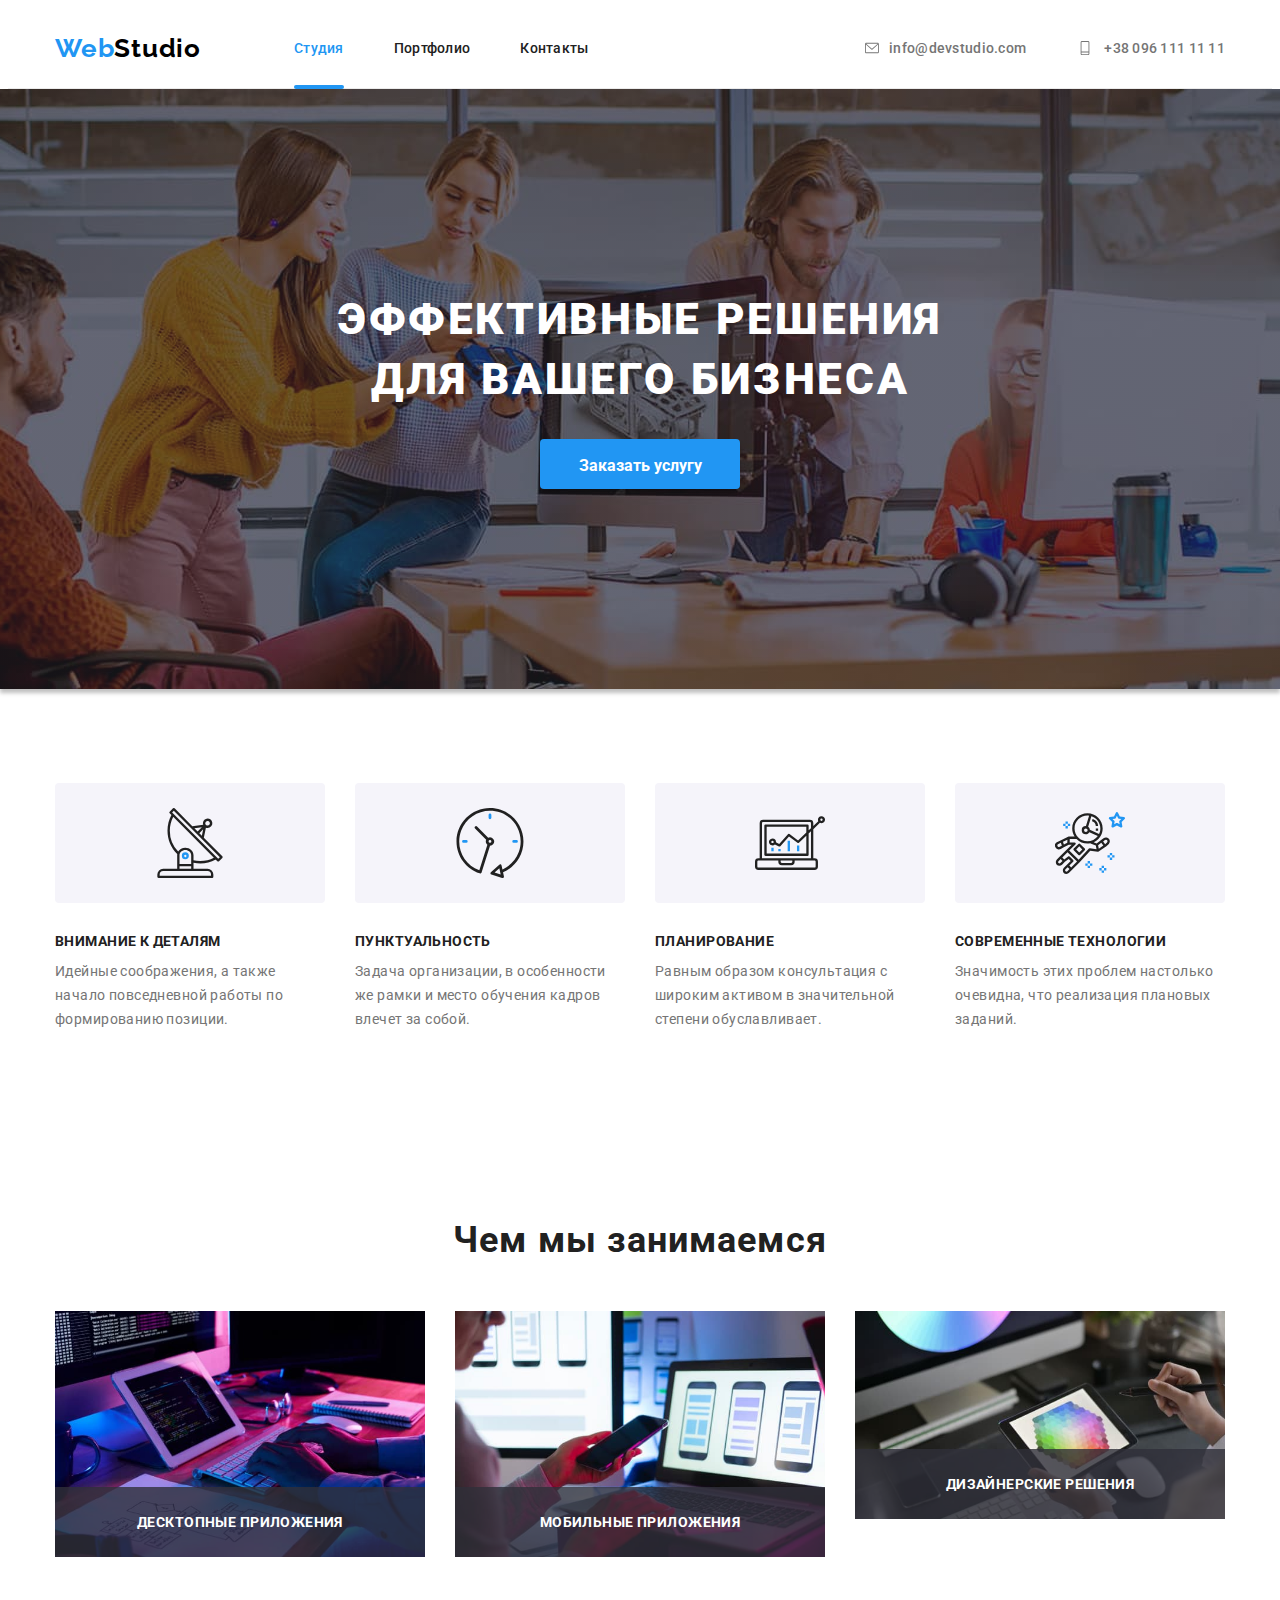
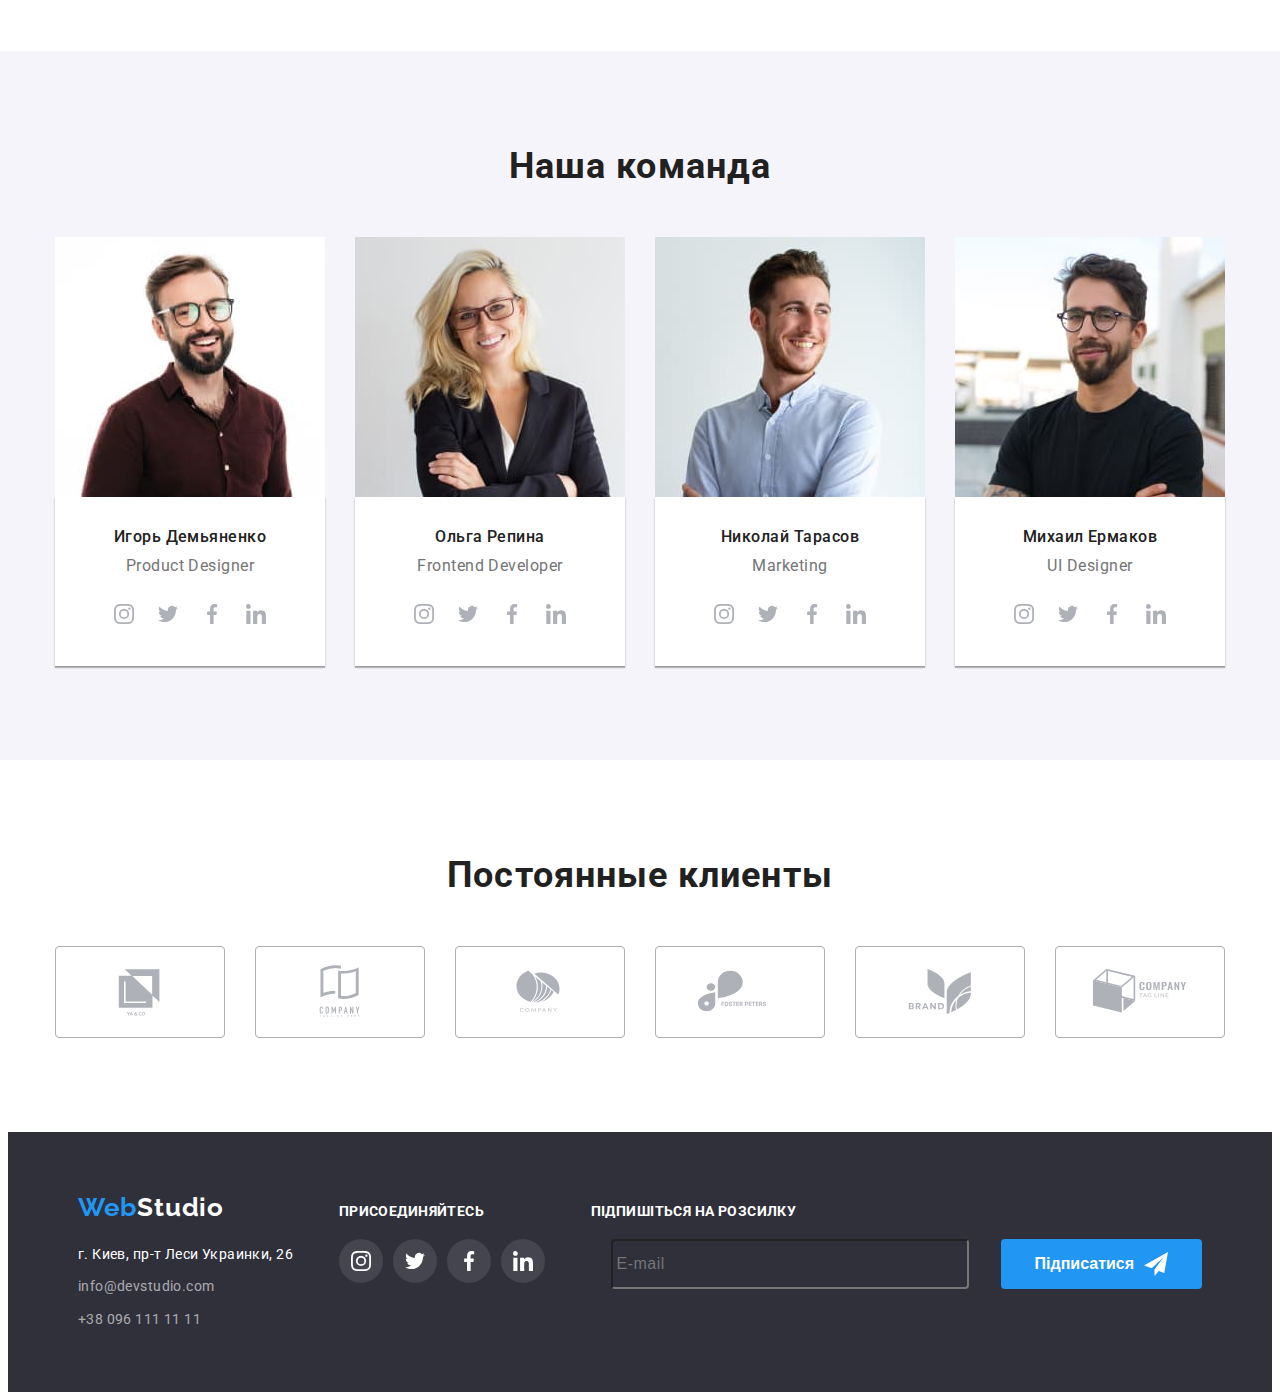
==== index.html @ 46a58715 "team" ====
<!DOCTYPE html>
<html lang="en">
  <head>
    <meta charset="UTF-8" />
    <meta http-equiv="X-UA-Compatible" content="IE=edge" />
    <meta name="viewport" content="width=device-width, initial-scale=1.0" />
    <title>WebStudio</title>
    <link rel="preconnect" href="https://fonts.googleapis.com" />
    <link rel="preconnect" href="https://fonts.gstatic.com" crossorigin />
    <link
      href="https://fonts.googleapis.com/css2?family=Raleway:wght@700&family=Roboto:wght@400;500;700;900&display=swap"
      rel="stylesheet"
    />
    <link rel="stylesheet" href="./css/modern-normalize.css" />
    <link rel="stylesheet" href="./css/main.min.css" />
  </head>
  <body>
    <header class="header">
      <div class="container navigation__container">
        <nav class="navigation header-logo">
          <a href="./index.html" class="logo link"
            ><span class="blue-logo">Web</span>Studio</a
          >
          <ul class="header-link list">
            <li class="header-item">
              <a
                href="./index.html"
                class="site-nav site-nav-link link current-axent-color current"
                >Студия</a
              >
            </li>
            <li class="header-item">
              <a href="./portfolio.html" class="site-nav site-nav-link link"
                >Портфолио</a
              >
            </li>
            <li class="header-item">
              <a href="" class="site-nav site-nav-link link">Контакты</a>
            </li>
          </ul>
        </nav>
        <ul class="header-link list connect connect__mailtel">
          <li class="connect__mail link">
            <a href="mailto:info@devstudio.com" class="site-mailtel-link link">
              <svg class="contact-icon contact-icon-mail">
                <use href="./images/icons.svg#icon-envelope"></use>
              </svg>
              info@devstudio.com</a
            >
          </li>
          <li class="connect__tel link">
            <a href="tel:+380961111111" class="site-mailtel-link link">
              <svg class="contact-icon contact-icon-tel">
                <use href="./images/icons.svg#icon-smartphone"></use>
              </svg>
              +38 096 111 11 11</a
            >
          </li>
        </ul>
        <button class="menu-open" type="button">
          <svg class="" width="40" height="40">
            <use href="./images/icons.svg#icon-menu_40px"></use>
          </svg>
        </button>
      </div>
      <div class="mob-menu is-hidden">
        <div class="container">
          <button class="menu-close" type="button">
            <svg class="" width="40" height="40">
              <use href="./images/icons.svg#icon-close_40px"></use>
            </svg>
          </button>
          <div class="mob-menu__wrap">
            <nav class="mob-menu__navigation">
              <ul class="mob-menu__link list">
                <li class="mob-menu__item">
                  <a
                    href="./index.html"
                    class="mob-menu-link link current-axent-color"
                    >Студия</a
                  >
                </li>
                <li class="mob-menu__item">
                  <a href="./portfolio.html" class="mob-menu-link link"
                    >Портфолио</a
                  >
                </li>
                <li class="mob-menu__item">
                  <a href="" class="mob-menu-link link">Контакты</a>
                </li>
              </ul>
            </nav>
          </div>
          <div class="mob-menu__con">
            <div class="mobail-connect">
              <ul class="mob-connect list">
                <li class="mob-connect__tel link">
                  <a href="tel:+380961111111" class="mob-connect-link link">
                    +38 096 111 11 11</a
                  >
                </li>
                <li class="mob-connect__mail link">
                  <a
                    href="mailto:info@devstudio.com"
                    class="mob-connect-link link"
                  >
                    info@devstudio.com</a
                  >
                </li>
              </ul>
            </div>
            <div class="soc">
              <ul class="mob-soc list">
                <li class="mob-soc__link link">Instagram</li>
                <li class="mob-soc__link link">Twitter</li>
                <li class="mob-soc__link link">Facebook</li>
                <li class="mob-soc__link link">LinkedIn</li>
              </ul>
            </div>
          </div>
        </div>
      </div>
    </header>
    <main>
      <section class="hero section">
        <div class="container hero__content">
          <h1 class="hero__title">ЭФФЕКТИВНЫЕ РЕШЕНИЯ ДЛЯ ВАШЕГО БИЗНЕСА</h1>
          <button type="button" class="hero__btn" data-modal-open>
            Заказать услугу
          </button>
        </div>
      </section>
      <section class="section afterhero__section">
        <div class="container hero-after">
          <h3 class="visually-hidden">про нас</h3>
          <ul class="list afterhero__wrap">
            <li class="link afterhero__link">
              <div class="afterhero__card">
                <svg class="afterhero__icon" width="70" height="70">
                  <use href="./images/icons.svg#icon-antenna"></use>
                </svg>
              </div>
              <h3 class="afterhero__title">ВНИМАНИЕ К ДЕТАЛЯМ</h3>
              <p class="afterhero__text">
                Идейные соображения, а также начало повседневной работы по
                формированию позиции.
              </p>
            </li>
            <li class="link afterhero__link">
              <div class="afterhero__card">
                <svg class="afterhero__icon" width="70" height="70">
                  <use href="./images/icons.svg#icon-clock"></use>
                </svg>
              </div>
              <h3 class="afterhero__title">ПУНКТУАЛЬНОСТЬ</h3>
              <p class="afterhero__text">
                Задача организации, в особенности же рамки и место обучения
                кадров влечет за собой.
              </p>
            </li>
            <li class="link afterhero__link">
              <div class="afterhero__card">
                <svg class="afterhero__icon" width="70" height="70">
                  <use href="./images/icons.svg#icon-diagram"></use>
                </svg>
              </div>
              <h3 class="afterhero__title">ПЛАНИРОВАНИЕ</h3>
              <p class="afterhero__text">
                Равным образом консультация с широким активом в значительной
                степени обуславливает.
              </p>
            </li>
            <li class="link afterhero__link">
              <div class="afterhero__card">
                <svg class="afterhero__icon" width="70" height="70">
                  <use href="./images/icons.svg#icon-astronaut"></use>
                </svg>
              </div>
              <h3 class="afterhero__title">СОВРЕМЕННЫЕ ТЕХНОЛОГИИ</h3>
              <p class="afterhero__text">
                Значимость этих проблем настолько очевидна, что реализация
                плановых заданий.
              </p>
            </li>
          </ul>
        </div>
      </section>
      <section class="about-us section">
        <div class="container">
          <h2 class="about-us__title">Чем мы занимаемся</h2>
          <ul class="list about-us__img">
            <li class="link">
              <div class="about-us__wrap">
                <picture>
                  <source
                    srcset="
                      ./images/imgcomputer.jpg    1x,
                      ./images/imgcomputer-2x.jpg 2x
                    "
                    media="(min-width: 1200px)"
                  />
                  <img
                    src="./images/imgcomputer.jpg"
                    alt="computer"
                    width="370"
                    height="294"
                  />
                </picture>
                <p class="about-us__txt">ДЕСКТОПНЫЕ ПРИЛОЖЕНИЯ</p>
              </div>
            </li>
            <li class="link">
              <div class="about-us__wrap">
                <picture>
                  <source
                    srcset="
                      ./images/imgnotebook.jpg    1x,
                      ./images/imgnotebook-2x.jpg 2x
                    "
                    media="(min-width: 1200px)"
                  />
                  <img
                    src="./images/imgnotebook.jpg"
                    alt="notebook"
                    width="370"
                    height="294"
                  />
                </picture>
                <p class="about-us__txt">МОБИЛЬНЫЕ ПРИЛОЖЕНИЯ</p>
              </div>
            </li>
            <li class="link">
              <div class="about-us__wrap">
                <picture>
                  <source
                    srcset="
                      ./images/imgtablet.jpg    1x,
                      ./images/imgtablet-2x.jpg 2x
                    "
                    media="(min-width: 1200px)"
                  />
                  <img
                    src="./images/imgtablet.jpg"
                    alt="tablet"
                    width="370"
                    height="294"
                  />
                </picture>
                <p class="about-us__txt">ДИЗАЙНЕРСКИЕ РЕШЕНИЯ</p>
              </div>
            </li>
          </ul>
        </div>
      </section>
      <section class="team section">
        <div class="container">
          <h2 class="team__header">Наша команда</h2>
          <ul class="list team__wrap">
            <li class="link team__item">
              <picture>
                <source
                  srcset="
                    ./images/productdesigner1.jpg  1x,
                    ./images/productdesigner2x.jpg 2x
                  "
                  media="(min-width: 1200px)"
                />
                <source
                  srcset="
                    ./images/productdesigner-tab.jpg   1x,
                    ./images/productdesigner-tab2x.jpg 2x
                  "
                  media="(min-width: 768px)"
                />
                <source
                  srcset="
                    ./images/productdesigner-mob.jpg   1x,
                    ./images/productdesigner-mob2x.jpg 2x
                  "
                  media="(max-width: 767px)"
                />
                <img src="./images/productdesigner-mob.jpg"
                alt="product-designer" width: ="450" height: ="460" />
              </picture>

              <div class="team__container">
                <h3 class="team__name">Игорь Демьяненко</h3>
                <p class="team__text">Product Designer</p>
                <ul class="team__soc list">
                  <li class="team__soc-item">
                    <a href="" class="team__link link">
                      <svg class="team__icon" width="20" height="20">
                        <use href="./images/icons.svg#icon-instagram"></use>
                      </svg>
                    </a>
                  </li>
                  <li class="team__soc-item">
                    <a href="" class="team__link link">
                      <svg class="team__icon" width="20" height="20">
                        <use href="./images/icons.svg#icon-twitter"></use>
                      </svg>
                    </a>
                  </li>
                  <li class="team__soc-item">
                    <a href="" class="team__link link">
                      <svg class="team__icon" width="20" height="20">
                        <use href="./images/icons.svg#icon-facebook"></use>
                      </svg>
                    </a>
                  </li>
                  <li class="team__soc-item">
                    <a href="" class="team__link link">
                      <svg class="team__icon" width="20" height="20">
                        <use href="./images/icons.svg#icon-linkedin"></use>
                      </svg>
                    </a>
                  </li>
                </ul>
              </div>
            </li>
            <li class="link team__item">
              <picture>
                <source
                  srcset="
                    ./images/frontenddeveloper1.jpg   1x,
                    ./images/frontenddeveloper-2x.jpg 2x
                  "
                  media="(min-width: 1200px)"
                />
                <source
                  srcset="
                    ./images/frontenddeveloper-tab.jpg    1x,
                    ./images/frontenddeveloper-tab-2x.jpg 2x
                  "
                  media="(min-width: 768px)"
                />
                <source
                  srcset="
                    ./images/frontenddeveloper-mob.jpg    1x,
                    ./images/frontenddeveloper-mob-2x.jpg 2x
                  "
                  media="(max-width: 767px)"
                />
                <img src="./images/frontenddeveloper1.jpg"
                alt="frontend-developer" width: ="450" height: ="460" />
              </picture>
              <div class="team__container">
                <h3 class="team__name">Ольга Репина</h3>
                <p class="team__text">Frontend Developer</p>
                <ul class="team__soc list">
                  <li class="team__soc-item">
                    <a href="" class="team__link link">
                      <svg class="team__icon" width="20" height="20">
                        <use href="./images/icons.svg#icon-instagram"></use>
                      </svg>
                    </a>
                  </li>
                  <li class="team__soc-item">
                    <a href="" class="team__link link">
                      <svg class="team__icon" width="20" height="20">
                        <use href="./images/icons.svg#icon-twitter"></use>
                      </svg>
                    </a>
                  </li>
                  <li class="team__soc-item">
                    <a href="" class="team__link link">
                      <svg class="team__icon" width="20" height="20">
                        <use href="./images/icons.svg#icon-facebook"></use>
                      </svg>
                    </a>
                  </li>
                  <li class="team__soc-item">
                    <a href="" class="team__link link">
                      <svg class="team__icon" width="20" height="20">
                        <use href="./images/icons.svg#icon-linkedin"></use>
                      </svg>
                    </a>
                  </li>
                </ul>
              </div>
            </li>
            <li class="link team__item">
              <picture>
                <source
                  srcset="
                    ./images/marketing1.jpg   1x,
                    ./images/marketing-2x.jpg 2x
                  "
                  media="(min-width: 1200px)"
                />
                <source
                  srcset="
                    ./images/marketing-tab.jpg    1x,
                    ./images/marketing-tab-2x.jpg 2x
                  "
                  media="(min-width: 768px)"
                />
                <source
                  srcset="
                    ./images/marketing-mob.jpg    1x,
                    ./images/marketing-mob-2x.jpg 2x
                  "
                  media="(max-width: 767px)"
                />
                <img src="./images/marketing1.jpg" alt="marketing" width: ="450"
                height: ="460" />
              </picture>
              <div class="team__container">
                <h3 class="team__name">Николай Тарасов</h3>
                <p class="team__text">Marketing</p>
                <ul class="team__soc list">
                  <li class="team__soc-item">
                    <a href="" class="team__link link">
                      <svg class="team__icon" width="20" height="20">
                        <use href="./images/icons.svg#icon-instagram"></use>
                      </svg>
                    </a>
                  </li>
                  <li class="team__soc-item">
                    <a href="" class="team__link link">
                      <svg class="team__icon" width="20" height="20">
                        <use href="./images/icons.svg#icon-twitter"></use>
                      </svg>
                    </a>
                  </li>
                  <li class="team__soc-item">
                    <a href="" class="team__link link">
                      <svg class="team__icon" width="20" height="20">
                        <use href="./images/icons.svg#icon-facebook"></use>
                      </svg>
                    </a>
                  </li>
                  <li class="team__soc-item">
                    <a href="" class="team__link link">
                      <svg class="team__icon" width="20" height="20">
                        <use href="./images/icons.svg#icon-linkedin"></use>
                      </svg>
                    </a>
                  </li>
                </ul>
              </div>
            </li>
            <li class="link team__item">
              <picture>
                <source
                  srcset="
                    ./images/uidesigner1.jpg   1x,
                    ./images/uidesigner-2x.jpg 2x
                  "
                  media="(min-width: 1200px)"
                />
                <source
                  srcset="
                    ./images/uidesigner-tab.jpg    1x,
                    ./images/uidesigner-tab-2x.jpg 2x
                  "
                  media="(min-width: 768px)"
                />
                <source
                  srcset="
                    ./images/uidesigner-mob.jpg    1x,
                    ./images/uidesigner-mob-2x.jpg 2x
                  "
                  media="(max-width: 767px)"
                />
                <img src="./images/uidesigner1.jpg" alt="uidesigner" width:
                ="450" height: ="460" />
              </picture>
              <div class="team__container">
                <h3 class="team__name">Михаил Ермаков</h3>
                <p class="team__text">UI Designer</p>
                <ul class="team__soc list">
                  <li class="team__soc-item">
                    <a href="" class="team__link link">
                      <svg class="team__icon" width="20" height="20">
                        <use href="./images/icons.svg#icon-instagram"></use>
                      </svg>
                    </a>
                  </li>
                  <li class="team__soc-item">
                    <a href="" class="team__link link">
                      <svg class="team__icon" width="20" height="20">
                        <use href="./images/icons.svg#icon-twitter"></use>
                      </svg>
                    </a>
                  </li>
                  <li class="team__soc-item">
                    <a href="" class="team__link link">
                      <svg class="team__icon" width="20" height="20">
                        <use href="./images/icons.svg#icon-facebook"></use>
                      </svg>
                    </a>
                  </li>
                  <li class="team__soc-item">
                    <a href="" class="team__link link">
                      <svg class="team__icon" width="20" height="20">
                        <use href="./images/icons.svg#icon-linkedin"></use>
                      </svg>
                    </a>
                  </li>
                </ul>
              </div>
            </li>
          </ul>
        </div>
      </section>
      <section class="section client">
        <div class="container">
          <p class="client__header">Постоянные клиенты</p>
          <ul class="list client__logo">
            <li class="client__link link">
              <a href="" class="client__icon">
                <svg class="icon__logo" width="106" height="60">
                  <use href="./images/icons.svg#icon-Logo"></use>
                </svg>
              </a>
            </li>
            <li class="client__link link">
              <a href="" class="client__icon">
                <svg class="icon__logo" width="106" height="60">
                  <use href="./images/icons.svg#icon-Logo1"></use>
                </svg>
              </a>
            </li>
            <li class="client__link link">
              <a href="" class="client__icon">
                <svg class="icon__logo" width="106" height="60">
                  <use href="./images/icons.svg#icon-Logo2"></use>
                </svg>
              </a>
            </li>
            <li class="client__link link">
              <a href="" class="client__icon">
                <svg class="icon__logo" width="106" height="60">
                  <use href="./images/icons.svg#icon-Logo3"></use>
                </svg>
              </a>
            </li>
            <li class="client__link link">
              <a href="" class="client__icon">
                <svg class="icon__logo" width="106" height="60">
                  <use href="./images/icons.svg#icon-Logo4"></use>
                </svg>
              </a>
            </li>
            <li class="client__link link">
              <a href="" class="client__icon">
                <svg class="icon__logo" width="106" height="60">
                  <use href="./images/icons.svg#icon-Logo5"></use>
                </svg>
              </a>
            </li>
          </ul>
        </div>
      </section>
    </main>
    <footer class="footer">
      <div class="footer-conteiner container">
        <div class="footer-cont">
          <a href="./index.html" class="footer-logo link"
            ><span class="blue-logo">Web</span>Studio</a
          >
          <address class="addres">
            <ul class="addres-list-footer list">
              <li class="addres-footer link">
                <a
                  href="bhttps://goo.gl/maps/JYxQXRZU56P24PyBA"
                  target="_blank"
                  class="addres-link-adres link"
                  >г. Киев, пр-т Леси Украинки, 26</a
                >
              </li>
              <li class="addres-footer link">
                <a
                  href="mailto:info@devstudio.com"
                  class="addres-link-footer link"
                  >info@devstudio.com</a
                >
              </li>
              <li class="addres-footer link">
                <a href="tel:+380961111111" class="addres-link-footer link"
                  >+38 096 111 11 11</a
                >
              </li>
            </ul>
          </address>
        </div>
        <div class="footer-cont">
          <p class="footer-hed">присоединяйтесь</p>
          <ul class="footer-soc list">
            <li class="footer-soc-item">
              <a href="" class="footer-soc-link link">
                <svg class="footer-soc-icon" width="20" height="20">
                  <use href="./images/icons.svg#icon-instagram"></use>
                </svg>
              </a>
            </li>
            <li class="footer-soc-item">
              <a href="" class="footer-soc-link link">
                <svg class="footer-soc-icon" width="20" height="20">
                  <use href="./images/icons.svg#icon-twitter"></use>
                </svg>
              </a>
            </li>
            <li class="footer-soc-item">
              <a href="" class="footer-soc-link link">
                <svg class="footer-soc-icon" width="20" height="20">
                  <use href="./images/icons.svg#icon-facebook"></use>
                </svg>
              </a>
            </li>
            <li class="footer-soc-item">
              <a href="" class="footer-soc-link link">
                <svg class="footer-soc-icon" width="20" height="20">
                  <use href="./images/icons.svg#icon-linkedin"></use>
                </svg>
              </a>
            </li>
          </ul>
        </div>
        <div class="footer-cont">
          <p class="footer-label">Підпишіться на розсилку</p>
          <form action="#" class="footer-form">
            <div class="footer-field">
              <label for="user-email" class="email-label"></label>
              <input
                type="email"
                class="email-input"
                name="user-name"
                placeholder="E-mail"
                required
                title=""
                id="email-label"
              />
              <button type="submit" class="footer-btn">
                Підписатися
                <svg class="btn-svg" width="24" height="24">
                  <use href="./images/icons.svg#icon-icon-send"></use>
                </svg>
              </button>
            </div>
          </form>
        </div>
      </div>
    </footer>
    <div class="backdrop is-hidden" data-modal>
      <div class="modal">
        <button type="button" class="modal-close" data-modal-close>
          <svg class="" width="11" height="11">
            <use href="./images/icons.svg#icon-Vector"></use>
          </svg>
        </button>
        <p class="modal-title">Залиште свої дані, ми вам передзвонимо</p>
        <form action="#" class="modal-form">
          <div class="modal-field">
            <label for="user-name" class="modal-label">Ім'я</label>
            <div class="input-wrap">
              <input
                type="text"
                class="modal-input"
                name="user-name"
                placeholder="Джон Сноу"
                required
                title="Джон Сноу"
                id="user-name"
              />
              <svg class="modal-icon" width="18" height="18">
                <use href="./images/icons.svg#icon-person-black"></use>
              </svg>
            </div>
          </div>
          <div class="modal-field">
            <label for="user-tel" class="modal-label">Телефон</label>
            <div class="input-wrap">
              <input
                type="tel"
                class="modal-input"
                name="user-tel"
                placeholder="+380000000000"
                required
                title="+380 00 000 00 00"
                value="+380"
                id="user-tel"
              />
              <svg class="modal-icon" width="18" height="18">
                <use href="./images/icons.svg#icon-phone-black"></use>
              </svg>
            </div>
          </div>
          <div class="modal-field">
            <label for="user-email" class="modal-label">Пошта</label>
            <div class="input-wrap">
              <input
                type="email"
                class="modal-input"
                name="user-email"
                placeholder="email@mail.com"
                required
                title="asd@gmail.com"
                id="user-email"
              />
              <svg class="modal-icon" width="18" height="18">
                <use href="./images/icons.svg#icon-email-black"></use>
              </svg>
            </div>
          </div>
          <div class="modal-field">
            <label for="user-txt" class="modal-label">Коментар</label>
            <textarea
              name="user-txt"
              id="user-txt"
              class="modal-txt"
              placeholder="Введіть текст"
            ></textarea>
          </div>
          <div class="check-treaty">
            <input
              type="checkbox"
              class="modal-check visually-hidden"
              name="policy"
              id="policy"
              value="true"
            />
            <label for="policy" class="check-txt">
              <span>
                <svg class="check-icon" width="13" height="10">
                  <use href="./images/icons.svg#icon-check"></use>
                </svg>
              </span>
              Погоджуюся з розсилкою та приймаю
              <a href="#" class="treaty">Умови договору</a></label
            >
          </div>
          <div class="btn-form">
            <button type="submit" class="modal-btn">Відправити</button>
          </div>
        </form>
      </div>
    </div>
    <script src="./js/modal.js"></script>
    <script src="./js/menu.js"></script>
  </body>
</html>
---- css/main.min.css ----
*{box-sizing:border-box}p,h1,h2,h3,h4,h5,h6{margin:0}ul{margin:0;padding-left:0}a{color:currentColor}address{font-style:normal}button{cursor:pointer}img{display:block;max-width:100%;height:auto;width:100%}main{display:flex;flex-direction:column;align-items:center}body{font-family:"Roboto",sans-serif;color:var(--first-btn-color)}section{width:100vw}.link{text-decoration:none}.list{list-style:none}.section{padding-top:60px;padding-bottom:60px}@media screen and (min-width: 1200px){.section{padding-top:94px;padding-bottom:94px}}.no-scroll{overflow:hidden}:root{--first-title-color: #212121;--second-title-color: #757575;--axent-color: #2196f3;--first-btn-color: #212121;--second-btn-color: #ffffff;--background-color: #f5f4fa;--background: #2f303a;--title-color: #ffffff}.visually-hidden{position:absolute;white-space:nowrap;width:1px;height:1px;overflow:hidden;border:0;padding:0;clip:rect(0 0 0 0);clip-path:inset(50%);margin:-1px}.blue-logo{color:var(--axent-color)}.logo{font-family:"Raleway",sans-serif;font-weight:700;font-size:26px;line-height:1.19;letter-spacing:.03em;color:#000;margin-right:93px;padding-top:24px;padding-bottom:24px}.container{width:100%;margin-left:auto;margin-right:auto;padding-left:15px;padding-right:15px}@media screen and (min-width: 480px){.container{max-width:480px}}@media screen and (min-width: 768px){.container{max-width:768px}}@media screen and (min-width: 1200px){.container{max-width:1200px}}input{width:100%;max-width:358px;height:50px;font-family:"Roboto" sans-serif;font-style:normal;font-size:16px;line-height:1.25;display:flex;align-items:center;letter-spacing:.03em;border-radius:4px;padding:4px;background-color:#2f303a;color:rgba(255,255,255,.6)}@media screen and (min-width: 1200px){input{width:358px}}.hero__btn{font-family:inherit;font-weight:700;font-size:16px;line-height:1.875;text-align:center;min-width:200px;height:50px;border-radius:4px;border-color:rgba(0,0,0,0);padding:10px 32px;box-sizing:border-box;color:var(--title-color);background:var(--axent-color);box-shadow:0px 4px 4px 0px rgba(0,0,0,.25);transition:background-color 250ms cubic-bezier(0.4, 0, 0.2, 1)}.hero__btn:hover,.hero__btn:focus{background-color:#188ce8}.header{color:var(--title-color);border-bottom:1px solid #ececec}.header>.container{display:flex;align-items:center}.header-logo{display:flex;align-items:center}@media screen and (min-width: 768px){.navigation__container{justify-content:space-between}}.header-link{display:none}@media screen and (min-width: 768px){.header-link{display:flex}}@media screen and (min-width: 1200px){.header-link{display:flex}}.header-item:not(:last-child){margin-right:50px}.connect{display:none}@media screen and (min-width: 768px){.connect{display:block}}@media screen and (min-width: 1200px){.connect{margin-left:auto;display:flex;align-items:center;gap:50px}}.site-nav{font-weight:500;font-size:14px;line-height:1.1428571429;letter-spacing:.02em;display:block;padding-top:32px;padding-bottom:32px;color:var(--first-title-color);transition:color 250ms cubic-bezier(0.4, 0, 0.2, 1)}.site-nav:hover,.site-nav:focus{color:var(--axent-color)}.current-axent-color{color:var(--axent-color)}@media screen and (min-width: 768px){.connect__mail{padding-bottom:10px}}@media screen and (min-width: 1200px){.connect__mail{padding-bottom:0}}@media screen and (min-width: 768px){.connect__mailtel{display:flex;flex-wrap:wrap;justify-content:end;text-align:right}.connect__mailtel:not(:last-child){padding-top:21px}.connect__mailtel:not(:first-child){padding-bottom:21px}}@media screen and (min-width: 1200px){.connect__mailtel:not(:last-child){padding-top:0px}.connect__mailtel:not(:first-child){padding-bottom:0px}}.site-mailtel-link{font-weight:500;letter-spacing:.02em;display:flex;align-items:center;color:var(--second-title-color);transition:color 250ms cubic-bezier(0.4, 0, 0.2, 1)}@media screen and (min-width: 768px){.site-mailtel-link{justify-content:start;font-size:12px;line-height:1.1666666667}}@media screen and (min-width: 1200px){.site-mailtel-link{padding-top:32px;padding-bottom:32px;font-size:14px;line-height:1.1428571429}}.site-mailtel-link:hover,.site-mailtel-link:focus{color:var(--axent-color)}.current{position:relative}.current::after{position:absolute;content:"";border-radius:2px;width:100%;height:4px;left:0;bottom:-1px;background-color:#2196f3}.contact-icon{fill:currentColor}@media screen and (min-width: 768px){.contact-icon{margin-right:8px}}@media screen and (min-width: 1200px){.contact-icon{margin-right:10px}}@media screen and (min-width: 768px){.contact-icon-mail{width:10px;height:14px}}@media screen and (min-width: 1200px){.contact-icon-mail{width:14px;height:16px}}@media screen and (min-width: 768px){.contact-icon-tel{width:14px;height:12px}}@media screen and (min-width: 1200px){.contact-icon-tel{width:18px;height:14px}}.menu-open{margin-left:auto;border:rgba(0,0,0,0);background-color:rgba(0,0,0,0);padding:0}@media screen and (min-width: 768px){.menu-open{display:none}}.mob-menu{position:fixed;width:100vw;max-width:767px;height:100vh;background-color:#fff;top:0;z-index:22;padding-top:48px;padding-bottom:48px;padding-left:40px;transform:translate(-1%, -1%) scale(1);transition:transform 250ms cubic-bezier(0.4, 0, 0.2, 1)}.mob-menu>.container{display:flex;flex-direction:column;height:100%;justify-content:space-between;overflow:auto}.backdrop .is-hidden .mob-menu{transform:translate(-1%, -1%) scale(0)}.menu-close{position:absolute;right:25px;top:21px;width:40px;height:40px;border:rgba(0,0,0,0);background-color:rgba(0,0,0,0);padding:0;cursor:pointer}.menu-close:hover,.menu-close:focus{color:#2196f3}.mob-menu__link{font-weight:500;font-size:40px;line-height:calc 1.175;letter-spacing:.02em;color:#212121}.mob-menu__item:not(:last-child){margin-bottom:32px}.mob-connect__tel{font-weight:500;font-size:34px;line-height:1.1764705882;letter-spacing:.02em;color:var(--axent-color)}.mob-connect__mail{font-weight:500;font-size:24px;line-height:1.1666666667;letter-spacing:.02em;color:var(--second-title-color)}.mob-soc{display:flex;flex-wrap:wrap;margin-top:67px}.mob-soc__link{font-weight:500;font-size:18px;line-height:1.2222222222;letter-spacing:.02em;color:#2196f3;text-align:left}.mob-soc__link:not(:last-child){margin-bottom:20px;padding-right:5px;border-right:1px solid rgba(33,33,33,.2)}.mob-soc__link:not(:first-child){padding-left:5px}.hero{text-align:center;padding-top:118px;padding-bottom:118px;max-width:1600px;background:var(--background);background-image:linear-gradient(rgba(47, 48, 58, 0.4), rgba(47, 48, 58, 0.4)),url(../images/header.jpg);background-repeat:no-repeat;background-position:center;background-size:cover;box-shadow:0px 4px 4px 0px rgba(0,0,0,.25)}@media screen and (min-width: 1200px){.hero{padding-top:200px;padding-bottom:200px}}@media screen and (min-width: 480px){.hero{background-image:linear-gradient(rgba(47, 48, 58, 0.4), rgba(47, 48, 58, 0.4)),url(../images/header-mob.jpg)}}@media screen and (min-width: 480px)and (min-device-pixel-ratio: 2),screen and (min-width: 480px)and (-webkit-min-device-pixel-ratio: 2),screen and (min-width: 480px)and (min-resolution: 192dpi),screen and (min-width: 480px)and (min-resolution: 2dppx){.hero{background-image:linear-gradient(rgba(47, 48, 58, 0.4), rgba(47, 48, 58, 0.4)),url(../images/header-mob2x.jpg)}}@media screen and (min-width: 768px){.hero{background-image:linear-gradient(rgba(47, 48, 58, 0.4), rgba(47, 48, 58, 0.4)),url(../images/header-tab.jpg)}}@media screen and (min-width: 768px)and (min-device-pixel-ratio: 2),screen and (min-width: 768px)and (-webkit-min-device-pixel-ratio: 2),screen and (min-width: 768px)and (min-resolution: 192dpi),screen and (min-width: 768px)and (min-resolution: 2dppx){.hero{background-image:linear-gradient(rgba(47, 48, 58, 0.4), rgba(47, 48, 58, 0.4)),url(../images/header-tab2x.jpg)}}@media screen and (min-width: 1200px){.hero{background-image:linear-gradient(rgba(47, 48, 58, 0.4), rgba(47, 48, 58, 0.4)),url(../images/header.jpg)}}@media screen and (min-width: 1200px)and (min-device-pixel-ratio: 2),screen and (min-width: 1200px)and (-webkit-min-device-pixel-ratio: 2),screen and (min-width: 1200px)and (min-resolution: 192dpi),screen and (min-width: 1200px)and (min-resolution: 2dppx){.hero{background-image:linear-gradient(rgba(47, 48, 58, 0.4), rgba(47, 48, 58, 0.4)),url(../images/header2x.jpg)}}.hero__content{color:var(--title-color)}.hero__title{text-align:center;letter-spacing:.06em;margin:auto;margin-bottom:30px;font-weight:900;font-size:20px;line-height:1.9}@media screen and (min-width: 480px){.hero__title{font-weight:900;font-size:26px;line-height:1.6153846154}}@media screen and (min-width: 768px){.hero__title{font-weight:900;font-size:26px;line-height:1.6153846154;max-width:360px}}@media screen and (min-width: 1200px){.hero__title{font-weight:900;font-size:44px;line-height:1.3636363636;max-width:696px}}.afterhero__section{display:block}.afterhero__wrap{display:flex;flex-wrap:wrap;gap:30px}.afterhero__title{font-weight:700;font-size:14px;line-height:1.1428571429;letter-spacing:.03em;margin-bottom:10px;color:var(--first-title-color)}.afterhero__text{font-weight:400;font-size:14px;line-height:1.7142857143;letter-spacing:.03em;color:var(--second-title-color)}.afterhero__link{width:100%}@media screen and (min-width: 768px){.afterhero__link{width:calc((100% - 30px)/2)}}@media screen and (min-width: 1200px){.afterhero__link{width:calc((100% - 90px)/4)}}.afterhero__card{width:100%;height:120px;border-radius:4px;margin-bottom:30px;justify-content:center;align-items:center;background-color:#f5f4fa;display:flex}.about-us{display:none}@media screen and (min-width: 1200px){.about-us{display:block}}.about-us__title{font-weight:700;font-size:36px;text-align:center;line-height:1.1666666667;letter-spacing:.03em;margin-bottom:50px;color:var(--first-title-color)}.about-us__img{display:flex;justify-content:center;gap:30px}.about-us__wrap{position:relative}.about-us__txt{font-weight:700;font-size:14px;line-height:1.1428571429;text-align:center;letter-spacing:.03em;color:var(--title-color);background-color:rgba(47,48,58,.8);position:absolute;width:100%;height:70px;bottom:0;left:0;display:flex;align-items:center;justify-content:center}.team{display:block;color:var(--first-title-color);background-color:var(--background-color)}.team__header{font-weight:700;font-size:36px;text-align:center;line-height:1.1666666667;letter-spacing:.03em;margin-bottom:50px}.team__wrap{display:flex;flex-wrap:wrap;gap:30px}.team__item{background-color:#fff;width:100%}@media screen and (min-width: 768px){.team__item{width:calc((100% - 30px)/2)}}@media screen and (min-width: 1200px){.team__item{width:calc((100% - 90px)/4)}}.team__container{padding-top:30px;padding-bottom:30px;padding-left:32px;padding-right:32px;box-shadow:0px 1px 3px rgba(0,0,0,.12),0px 1px 1px rgba(0,0,0,.14),0px 2px 1px rgba(0,0,0,.2)}.team__name{font-weight:500;font-size:16px;line-height:1.1875;letter-spacing:.03em;margin-bottom:10px;text-align:center;color:var(--first-title-color)}.team__text{font-weight:400;font-size:16px;line-height:1.19;letter-spacing:.03em;margin-bottom:16px;color:var(--second-title-color);text-align:center}.team__soc{display:flex;justify-content:center}.team__link{width:44px;height:44px;border-radius:50%;display:flex;align-items:center;justify-content:center;transition:background-color 250ms cubic-bezier(0.4, 0, 0.2, 1)}.team__link:hover,.team__link:focus{background-color:#2196f3}.team__soc-item{gap:10px}.team__icon{fill:#afb1b8;transition:fill 250ms cubic-bezier(0.4, 0, 0.2, 1)}.team__link:hover .team__icon,.team__link:focus .team__icon{fill:#fff}.client{display:block}.client__header{font-weight:700;font-size:36px;text-align:center;line-height:1.1666666667;letter-spacing:.03em;margin-bottom:50px;color:var(--first-title-color)}.client__logo{display:flex;flex-wrap:wrap;gap:30px}.client__icon{display:flex;justify-content:center}.icon__logo{fill:#afb1b8}.client__link:hover .icon__logo,.client__link:focus .icon__logo{fill:#2196f3}.client__link{border:1px solid #afb1b8;border-radius:4px;cursor:pointer;display:flex;align-items:center;justify-content:center;height:92px;width:calc((100% - 30px)/2);transition:fill 250ms cubic-bezier(0.4, 0, 0.2, 1),border-color 250ms cubic-bezier(0.4, 0, 0.2, 1)}@media screen and (min-width: 768px){.client__link{width:calc((100% - 60px)/3)}}@media screen and (min-width: 1200px){.client__link{width:calc((100% - 150px)/6)}}.client__link:hover,.client__link:focus{border-color:#2196f3}.footer{padding-top:60px;padding-bottom:60px;background:var(--background)}.footer-logo{font-family:"Raleway",sans-serif;font-weight:700;font-size:26px;line-height:1.1923076923;letter-spacing:.03em;color:var(--title-color)}.addres{margin-top:20px}.addres-link-adres{font-style:normal;font-size:14px;line-height:1.71;letter-spacing:.03em;color:var(--title-color)}.addres-link-adres:hover,.addres-link-adres:focus{color:var(--axent-color)}.addres-link-footer{font-style:normal;font-size:14px;line-height:1.71;letter-spacing:.03em;color:rgba(255,255,255,.6);transition:color 250ms cubic-bezier(0.4, 0, 0.2, 1)}.addres-link-footer:hover,.addres-link-footer:focus{color:var(--axent-color)}.addres-footer:not(:last-child){margin-bottom:9px}@media screen and (min-width: 480px){.footer-conteiner{display:block;justify-content:center}}@media screen and (min-width: 768px){.footer-conteiner{display:flex;align-items:baseline;flex-wrap:wrap}}@media screen and (min-width: 1200px){.footer-conteiner{display:flex;align-items:baseline}}@media screen and (max-width: 767px){.footer-cont:not(:first-child){margin-top:60px}}.footer-cont{margin-right:auto;margin-left:auto;text-align:center;justify-content:space-between}@media screen and (min-width: 1200px){.footer-cont{text-align:left;justify-content:space-around}}@media screen and (min-width: 768px){.footer-cont:last-child{margin-top:60px}}@media screen and (min-width: 1200px){.footer-cont:last-child{margin-top:0}}.footer-hed{font-weight:700;font-size:14px;line-height:1.1428571429;letter-spacing:.03em;text-transform:uppercase;color:var(--title-color);margin-bottom:20px}.footer-soc{display:flex;justify-content:center;gap:10px}.footer-soc-link{width:44px;height:44px;border-radius:50%;background-color:rgba(255,255,255,.1);display:flex;align-items:center;justify-content:center;transition:background-color 250ms cubic-bezier(0.4, 0, 0.2, 1)}.footer-soc-link:hover,.footer-soc-link:focus{background-color:#2196f3}.footer-soc-icon{fill:#fff}.footer-soc-link:hover .footer-soc-icon,.footer-soc-link:focus .footer-soc-icon{fill:#fff}.footer-form{display:flex}.footer-field{display:flex;flex-wrap:wrap;justify-content:center;gap:20px}.footer-btn{display:flex;align-items:center;justify-content:center;font-weight:700;font-size:16px;line-height:1.875;text-align:center;min-width:200px;height:50px;border-radius:4px;border-color:rgba(0,0,0,0);padding:10px 32px;box-sizing:border-box;color:var(--title-color);background:var(--axent-color);margin-left:12px;transition:background-color 250ms cubic-bezier(0.4, 0, 0.2, 1),box-shadow 250ms cubic-bezier(0.4, 0, 0.2, 1)}.footer-btn:hover,.footer-btn:focus{background-color:#188ce8;box-shadow:0px 4px 4px 0px rgba(0,0,0,.25)}.btn-svg{fill:currentColor;margin-left:10px}.footer-label{font-weight:700;font-size:14px;line-height:1.1428571429;letter-spacing:.03em;text-transform:uppercase;color:var(--title-color);margin-bottom:20px;text-align:center}@media screen and (min-width: 1200px){.footer-label{text-align:left}}.backdrop{position:fixed;top:0;width:100%;height:100%;border-color:rgba(0,0,0,.2);transition:opacity 250ms cubic-bezier(0.4, 0, 0.2, 1),visibility 250ms cubic-bezier(0.4, 0, 0.2, 1)}.modal{width:450px;height:609px;background-color:#fff;box-shadow:0px 1px 3px rgba(0,0,0,.12),0px 1px 1px rgba(0,0,0,.14),0px 2px 1px rgba(0,0,0,.2);border-radius:4px;position:absolute;overflow-y:auto;top:50%;left:50%;padding:40px;transform:translate(-50%, -50%) scale(1);transition:transform 250ms cubic-bezier(0.4, 0, 0.2, 1)}@media screen and (min-width: 1200px){.modal{width:528px;height:581px}}.backdrop .is-hidden .modal{transform:translate(-50%, -50%) scale(0)}.modal-close{position:absolute;right:8px;top:8px;width:30px;height:30px;background-color:#fff;border:1px rgba(0,0,0,.1);border-radius:50%}.modal-close:hover,.modal-close:focus{background-color:currentColor;border:1px rgba(0,0,0,.1)}.is-hidden{opacity:0;visibility:hidden;pointer-events:none}.modal-title{display:flex;justify-content:center;font-weight:700;font-size:20px;line-height:1.5;text-align:center;letter-spacing:.03em;color:#212121;margin-bottom:12px}@media screen and (min-width: 1200px){.modal-title{line-height:1.15;margin-bottom:15px}}.modal-input{width:100%;height:40px;background-color:#fff;border:1px solid rgba(33,33,33,.2);border-radius:4px;padding-left:30px;outline:rgba(0,0,0,0);transition:border 250ms cubic-bezier(0.4, 0, 0.2, 1),box-shadow 250ms cubic-bezier(0.4, 0, 0.2, 1)}.modal-input::placeholder{color:#757575}.modal-input:hover,.modal-input:focus{border:1px solid #188ce8;background:#fff;box-shadow:0px 1px 3px rgba(0,0,0,.12),0px 1px 1px rgba(0,0,0,.14),0px 2px 1px rgba(0,0,0,.2)}.input-wrap{position:relative;gap:30px}.modal-icon{position:absolute;left:8px;top:50%;transform:translateY(-50%);transition:fill 250ms cubic-bezier(0.4, 0, 0.2, 1)}.modal-input:focus+.modal-icon{fill:#188ce8}.modal-label{font-size:12px;line-height:1.1666666667;letter-spacing:.01em;display:block;color:#757575;margin-bottom:4px}.modal-txt{height:120px;width:100%;border:1px solid rgba(33,33,33,.2);border-radius:4px;resize:none;font-family:"Roboto",sans-serif;font-weight:400;font-size:12px;line-height:14px;letter-spacing:.01em;padding:10px;color:rgba(117,117,117,.5)}.check-txt{font-family:"Roboto",sans-serif;font-weight:400;font-size:12px;line-height:1.1666666667;letter-spacing:.03em;color:#757575;display:flex;align-items:center}@media screen and (min-width: 1200px){.check-txt{font-size:14px;line-height:1.71}}.check-txt span{width:16px;height:15px;border:2px solid #212121;border-radius:2px;margin-right:10px;display:flex;align-items:center;justify-content:center}.modal-check:focus+.check-txt span{border-color:#2196f3}.modal-check:checked+.check-txt span{background-color:#2196f3;border:none}.modal-check:focus+.check-txt span{border-color:#2196f3}.check-icon{fill:rgba(0,0,0,0)}.modal-check:checked+.check-txt .check-icon{fill:#fff}.treaty{display:flex;justify-content:center;font-weight:400;font-size:12px;line-height:1.1666666667;letter-spacing:.03em;color:var(--axent-color);padding-left:5px}@media screen and (min-width: 1200px){.treaty{font-size:14px;line-height:1.71}}.check-treaty{display:flex;justify-content:center}.modal-field:not(:last-child){margin-bottom:10px}.modal-field:last-child{margin-bottom:20px}.modal-btn{font-weight:700;font-size:16px;line-height:1.875;text-align:center;min-width:200px;height:50px;border-radius:4px;border-color:rgba(0,0,0,0);padding:10px 32px;box-sizing:border-box;display:flex;justify-content:center;color:var(--title-color);background:var(--axent-color);transition:background-color 250ms cubic-bezier(0.4, 0, 0.2, 1),box-shadow 250ms cubic-bezier(0.4, 0, 0.2, 1)}.modal-btn:hover,.modal-btn:focus{background-color:#188ce8;box-shadow:0px 4px 4px 0px rgba(0,0,0,.25)}.btn-form{margin-top:30px;display:flex;justify-content:center;text-align:center}.hero-portfolio{padding-top:60px;padding-bottom:60px}@media screen and (min-width: 1200px){.hero-portfolio{padding-top:94px;padding-bottom:94px}}.btn{font-family:"Roboto";font-style:normal;font-weight:500;cursor:pointer;font-size:16px;line-height:1.62;text-align:center;letter-spacing:.03em;border-radius:4px;padding-top:6px;padding-bottom:6px;padding-left:20px;padding-right:20px;color:var(--first-btn-color);background-color:var(--background-color);border-color:rgba(0,0,0,0);transition:color 250ms cubic-bezier(0.4, 0, 0.2, 1),background-color 250ms cubic-bezier(0.4, 0, 0.2, 1),box-shadow 250ms cubic-bezier(0.4, 0, 0.2, 1)}.btn-link:hover,.btn-link:focus{color:var(--second-btn-color);background-color:var(--axent-color);box-shadow:0px 4px 4px 0px rgba(0,0,0,.25)}.btn-wrap{display:flex;flex-wrap:wrap;margin-bottom:50px;gap:8px}@media screen and (min-width: 768px){.btn-wrap{justify-content:center}}@media screen and (min-width: 1200px){.btn-wrap{justify-content:center}}.portfolio-div{padding:20px 24px;border:1px solid #eee;border-top:0;flex-grow:inherit}.portfolio-wrap{display:flex;flex-wrap:wrap;gap:30px}@media screen and (min-width: 480px){.portfolio-wrap{justify-content:center}}@media screen and (min-width: 768px){.portfolio-wrap{justify-content:start}}.portfolio__link{display:flex}@media screen and (min-width: 768px){.portfolio__link{width:calc((100% - 30px)/2)}}@media screen and (min-width: 1200px){.portfolio__link{width:calc((100% - 60px)/3)}}.portfolio{font-weight:700;font-size:18px;line-height:2;letter-spacing:.06em;text-align:left;margin-bottom:4px;color:var(--first-title-color)}.img-portfolio{display:block;transition:box-shadow 250ms cubic-bezier(0.4, 0, 0.2, 1)}.img-portfolio:hover,.img-portfolio:focus{box-shadow:0px 4px 4px 0px rgba(0,0,0,.25)}.img-portfolio-wrap{position:relative;overflow:hidden}.portfolio-hover-text{position:absolute;top:0;left:0;letter-spacing:.03em;font-size:18px;line-height:1.56;height:100%;color:#fff;background-color:rgba(33,150,243,.9);padding-left:24px;padding-right:24px;padding-top:63px;padding-bottom:63px;transform:translateY(101%);transition:transform 250ms cubic-bezier(0.4, 0, 0.2, 1);overflow:auto}.img-portfolio:hover .portfolio-hover-text,.img-portfolio:focus .portfolio-hover-text{transform:translateY(0%)}.portfolio-text{font-size:16px;line-height:1.88;letter-spacing:.03em;color:var(--second-title-color)}/*# sourceMappingURL=main.min.css.map */
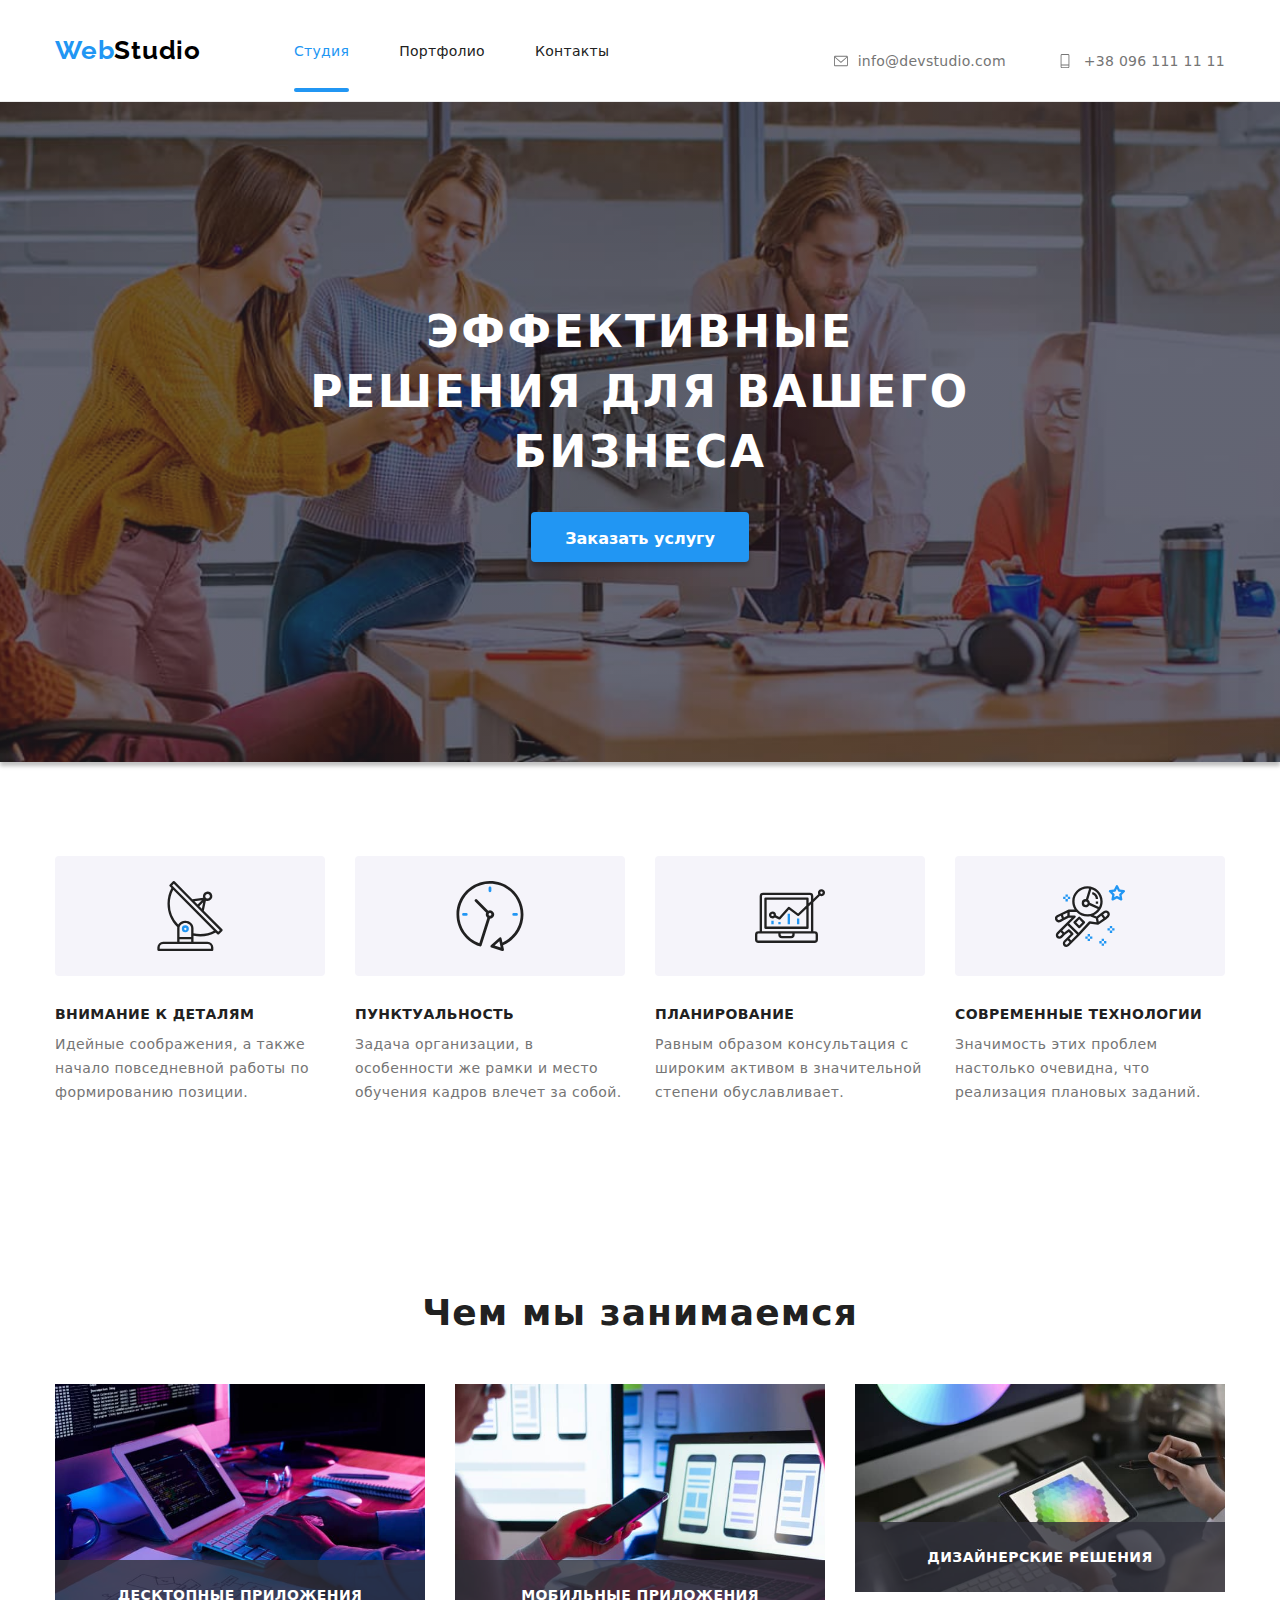
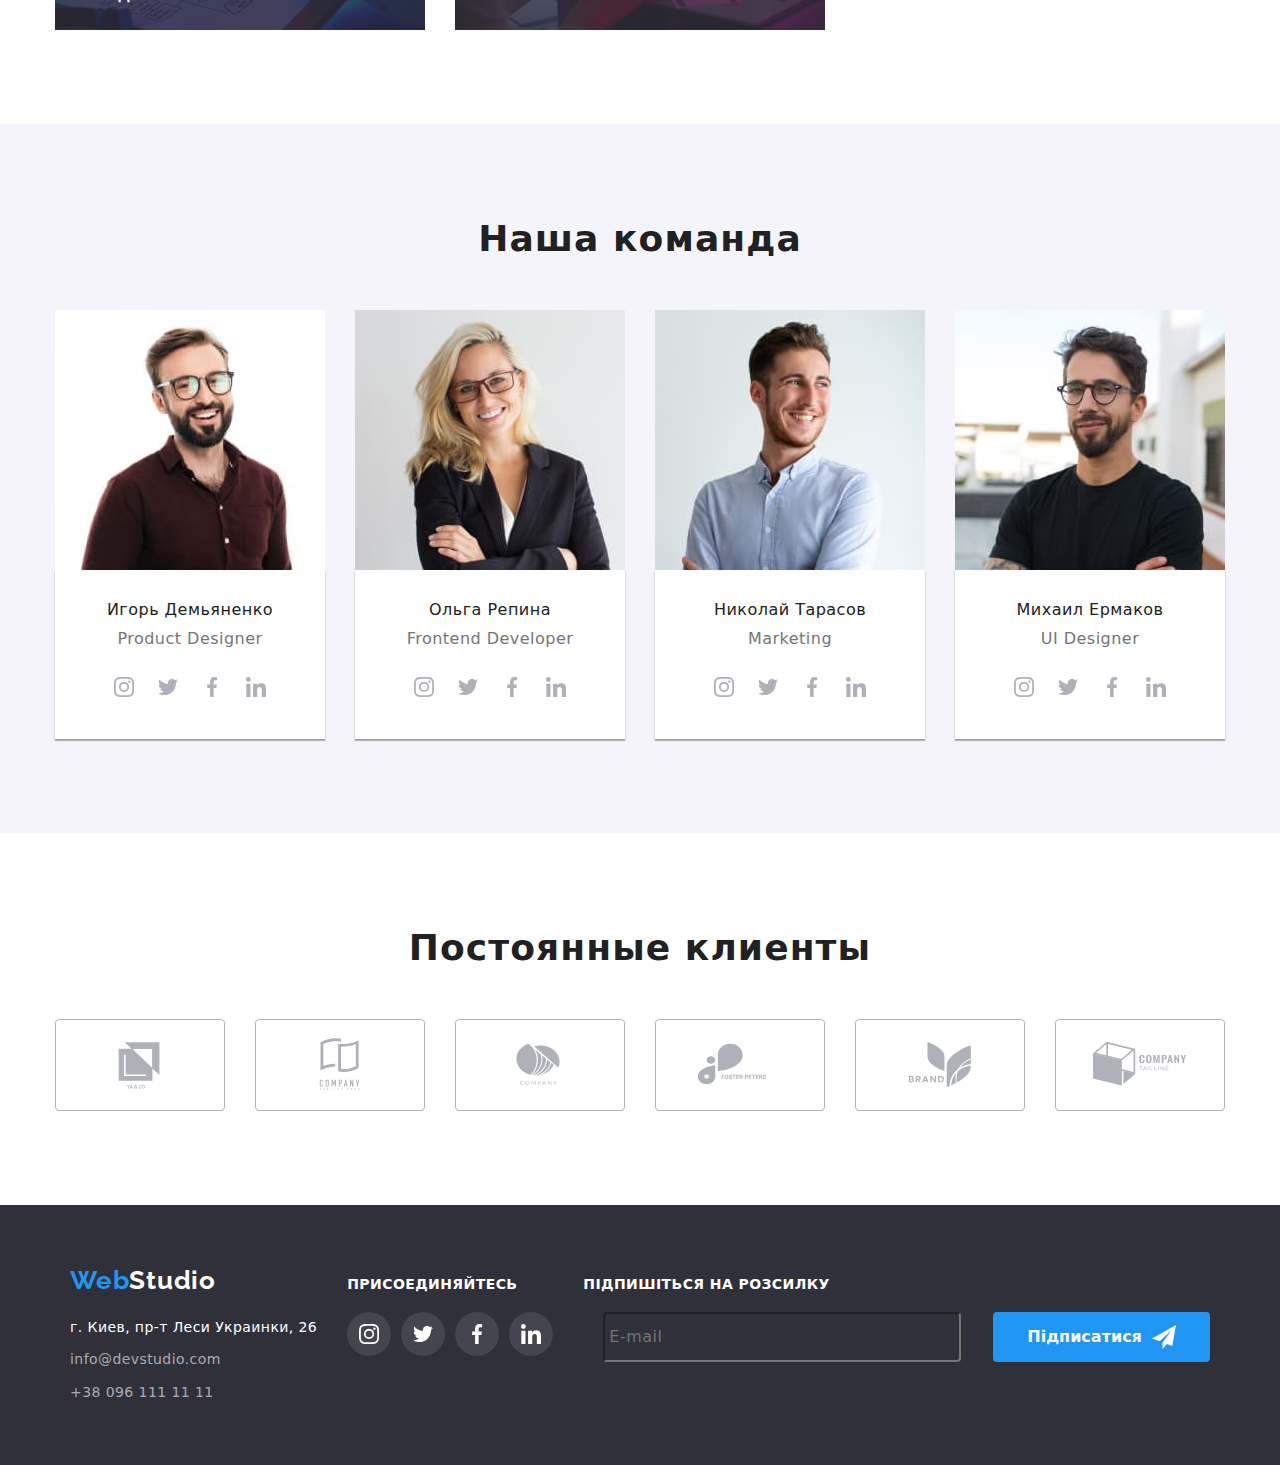
==== commit 8b888cae: "modal" ====
--- a/index.html
+++ b/index.html
@@ -11,7 +11,10 @@
       href="https://fonts.googleapis.com/css2?family=Raleway:wght@700&family=Roboto:wght@400;500;700;900&display=swap"
       rel="stylesheet"
     />
-    <link rel="stylesheet" href="./css/modern-normalize.css" />
+    <!-- <link
+      rel="stylesheet"
+      href="node_modules/modern-normalize/modern-normalize.css"
+    /> -->
     <link rel="stylesheet" href="./css/main.min.css" />
   </head>
   <body>
--- a/css/main.min.css
+++ b/css/main.min.css
@@ -1 +1 @@
-*{box-sizing:border-box}p,h1,h2,h3,h4,h5,h6{margin:0}ul{margin:0;padding-left:0}a{color:currentColor}address{font-style:normal}button{cursor:pointer}img{display:block;max-width:100%;height:auto;width:100%}main{display:flex;flex-direction:column;align-items:center}body{font-family:"Roboto",sans-serif;color:var(--first-btn-color)}section{width:100vw}.link{text-decoration:none}.list{list-style:none}.section{padding-top:60px;padding-bottom:60px}@media screen and (min-width: 1200px){.section{padding-top:94px;padding-bottom:94px}}.no-scroll{overflow:hidden}:root{--first-title-color: #212121;--second-title-color: #757575;--axent-color: #2196f3;--first-btn-color: #212121;--second-btn-color: #ffffff;--background-color: #f5f4fa;--background: #2f303a;--title-color: #ffffff}.visually-hidden{position:absolute;white-space:nowrap;width:1px;height:1px;overflow:hidden;border:0;padding:0;clip:rect(0 0 0 0);clip-path:inset(50%);margin:-1px}.blue-logo{color:var(--axent-color)}.logo{font-family:"Raleway",sans-serif;font-weight:700;font-size:26px;line-height:1.19;letter-spacing:.03em;color:#000;margin-right:93px;padding-top:24px;padding-bottom:24px}.container{width:100%;margin-left:auto;margin-right:auto;padding-left:15px;padding-right:15px}@media screen and (min-width: 480px){.container{max-width:480px}}@media screen and (min-width: 768px){.container{max-width:768px}}@media screen and (min-width: 1200px){.container{max-width:1200px}}input{width:100%;max-width:358px;height:50px;font-family:"Roboto" sans-serif;font-style:normal;font-size:16px;line-height:1.25;display:flex;align-items:center;letter-spacing:.03em;border-radius:4px;padding:4px;background-color:#2f303a;color:rgba(255,255,255,.6)}@media screen and (min-width: 1200px){input{width:358px}}.hero__btn{font-family:inherit;font-weight:700;font-size:16px;line-height:1.875;text-align:center;min-width:200px;height:50px;border-radius:4px;border-color:rgba(0,0,0,0);padding:10px 32px;box-sizing:border-box;color:var(--title-color);background:var(--axent-color);box-shadow:0px 4px 4px 0px rgba(0,0,0,.25);transition:background-color 250ms cubic-bezier(0.4, 0, 0.2, 1)}.hero__btn:hover,.hero__btn:focus{background-color:#188ce8}.header{color:var(--title-color);border-bottom:1px solid #ececec}.header>.container{display:flex;align-items:center}.header-logo{display:flex;align-items:center}@media screen and (min-width: 768px){.navigation__container{justify-content:space-between}}.header-link{display:none}@media screen and (min-width: 768px){.header-link{display:flex}}@media screen and (min-width: 1200px){.header-link{display:flex}}.header-item:not(:last-child){margin-right:50px}.connect{display:none}@media screen and (min-width: 768px){.connect{display:block}}@media screen and (min-width: 1200px){.connect{margin-left:auto;display:flex;align-items:center;gap:50px}}.site-nav{font-weight:500;font-size:14px;line-height:1.1428571429;letter-spacing:.02em;display:block;padding-top:32px;padding-bottom:32px;color:var(--first-title-color);transition:color 250ms cubic-bezier(0.4, 0, 0.2, 1)}.site-nav:hover,.site-nav:focus{color:var(--axent-color)}.current-axent-color{color:var(--axent-color)}@media screen and (min-width: 768px){.connect__mail{padding-bottom:10px}}@media screen and (min-width: 1200px){.connect__mail{padding-bottom:0}}@media screen and (min-width: 768px){.connect__mailtel{display:flex;flex-wrap:wrap;justify-content:end;text-align:right}.connect__mailtel:not(:last-child){padding-top:21px}.connect__mailtel:not(:first-child){padding-bottom:21px}}@media screen and (min-width: 1200px){.connect__mailtel:not(:last-child){padding-top:0px}.connect__mailtel:not(:first-child){padding-bottom:0px}}.site-mailtel-link{font-weight:500;letter-spacing:.02em;display:flex;align-items:center;color:var(--second-title-color);transition:color 250ms cubic-bezier(0.4, 0, 0.2, 1)}@media screen and (min-width: 768px){.site-mailtel-link{justify-content:start;font-size:12px;line-height:1.1666666667}}@media screen and (min-width: 1200px){.site-mailtel-link{padding-top:32px;padding-bottom:32px;font-size:14px;line-height:1.1428571429}}.site-mailtel-link:hover,.site-mailtel-link:focus{color:var(--axent-color)}.current{position:relative}.current::after{position:absolute;content:"";border-radius:2px;width:100%;height:4px;left:0;bottom:-1px;background-color:#2196f3}.contact-icon{fill:currentColor}@media screen and (min-width: 768px){.contact-icon{margin-right:8px}}@media screen and (min-width: 1200px){.contact-icon{margin-right:10px}}@media screen and (min-width: 768px){.contact-icon-mail{width:10px;height:14px}}@media screen and (min-width: 1200px){.contact-icon-mail{width:14px;height:16px}}@media screen and (min-width: 768px){.contact-icon-tel{width:14px;height:12px}}@media screen and (min-width: 1200px){.contact-icon-tel{width:18px;height:14px}}.menu-open{margin-left:auto;border:rgba(0,0,0,0);background-color:rgba(0,0,0,0);padding:0}@media screen and (min-width: 768px){.menu-open{display:none}}.mob-menu{position:fixed;width:100vw;max-width:767px;height:100vh;background-color:#fff;top:0;z-index:22;padding-top:48px;padding-bottom:48px;padding-left:40px;transform:translate(-1%, -1%) scale(1);transition:transform 250ms cubic-bezier(0.4, 0, 0.2, 1)}.mob-menu>.container{display:flex;flex-direction:column;height:100%;justify-content:space-between;overflow:auto}.backdrop .is-hidden .mob-menu{transform:translate(-1%, -1%) scale(0)}.menu-close{position:absolute;right:25px;top:21px;width:40px;height:40px;border:rgba(0,0,0,0);background-color:rgba(0,0,0,0);padding:0;cursor:pointer}.menu-close:hover,.menu-close:focus{color:#2196f3}.mob-menu__link{font-weight:500;font-size:40px;line-height:calc 1.175;letter-spacing:.02em;color:#212121}.mob-menu__item:not(:last-child){margin-bottom:32px}.mob-connect__tel{font-weight:500;font-size:34px;line-height:1.1764705882;letter-spacing:.02em;color:var(--axent-color)}.mob-connect__mail{font-weight:500;font-size:24px;line-height:1.1666666667;letter-spacing:.02em;color:var(--second-title-color)}.mob-soc{display:flex;flex-wrap:wrap;margin-top:67px}.mob-soc__link{font-weight:500;font-size:18px;line-height:1.2222222222;letter-spacing:.02em;color:#2196f3;text-align:left}.mob-soc__link:not(:last-child){margin-bottom:20px;padding-right:5px;border-right:1px solid rgba(33,33,33,.2)}.mob-soc__link:not(:first-child){padding-left:5px}.hero{text-align:center;padding-top:118px;padding-bottom:118px;max-width:1600px;background:var(--background);background-image:linear-gradient(rgba(47, 48, 58, 0.4), rgba(47, 48, 58, 0.4)),url(../images/header.jpg);background-repeat:no-repeat;background-position:center;background-size:cover;box-shadow:0px 4px 4px 0px rgba(0,0,0,.25)}@media screen and (min-width: 1200px){.hero{padding-top:200px;padding-bottom:200px}}@media screen and (min-width: 480px){.hero{background-image:linear-gradient(rgba(47, 48, 58, 0.4), rgba(47, 48, 58, 0.4)),url(../images/header-mob.jpg)}}@media screen and (min-width: 480px)and (min-device-pixel-ratio: 2),screen and (min-width: 480px)and (-webkit-min-device-pixel-ratio: 2),screen and (min-width: 480px)and (min-resolution: 192dpi),screen and (min-width: 480px)and (min-resolution: 2dppx){.hero{background-image:linear-gradient(rgba(47, 48, 58, 0.4), rgba(47, 48, 58, 0.4)),url(../images/header-mob2x.jpg)}}@media screen and (min-width: 768px){.hero{background-image:linear-gradient(rgba(47, 48, 58, 0.4), rgba(47, 48, 58, 0.4)),url(../images/header-tab.jpg)}}@media screen and (min-width: 768px)and (min-device-pixel-ratio: 2),screen and (min-width: 768px)and (-webkit-min-device-pixel-ratio: 2),screen and (min-width: 768px)and (min-resolution: 192dpi),screen and (min-width: 768px)and (min-resolution: 2dppx){.hero{background-image:linear-gradient(rgba(47, 48, 58, 0.4), rgba(47, 48, 58, 0.4)),url(../images/header-tab2x.jpg)}}@media screen and (min-width: 1200px){.hero{background-image:linear-gradient(rgba(47, 48, 58, 0.4), rgba(47, 48, 58, 0.4)),url(../images/header.jpg)}}@media screen and (min-width: 1200px)and (min-device-pixel-ratio: 2),screen and (min-width: 1200px)and (-webkit-min-device-pixel-ratio: 2),screen and (min-width: 1200px)and (min-resolution: 192dpi),screen and (min-width: 1200px)and (min-resolution: 2dppx){.hero{background-image:linear-gradient(rgba(47, 48, 58, 0.4), rgba(47, 48, 58, 0.4)),url(../images/header2x.jpg)}}.hero__content{color:var(--title-color)}.hero__title{text-align:center;letter-spacing:.06em;margin:auto;margin-bottom:30px;font-weight:900;font-size:20px;line-height:1.9}@media screen and (min-width: 480px){.hero__title{font-weight:900;font-size:26px;line-height:1.6153846154}}@media screen and (min-width: 768px){.hero__title{font-weight:900;font-size:26px;line-height:1.6153846154;max-width:360px}}@media screen and (min-width: 1200px){.hero__title{font-weight:900;font-size:44px;line-height:1.3636363636;max-width:696px}}.afterhero__section{display:block}.afterhero__wrap{display:flex;flex-wrap:wrap;gap:30px}.afterhero__title{font-weight:700;font-size:14px;line-height:1.1428571429;letter-spacing:.03em;margin-bottom:10px;color:var(--first-title-color)}.afterhero__text{font-weight:400;font-size:14px;line-height:1.7142857143;letter-spacing:.03em;color:var(--second-title-color)}.afterhero__link{width:100%}@media screen and (min-width: 768px){.afterhero__link{width:calc((100% - 30px)/2)}}@media screen and (min-width: 1200px){.afterhero__link{width:calc((100% - 90px)/4)}}.afterhero__card{width:100%;height:120px;border-radius:4px;margin-bottom:30px;justify-content:center;align-items:center;background-color:#f5f4fa;display:flex}.about-us{display:none}@media screen and (min-width: 1200px){.about-us{display:block}}.about-us__title{font-weight:700;font-size:36px;text-align:center;line-height:1.1666666667;letter-spacing:.03em;margin-bottom:50px;color:var(--first-title-color)}.about-us__img{display:flex;justify-content:center;gap:30px}.about-us__wrap{position:relative}.about-us__txt{font-weight:700;font-size:14px;line-height:1.1428571429;text-align:center;letter-spacing:.03em;color:var(--title-color);background-color:rgba(47,48,58,.8);position:absolute;width:100%;height:70px;bottom:0;left:0;display:flex;align-items:center;justify-content:center}.team{display:block;color:var(--first-title-color);background-color:var(--background-color)}.team__header{font-weight:700;font-size:36px;text-align:center;line-height:1.1666666667;letter-spacing:.03em;margin-bottom:50px}.team__wrap{display:flex;flex-wrap:wrap;gap:30px}.team__item{background-color:#fff;width:100%}@media screen and (min-width: 768px){.team__item{width:calc((100% - 30px)/2)}}@media screen and (min-width: 1200px){.team__item{width:calc((100% - 90px)/4)}}.team__container{padding-top:30px;padding-bottom:30px;padding-left:32px;padding-right:32px;box-shadow:0px 1px 3px rgba(0,0,0,.12),0px 1px 1px rgba(0,0,0,.14),0px 2px 1px rgba(0,0,0,.2)}.team__name{font-weight:500;font-size:16px;line-height:1.1875;letter-spacing:.03em;margin-bottom:10px;text-align:center;color:var(--first-title-color)}.team__text{font-weight:400;font-size:16px;line-height:1.19;letter-spacing:.03em;margin-bottom:16px;color:var(--second-title-color);text-align:center}.team__soc{display:flex;justify-content:center}.team__link{width:44px;height:44px;border-radius:50%;display:flex;align-items:center;justify-content:center;transition:background-color 250ms cubic-bezier(0.4, 0, 0.2, 1)}.team__link:hover,.team__link:focus{background-color:#2196f3}.team__soc-item{gap:10px}.team__icon{fill:#afb1b8;transition:fill 250ms cubic-bezier(0.4, 0, 0.2, 1)}.team__link:hover .team__icon,.team__link:focus .team__icon{fill:#fff}.client{display:block}.client__header{font-weight:700;font-size:36px;text-align:center;line-height:1.1666666667;letter-spacing:.03em;margin-bottom:50px;color:var(--first-title-color)}.client__logo{display:flex;flex-wrap:wrap;gap:30px}.client__icon{display:flex;justify-content:center}.icon__logo{fill:#afb1b8}.client__link:hover .icon__logo,.client__link:focus .icon__logo{fill:#2196f3}.client__link{border:1px solid #afb1b8;border-radius:4px;cursor:pointer;display:flex;align-items:center;justify-content:center;height:92px;width:calc((100% - 30px)/2);transition:fill 250ms cubic-bezier(0.4, 0, 0.2, 1),border-color 250ms cubic-bezier(0.4, 0, 0.2, 1)}@media screen and (min-width: 768px){.client__link{width:calc((100% - 60px)/3)}}@media screen and (min-width: 1200px){.client__link{width:calc((100% - 150px)/6)}}.client__link:hover,.client__link:focus{border-color:#2196f3}.footer{padding-top:60px;padding-bottom:60px;background:var(--background)}.footer-logo{font-family:"Raleway",sans-serif;font-weight:700;font-size:26px;line-height:1.1923076923;letter-spacing:.03em;color:var(--title-color)}.addres{margin-top:20px}.addres-link-adres{font-style:normal;font-size:14px;line-height:1.71;letter-spacing:.03em;color:var(--title-color)}.addres-link-adres:hover,.addres-link-adres:focus{color:var(--axent-color)}.addres-link-footer{font-style:normal;font-size:14px;line-height:1.71;letter-spacing:.03em;color:rgba(255,255,255,.6);transition:color 250ms cubic-bezier(0.4, 0, 0.2, 1)}.addres-link-footer:hover,.addres-link-footer:focus{color:var(--axent-color)}.addres-footer:not(:last-child){margin-bottom:9px}@media screen and (min-width: 480px){.footer-conteiner{display:block;justify-content:center}}@media screen and (min-width: 768px){.footer-conteiner{display:flex;align-items:baseline;flex-wrap:wrap}}@media screen and (min-width: 1200px){.footer-conteiner{display:flex;align-items:baseline}}@media screen and (max-width: 767px){.footer-cont:not(:first-child){margin-top:60px}}.footer-cont{margin-right:auto;margin-left:auto;text-align:center;justify-content:space-between}@media screen and (min-width: 1200px){.footer-cont{text-align:left;justify-content:space-around}}@media screen and (min-width: 768px){.footer-cont:last-child{margin-top:60px}}@media screen and (min-width: 1200px){.footer-cont:last-child{margin-top:0}}.footer-hed{font-weight:700;font-size:14px;line-height:1.1428571429;letter-spacing:.03em;text-transform:uppercase;color:var(--title-color);margin-bottom:20px}.footer-soc{display:flex;justify-content:center;gap:10px}.footer-soc-link{width:44px;height:44px;border-radius:50%;background-color:rgba(255,255,255,.1);display:flex;align-items:center;justify-content:center;transition:background-color 250ms cubic-bezier(0.4, 0, 0.2, 1)}.footer-soc-link:hover,.footer-soc-link:focus{background-color:#2196f3}.footer-soc-icon{fill:#fff}.footer-soc-link:hover .footer-soc-icon,.footer-soc-link:focus .footer-soc-icon{fill:#fff}.footer-form{display:flex}.footer-field{display:flex;flex-wrap:wrap;justify-content:center;gap:20px}.footer-btn{display:flex;align-items:center;justify-content:center;font-weight:700;font-size:16px;line-height:1.875;text-align:center;min-width:200px;height:50px;border-radius:4px;border-color:rgba(0,0,0,0);padding:10px 32px;box-sizing:border-box;color:var(--title-color);background:var(--axent-color);margin-left:12px;transition:background-color 250ms cubic-bezier(0.4, 0, 0.2, 1),box-shadow 250ms cubic-bezier(0.4, 0, 0.2, 1)}.footer-btn:hover,.footer-btn:focus{background-color:#188ce8;box-shadow:0px 4px 4px 0px rgba(0,0,0,.25)}.btn-svg{fill:currentColor;margin-left:10px}.footer-label{font-weight:700;font-size:14px;line-height:1.1428571429;letter-spacing:.03em;text-transform:uppercase;color:var(--title-color);margin-bottom:20px;text-align:center}@media screen and (min-width: 1200px){.footer-label{text-align:left}}.backdrop{position:fixed;top:0;width:100%;height:100%;border-color:rgba(0,0,0,.2);transition:opacity 250ms cubic-bezier(0.4, 0, 0.2, 1),visibility 250ms cubic-bezier(0.4, 0, 0.2, 1)}.modal{width:450px;height:609px;background-color:#fff;box-shadow:0px 1px 3px rgba(0,0,0,.12),0px 1px 1px rgba(0,0,0,.14),0px 2px 1px rgba(0,0,0,.2);border-radius:4px;position:absolute;overflow-y:auto;top:50%;left:50%;padding:40px;transform:translate(-50%, -50%) scale(1);transition:transform 250ms cubic-bezier(0.4, 0, 0.2, 1)}@media screen and (min-width: 1200px){.modal{width:528px;height:581px}}.backdrop .is-hidden .modal{transform:translate(-50%, -50%) scale(0)}.modal-close{position:absolute;right:8px;top:8px;width:30px;height:30px;background-color:#fff;border:1px rgba(0,0,0,.1);border-radius:50%}.modal-close:hover,.modal-close:focus{background-color:currentColor;border:1px rgba(0,0,0,.1)}.is-hidden{opacity:0;visibility:hidden;pointer-events:none}.modal-title{display:flex;justify-content:center;font-weight:700;font-size:20px;line-height:1.5;text-align:center;letter-spacing:.03em;color:#212121;margin-bottom:12px}@media screen and (min-width: 1200px){.modal-title{line-height:1.15;margin-bottom:15px}}.modal-input{width:100%;height:40px;background-color:#fff;border:1px solid rgba(33,33,33,.2);border-radius:4px;padding-left:30px;outline:rgba(0,0,0,0);transition:border 250ms cubic-bezier(0.4, 0, 0.2, 1),box-shadow 250ms cubic-bezier(0.4, 0, 0.2, 1)}.modal-input::placeholder{color:#757575}.modal-input:hover,.modal-input:focus{border:1px solid #188ce8;background:#fff;box-shadow:0px 1px 3px rgba(0,0,0,.12),0px 1px 1px rgba(0,0,0,.14),0px 2px 1px rgba(0,0,0,.2)}.input-wrap{position:relative;gap:30px}.modal-icon{position:absolute;left:8px;top:50%;transform:translateY(-50%);transition:fill 250ms cubic-bezier(0.4, 0, 0.2, 1)}.modal-input:focus+.modal-icon{fill:#188ce8}.modal-label{font-size:12px;line-height:1.1666666667;letter-spacing:.01em;display:block;color:#757575;margin-bottom:4px}.modal-txt{height:120px;width:100%;border:1px solid rgba(33,33,33,.2);border-radius:4px;resize:none;font-family:"Roboto",sans-serif;font-weight:400;font-size:12px;line-height:14px;letter-spacing:.01em;padding:10px;color:rgba(117,117,117,.5)}.check-txt{font-family:"Roboto",sans-serif;font-weight:400;font-size:12px;line-height:1.1666666667;letter-spacing:.03em;color:#757575;display:flex;align-items:center}@media screen and (min-width: 1200px){.check-txt{font-size:14px;line-height:1.71}}.check-txt span{width:16px;height:15px;border:2px solid #212121;border-radius:2px;margin-right:10px;display:flex;align-items:center;justify-content:center}.modal-check:focus+.check-txt span{border-color:#2196f3}.modal-check:checked+.check-txt span{background-color:#2196f3;border:none}.modal-check:focus+.check-txt span{border-color:#2196f3}.check-icon{fill:rgba(0,0,0,0)}.modal-check:checked+.check-txt .check-icon{fill:#fff}.treaty{display:flex;justify-content:center;font-weight:400;font-size:12px;line-height:1.1666666667;letter-spacing:.03em;color:var(--axent-color);padding-left:5px}@media screen and (min-width: 1200px){.treaty{font-size:14px;line-height:1.71}}.check-treaty{display:flex;justify-content:center}.modal-field:not(:last-child){margin-bottom:10px}.modal-field:last-child{margin-bottom:20px}.modal-btn{font-weight:700;font-size:16px;line-height:1.875;text-align:center;min-width:200px;height:50px;border-radius:4px;border-color:rgba(0,0,0,0);padding:10px 32px;box-sizing:border-box;display:flex;justify-content:center;color:var(--title-color);background:var(--axent-color);transition:background-color 250ms cubic-bezier(0.4, 0, 0.2, 1),box-shadow 250ms cubic-bezier(0.4, 0, 0.2, 1)}.modal-btn:hover,.modal-btn:focus{background-color:#188ce8;box-shadow:0px 4px 4px 0px rgba(0,0,0,.25)}.btn-form{margin-top:30px;display:flex;justify-content:center;text-align:center}.hero-portfolio{padding-top:60px;padding-bottom:60px}@media screen and (min-width: 1200px){.hero-portfolio{padding-top:94px;padding-bottom:94px}}.btn{font-family:"Roboto";font-style:normal;font-weight:500;cursor:pointer;font-size:16px;line-height:1.62;text-align:center;letter-spacing:.03em;border-radius:4px;padding-top:6px;padding-bottom:6px;padding-left:20px;padding-right:20px;color:var(--first-btn-color);background-color:var(--background-color);border-color:rgba(0,0,0,0);transition:color 250ms cubic-bezier(0.4, 0, 0.2, 1),background-color 250ms cubic-bezier(0.4, 0, 0.2, 1),box-shadow 250ms cubic-bezier(0.4, 0, 0.2, 1)}.btn-link:hover,.btn-link:focus{color:var(--second-btn-color);background-color:var(--axent-color);box-shadow:0px 4px 4px 0px rgba(0,0,0,.25)}.btn-wrap{display:flex;flex-wrap:wrap;margin-bottom:50px;gap:8px}@media screen and (min-width: 768px){.btn-wrap{justify-content:center}}@media screen and (min-width: 1200px){.btn-wrap{justify-content:center}}.portfolio-div{padding:20px 24px;border:1px solid #eee;border-top:0;flex-grow:inherit}.portfolio-wrap{display:flex;flex-wrap:wrap;gap:30px}@media screen and (min-width: 480px){.portfolio-wrap{justify-content:center}}@media screen and (min-width: 768px){.portfolio-wrap{justify-content:start}}.portfolio__link{display:flex}@media screen and (min-width: 768px){.portfolio__link{width:calc((100% - 30px)/2)}}@media screen and (min-width: 1200px){.portfolio__link{width:calc((100% - 60px)/3)}}.portfolio{font-weight:700;font-size:18px;line-height:2;letter-spacing:.06em;text-align:left;margin-bottom:4px;color:var(--first-title-color)}.img-portfolio{display:block;transition:box-shadow 250ms cubic-bezier(0.4, 0, 0.2, 1)}.img-portfolio:hover,.img-portfolio:focus{box-shadow:0px 4px 4px 0px rgba(0,0,0,.25)}.img-portfolio-wrap{position:relative;overflow:hidden}.portfolio-hover-text{position:absolute;top:0;left:0;letter-spacing:.03em;font-size:18px;line-height:1.56;height:100%;color:#fff;background-color:rgba(33,150,243,.9);padding-left:24px;padding-right:24px;padding-top:63px;padding-bottom:63px;transform:translateY(101%);transition:transform 250ms cubic-bezier(0.4, 0, 0.2, 1);overflow:auto}.img-portfolio:hover .portfolio-hover-text,.img-portfolio:focus .portfolio-hover-text{transform:translateY(0%)}.portfolio-text{font-size:16px;line-height:1.88;letter-spacing:.03em;color:var(--second-title-color)}/*# sourceMappingURL=main.min.css.map */+*{box-sizing:border-box}p,h1,h2,h3,h4,h5,h6{margin:0}ul{margin:0;padding-left:0}a{color:currentColor}address{font-style:normal}button{cursor:pointer}img{display:block;max-width:100%;height:auto;width:100%}main{display:flex;flex-direction:column;align-items:center}body{font-family:"Roboto",sans-serif;color:var(--first-btn-color)}section{width:100vw}/*! modern-normalize v1.1.0 | MIT License | https://github.com/sindresorhus/modern-normalize */*,::before,::after{box-sizing:border-box}html{line-height:1.15;-webkit-text-size-adjust:100%;-moz-tab-size:4;tab-size:4}body{margin:0;font-family:system-ui,-apple-system,"Segoe UI",Roboto,Helvetica,Arial,sans-serif,"Apple Color Emoji","Segoe UI Emoji"}hr{height:0;color:inherit}abbr[title]{text-decoration:underline dotted}b,strong{font-weight:bolder}code,kbd,samp,pre{font-family:ui-monospace,SFMono-Regular,Consolas,"Liberation Mono",Menlo,monospace;font-size:1em}small{font-size:80%}sub,sup{font-size:75%;line-height:0;position:relative;vertical-align:baseline}sub{bottom:-0.25em}sup{top:-0.5em}table{text-indent:0;border-color:inherit}button,input,optgroup,select,textarea{font-family:inherit;font-size:100%;line-height:1.15;margin:0}button,select{text-transform:none}button,[type=button],[type=reset],[type=submit]{-webkit-appearance:button}::-moz-focus-inner{border-style:none;padding:0}:-moz-focusring{outline:1px dotted ButtonText}:-moz-ui-invalid{box-shadow:none}legend{padding:0}progress{vertical-align:baseline}::-webkit-inner-spin-button,::-webkit-outer-spin-button{height:auto}[type=search]{-webkit-appearance:textfield;outline-offset:-2px}::-webkit-search-decoration{-webkit-appearance:none}::-webkit-file-upload-button{-webkit-appearance:button;font:inherit}summary{display:list-item}.link{text-decoration:none}.list{list-style:none}.section{padding-top:60px;padding-bottom:60px}@media screen and (min-width: 1200px){.section{padding-top:94px;padding-bottom:94px}}.no-scroll{overflow:hidden}:root{--first-title-color: #212121;--second-title-color: #757575;--axent-color: #2196f3;--first-btn-color: #212121;--second-btn-color: #ffffff;--background-color: #f5f4fa;--background: #2f303a;--title-color: #ffffff}.visually-hidden{position:absolute;white-space:nowrap;width:1px;height:1px;overflow:hidden;border:0;padding:0;clip:rect(0 0 0 0);clip-path:inset(50%);margin:-1px}.blue-logo{color:var(--axent-color)}.logo{font-family:"Raleway",sans-serif;font-weight:700;font-size:26px;line-height:1.19;letter-spacing:.03em;color:#000;margin-right:93px;padding-top:24px;padding-bottom:24px}.container{width:100%;margin-left:auto;margin-right:auto;padding-left:15px;padding-right:15px}@media screen and (min-width: 480px){.container{max-width:480px}}@media screen and (min-width: 768px){.container{max-width:768px}}@media screen and (min-width: 1200px){.container{max-width:1200px}}input{width:100%;max-width:358px;height:50px;font-family:"Roboto" sans-serif;font-style:normal;font-size:16px;line-height:1.25;display:flex;align-items:center;letter-spacing:.03em;border-radius:4px;padding:4px;background-color:#2f303a;color:rgba(255,255,255,.6)}@media screen and (min-width: 1200px){input{width:358px}}.hero__btn{font-family:inherit;font-weight:700;font-size:16px;line-height:1.875;text-align:center;min-width:200px;height:50px;border-radius:4px;border-color:rgba(0,0,0,0);padding:10px 32px;box-sizing:border-box;color:var(--title-color);background:var(--axent-color);box-shadow:0px 4px 4px 0px rgba(0,0,0,.25);transition:background-color 250ms cubic-bezier(0.4, 0, 0.2, 1)}.hero__btn:hover,.hero__btn:focus{background-color:#188ce8}.header{color:var(--title-color);border-bottom:1px solid #ececec}.header>.container{display:flex;align-items:center}.header-logo{display:flex;align-items:center}@media screen and (min-width: 768px){.navigation__container{justify-content:space-between}}.header-link{display:none}@media screen and (min-width: 768px){.header-link{display:flex}}@media screen and (min-width: 1200px){.header-link{display:flex}}.header-item:not(:last-child){margin-right:50px}.connect{display:none}@media screen and (min-width: 768px){.connect{display:block}}@media screen and (min-width: 1200px){.connect{margin-left:auto;display:flex;align-items:center;gap:50px}}.site-nav{font-weight:500;font-size:14px;line-height:1.1428571429;letter-spacing:.02em;display:block;padding-top:32px;padding-bottom:32px;color:var(--first-title-color);transition:color 250ms cubic-bezier(0.4, 0, 0.2, 1)}.site-nav:hover,.site-nav:focus{color:var(--axent-color)}.current-axent-color{color:var(--axent-color)}@media screen and (min-width: 768px){.connect__mail{margin-bottom:10px}}@media screen and (min-width: 1200px){.connect__mail{margin-bottom:0}}@media screen and (min-width: 768px){.connect__mailtel{display:flex;flex-wrap:wrap;justify-content:end;text-align:right}.connect__mailtel:not(:last-child){padding-top:21px}.connect__mailtel:not(:first-child){padding-bottom:21px}}@media screen and (min-width: 1200px){.connect__mailtel:not(:last-child){margin-bottom:0px}.connect__mailtel:not(:first-child){padding-bottom:0px}}.site-mailtel-link{font-weight:500;letter-spacing:.02em;display:flex;align-items:center;color:var(--second-title-color);transition:color 250ms cubic-bezier(0.4, 0, 0.2, 1)}@media screen and (min-width: 768px){.site-mailtel-link{justify-content:start;font-size:12px;line-height:1.1666666667}}@media screen and (min-width: 1200px){.site-mailtel-link{padding-top:32px;padding-bottom:32px;font-size:14px;line-height:1.1428571429}}.site-mailtel-link:hover,.site-mailtel-link:focus{color:var(--axent-color)}.current{position:relative}.current::after{position:absolute;content:"";border-radius:2px;width:100%;height:4px;left:0;bottom:-1px;background-color:#2196f3}.contact-icon{fill:currentColor}@media screen and (min-width: 768px){.contact-icon{margin-right:8px}}@media screen and (min-width: 1200px){.contact-icon{margin-right:10px}}@media screen and (min-width: 768px){.contact-icon-mail{width:10px;height:14px}}@media screen and (min-width: 1200px){.contact-icon-mail{width:14px;height:16px}}@media screen and (min-width: 768px){.contact-icon-tel{width:14px;height:12px}}@media screen and (min-width: 1200px){.contact-icon-tel{width:18px;height:14px}}.menu-open{margin-left:auto;border:rgba(0,0,0,0);background-color:rgba(0,0,0,0);padding:0}@media screen and (min-width: 768px){.menu-open{display:none}}.mob-menu{position:fixed;width:100vw;max-width:767px;height:100vh;background-color:#fff;top:0;z-index:22;padding-top:48px;padding-bottom:48px;padding-left:40px;transform:translate(-1%, -1%) scale(1);transition:transform 250ms cubic-bezier(0.4, 0, 0.2, 1)}.mob-menu>.container{display:flex;flex-direction:column;height:100%;justify-content:space-between;overflow:auto}.backdrop .is-hidden .mob-menu{transform:translate(-1%, -1%) scale(0)}.menu-close{position:absolute;right:25px;top:21px;width:40px;height:40px;border:rgba(0,0,0,0);background-color:rgba(0,0,0,0);padding:0;cursor:pointer}.menu-close:hover,.menu-close:focus{color:#2196f3}.mob-menu__link{font-weight:500;font-size:40px;line-height:calc 1.175;letter-spacing:.02em;color:#212121}.mob-menu__item:not(:last-child){margin-bottom:32px}.mob-connect__tel{font-weight:500;font-size:34px;line-height:1.1764705882;letter-spacing:.02em;color:var(--axent-color)}.mob-connect__mail{font-weight:500;font-size:24px;line-height:1.1666666667;letter-spacing:.02em;color:var(--second-title-color)}.mob-soc{display:flex;flex-wrap:wrap;margin-top:67px}.mob-soc__link{font-weight:500;font-size:18px;line-height:1.2222222222;letter-spacing:.02em;color:#2196f3;text-align:left}.mob-soc__link:not(:last-child){margin-bottom:20px;padding-right:5px;border-right:1px solid rgba(33,33,33,.2)}.mob-soc__link:not(:first-child){padding-left:5px}.hero{text-align:center;padding-top:118px;padding-bottom:118px;max-width:1600px;background:var(--background);background-image:linear-gradient(rgba(47, 48, 58, 0.4), rgba(47, 48, 58, 0.4)),url(../images/header.jpg);background-repeat:no-repeat;background-position:center;background-size:cover;box-shadow:0px 4px 4px 0px rgba(0,0,0,.25)}@media screen and (min-width: 1200px){.hero{padding-top:200px;padding-bottom:200px}}@media screen and (min-width: 480px){.hero{background-image:linear-gradient(rgba(47, 48, 58, 0.4), rgba(47, 48, 58, 0.4)),url(../images/header-mob.jpg)}}@media screen and (min-width: 480px)and (min-device-pixel-ratio: 2),screen and (min-width: 480px)and (-webkit-min-device-pixel-ratio: 2),screen and (min-width: 480px)and (min-resolution: 192dpi),screen and (min-width: 480px)and (min-resolution: 2dppx){.hero{background-image:linear-gradient(rgba(47, 48, 58, 0.4), rgba(47, 48, 58, 0.4)),url(../images/header-mob2x.jpg)}}@media screen and (min-width: 768px){.hero{background-image:linear-gradient(rgba(47, 48, 58, 0.4), rgba(47, 48, 58, 0.4)),url(../images/header-tab.jpg)}}@media screen and (min-width: 768px)and (min-device-pixel-ratio: 2),screen and (min-width: 768px)and (-webkit-min-device-pixel-ratio: 2),screen and (min-width: 768px)and (min-resolution: 192dpi),screen and (min-width: 768px)and (min-resolution: 2dppx){.hero{background-image:linear-gradient(rgba(47, 48, 58, 0.4), rgba(47, 48, 58, 0.4)),url(../images/header-tab2x.jpg)}}@media screen and (min-width: 1200px){.hero{background-image:linear-gradient(rgba(47, 48, 58, 0.4), rgba(47, 48, 58, 0.4)),url(../images/header.jpg)}}@media screen and (min-width: 1200px)and (min-device-pixel-ratio: 2),screen and (min-width: 1200px)and (-webkit-min-device-pixel-ratio: 2),screen and (min-width: 1200px)and (min-resolution: 192dpi),screen and (min-width: 1200px)and (min-resolution: 2dppx){.hero{background-image:linear-gradient(rgba(47, 48, 58, 0.4), rgba(47, 48, 58, 0.4)),url(../images/header2x.jpg)}}.hero__content{color:var(--title-color)}.hero__title{text-align:center;letter-spacing:.06em;margin:auto;margin-bottom:30px;font-weight:900;font-size:20px;line-height:1.9}@media screen and (min-width: 480px){.hero__title{font-weight:900;font-size:26px;line-height:1.6153846154}}@media screen and (min-width: 768px){.hero__title{font-weight:900;font-size:26px;line-height:1.6153846154;max-width:360px}}@media screen and (min-width: 1200px){.hero__title{font-weight:900;font-size:44px;line-height:1.3636363636;max-width:696px}}.afterhero__section{display:block}.afterhero__wrap{display:flex;flex-wrap:wrap;gap:30px}.afterhero__title{font-weight:700;font-size:14px;line-height:1.1428571429;letter-spacing:.03em;margin-bottom:10px;color:var(--first-title-color)}.afterhero__text{font-weight:400;font-size:14px;line-height:1.7142857143;letter-spacing:.03em;color:var(--second-title-color)}.afterhero__link{width:100%}@media screen and (min-width: 768px){.afterhero__link{width:calc((100% - 30px)/2)}}@media screen and (min-width: 1200px){.afterhero__link{width:calc((100% - 90px)/4)}}.afterhero__card{width:100%;height:120px;border-radius:4px;margin-bottom:30px;justify-content:center;align-items:center;background-color:#f5f4fa;display:flex}.about-us{display:none}@media screen and (min-width: 1200px){.about-us{display:block}}.about-us__title{font-weight:700;font-size:36px;text-align:center;line-height:1.1666666667;letter-spacing:.03em;margin-bottom:50px;color:var(--first-title-color)}.about-us__img{display:flex;justify-content:center;gap:30px}.about-us__wrap{position:relative}.about-us__txt{font-weight:700;font-size:14px;line-height:1.1428571429;text-align:center;letter-spacing:.03em;color:var(--title-color);background-color:rgba(47,48,58,.8);position:absolute;width:100%;height:70px;bottom:0;left:0;display:flex;align-items:center;justify-content:center}.team{display:block;color:var(--first-title-color);background-color:var(--background-color)}.team__header{font-weight:700;font-size:36px;text-align:center;line-height:1.1666666667;letter-spacing:.03em;margin-bottom:50px}.team__wrap{display:flex;flex-wrap:wrap;gap:30px}.team__item{background-color:#fff;width:100%}@media screen and (min-width: 768px){.team__item{width:calc((100% - 30px)/2)}}@media screen and (min-width: 1200px){.team__item{width:calc((100% - 90px)/4)}}.team__container{padding-top:30px;padding-bottom:30px;padding-left:32px;padding-right:32px;box-shadow:0px 1px 3px rgba(0,0,0,.12),0px 1px 1px rgba(0,0,0,.14),0px 2px 1px rgba(0,0,0,.2)}.team__name{font-weight:500;font-size:16px;line-height:1.1875;letter-spacing:.03em;margin-bottom:10px;text-align:center;color:var(--first-title-color)}.team__text{font-weight:400;font-size:16px;line-height:1.19;letter-spacing:.03em;margin-bottom:16px;color:var(--second-title-color);text-align:center}.team__soc{display:flex;justify-content:center}.team__link{width:44px;height:44px;border-radius:50%;display:flex;align-items:center;justify-content:center;transition:background-color 250ms cubic-bezier(0.4, 0, 0.2, 1)}.team__link:hover,.team__link:focus{background-color:#2196f3}.team__soc-item{gap:10px}.team__icon{fill:#afb1b8;transition:fill 250ms cubic-bezier(0.4, 0, 0.2, 1)}.team__link:hover .team__icon,.team__link:focus .team__icon{fill:#fff}.client{display:block}.client__header{font-weight:700;font-size:36px;text-align:center;line-height:1.1666666667;letter-spacing:.03em;margin-bottom:50px;color:var(--first-title-color)}.client__logo{display:flex;flex-wrap:wrap;gap:30px}.client__icon{display:flex;justify-content:center}.icon__logo{fill:#afb1b8}.client__link:hover .icon__logo,.client__link:focus .icon__logo{fill:#2196f3}.client__link{border:1px solid #afb1b8;border-radius:4px;cursor:pointer;display:flex;align-items:center;justify-content:center;height:92px;width:calc((100% - 30px)/2);transition:fill 250ms cubic-bezier(0.4, 0, 0.2, 1),border-color 250ms cubic-bezier(0.4, 0, 0.2, 1)}@media screen and (min-width: 768px){.client__link{width:calc((100% - 60px)/3)}}@media screen and (min-width: 1200px){.client__link{width:calc((100% - 150px)/6)}}.client__link:hover,.client__link:focus{border-color:#2196f3}.footer{padding-top:60px;padding-bottom:60px;background:var(--background)}.footer-logo{font-family:"Raleway",sans-serif;font-weight:700;font-size:26px;line-height:1.1923076923;letter-spacing:.03em;color:var(--title-color)}.addres{margin-top:20px}.addres-link-adres{font-style:normal;font-size:14px;line-height:1.71;letter-spacing:.03em;color:var(--title-color)}.addres-link-adres:hover,.addres-link-adres:focus{color:var(--axent-color)}.addres-link-footer{font-style:normal;font-size:14px;line-height:1.71;letter-spacing:.03em;color:rgba(255,255,255,.6);transition:color 250ms cubic-bezier(0.4, 0, 0.2, 1)}.addres-link-footer:hover,.addres-link-footer:focus{color:var(--axent-color)}.addres-footer:not(:last-child){margin-bottom:9px}@media screen and (min-width: 480px){.footer-conteiner{display:block;justify-content:center}}@media screen and (min-width: 768px){.footer-conteiner{display:flex;align-items:baseline;flex-wrap:wrap}}@media screen and (min-width: 1200px){.footer-conteiner{display:flex;align-items:baseline}}@media screen and (max-width: 767px){.footer-cont:not(:first-child){margin-top:60px}}.footer-cont{margin-right:auto;margin-left:auto;text-align:center;justify-content:space-between}@media screen and (min-width: 1200px){.footer-cont{text-align:left;justify-content:space-around}}@media screen and (min-width: 768px){.footer-cont:last-child{margin-top:60px}}@media screen and (min-width: 1200px){.footer-cont:last-child{margin-top:0}}.footer-hed{font-weight:700;font-size:14px;line-height:1.1428571429;letter-spacing:.03em;text-transform:uppercase;color:var(--title-color);margin-bottom:20px}.footer-soc{display:flex;justify-content:center;gap:10px}.footer-soc-link{width:44px;height:44px;border-radius:50%;background-color:rgba(255,255,255,.1);display:flex;align-items:center;justify-content:center;transition:background-color 250ms cubic-bezier(0.4, 0, 0.2, 1)}.footer-soc-link:hover,.footer-soc-link:focus{background-color:#2196f3}.footer-soc-icon{fill:#fff}.footer-soc-link:hover .footer-soc-icon,.footer-soc-link:focus .footer-soc-icon{fill:#fff}.footer-form{display:flex}.footer-field{display:flex;flex-wrap:wrap;justify-content:center;gap:20px}.footer-btn{display:flex;align-items:center;justify-content:center;font-weight:700;font-size:16px;line-height:1.875;text-align:center;min-width:200px;height:50px;border-radius:4px;border-color:rgba(0,0,0,0);padding:10px 32px;box-sizing:border-box;color:var(--title-color);background:var(--axent-color);margin-left:12px;transition:background-color 250ms cubic-bezier(0.4, 0, 0.2, 1),box-shadow 250ms cubic-bezier(0.4, 0, 0.2, 1)}.footer-btn:hover,.footer-btn:focus{background-color:#188ce8;box-shadow:0px 4px 4px 0px rgba(0,0,0,.25)}.btn-svg{fill:currentColor;margin-left:10px}.footer-label{font-weight:700;font-size:14px;line-height:1.1428571429;letter-spacing:.03em;text-transform:uppercase;color:var(--title-color);margin-bottom:20px;text-align:center}@media screen and (min-width: 1200px){.footer-label{text-align:left}}.backdrop{position:fixed;top:0;width:100%;height:100%;border-color:rgba(0,0,0,.2);transition:opacity 250ms cubic-bezier(0.4, 0, 0.2, 1),visibility 250ms cubic-bezier(0.4, 0, 0.2, 1)}.modal{width:450px;height:609px;background-color:#fff;box-shadow:0px 1px 3px rgba(0,0,0,.12),0px 1px 1px rgba(0,0,0,.14),0px 2px 1px rgba(0,0,0,.2);border-radius:4px;position:absolute;overflow-y:auto;top:50%;left:50%;padding:40px;transform:translate(-50%, -50%) scale(1);transition:transform 250ms cubic-bezier(0.4, 0, 0.2, 1)}@media screen and (min-width: 1200px){.modal{width:528px;height:581px}}.backdrop .is-hidden .modal{transform:translate(-50%, -50%) scale(0)}.modal-close{position:absolute;right:8px;top:8px;width:30px;height:30px;background-color:#fff;border:1px solid rgba(0,0,0,.1);border-radius:50%}.modal-close:hover,.modal-close:focus{background-color:currentColor;border:1px solid #188ce8}.is-hidden{opacity:0;visibility:hidden;pointer-events:none}.modal-title{display:flex;justify-content:center;font-weight:700;font-size:20px;line-height:1.5;text-align:center;letter-spacing:.03em;color:#212121;margin-bottom:12px}@media screen and (min-width: 1200px){.modal-title{line-height:1.15;margin-bottom:15px}}.modal-input{width:100%;height:40px;background-color:#fff;border:1px solid rgba(33,33,33,.2);border-radius:4px;padding-left:30px;outline:rgba(0,0,0,0);transition:border 250ms cubic-bezier(0.4, 0, 0.2, 1),box-shadow 250ms cubic-bezier(0.4, 0, 0.2, 1)}.modal-input::placeholder{color:#757575}.modal-input:hover,.modal-input:focus{border:1px solid #188ce8;background:#fff;box-shadow:0px 1px 3px rgba(0,0,0,.12),0px 1px 1px rgba(0,0,0,.14),0px 2px 1px rgba(0,0,0,.2)}.input-wrap{position:relative;gap:30px}.modal-icon{position:absolute;left:8px;top:50%;transform:translateY(-50%);transition:fill 250ms cubic-bezier(0.4, 0, 0.2, 1)}.modal-input:focus+.modal-icon{fill:#188ce8}.modal-label{font-size:12px;line-height:1.1666666667;letter-spacing:.01em;display:block;color:#757575;margin-bottom:4px}textarea{display:block}.modal-txt{height:120px;width:100%;border:1px solid rgba(33,33,33,.2);border-radius:4px;resize:none;font-family:"Roboto",sans-serif;font-weight:400;font-size:12px;line-height:14px;letter-spacing:.01em;padding:10px;color:rgba(117,117,117,.5)}.check-txt{font-family:"Roboto",sans-serif;font-weight:400;font-size:12px;line-height:1.1666666667;letter-spacing:.03em;color:#757575;display:flex;align-items:center}@media screen and (min-width: 1200px){.check-txt{font-size:14px;line-height:1.71}}.check-txt span{width:16px;height:15px;border:2px solid #212121;border-radius:2px;margin-right:10px;display:flex;align-items:center;justify-content:center}.modal-check:focus+.check-txt span{border-color:#2196f3}.modal-check:checked+.check-txt span{background-color:#2196f3;border:none}.modal-check:focus+.check-txt span{border-color:#2196f3}.check-icon{fill:rgba(0,0,0,0)}.modal-check:checked+.check-txt .check-icon{fill:#fff}.treaty{display:flex;justify-content:center;font-weight:400;font-size:12px;line-height:1.1666666667;letter-spacing:.03em;color:var(--axent-color);padding-left:5px}@media screen and (min-width: 1200px){.treaty{font-size:14px;line-height:1.71}}.check-treaty{display:flex;justify-content:center}.modal-field:not(:last-child){margin-bottom:10px}.modal-field:last-child{margin-bottom:20px}.modal-btn{font-weight:700;font-size:16px;line-height:1.875;text-align:center;min-width:200px;height:50px;border-radius:4px;border-color:rgba(0,0,0,0);padding:10px 32px;box-sizing:border-box;display:flex;justify-content:center;color:var(--title-color);background:var(--axent-color);transition:background-color 250ms cubic-bezier(0.4, 0, 0.2, 1),box-shadow 250ms cubic-bezier(0.4, 0, 0.2, 1)}.modal-btn:hover,.modal-btn:focus{background-color:#188ce8;box-shadow:0px 4px 4px 0px rgba(0,0,0,.25)}.btn-form{margin-top:30px;display:flex;justify-content:center;text-align:center}.hero-portfolio{padding-top:60px;padding-bottom:60px}@media screen and (min-width: 1200px){.hero-portfolio{padding-top:94px;padding-bottom:94px}}.btn{font-family:"Roboto";font-style:normal;font-weight:500;cursor:pointer;font-size:16px;line-height:1.62;text-align:center;letter-spacing:.03em;border-radius:4px;padding-top:6px;padding-bottom:6px;padding-left:20px;padding-right:20px;color:var(--first-btn-color);background-color:var(--background-color);border-color:rgba(0,0,0,0);transition:color 250ms cubic-bezier(0.4, 0, 0.2, 1),background-color 250ms cubic-bezier(0.4, 0, 0.2, 1),box-shadow 250ms cubic-bezier(0.4, 0, 0.2, 1)}.btn-link:hover,.btn-link:focus{color:var(--second-btn-color);background-color:var(--axent-color);box-shadow:0px 4px 4px 0px rgba(0,0,0,.25)}.btn-wrap{display:flex;flex-wrap:wrap;margin-bottom:50px;gap:8px}@media screen and (min-width: 768px){.btn-wrap{justify-content:center}}@media screen and (min-width: 1200px){.btn-wrap{justify-content:center}}.portfolio-div{padding:20px 24px;border:1px solid #eee;border-top:0;flex-grow:inherit}.portfolio-wrap{display:flex;flex-wrap:wrap;gap:30px}@media screen and (min-width: 480px){.portfolio-wrap{justify-content:center}}@media screen and (min-width: 768px){.portfolio-wrap{justify-content:start}}.portfolio__link{display:flex}@media screen and (min-width: 768px){.portfolio__link{width:calc((100% - 30px)/2)}}@media screen and (min-width: 1200px){.portfolio__link{width:calc((100% - 60px)/3)}}.portfolio{font-weight:700;font-size:18px;line-height:2;letter-spacing:.06em;text-align:left;margin-bottom:4px;color:var(--first-title-color)}.img-portfolio{display:block;transition:box-shadow 250ms cubic-bezier(0.4, 0, 0.2, 1)}.img-portfolio:hover,.img-portfolio:focus{box-shadow:0px 4px 4px 0px rgba(0,0,0,.25)}.img-portfolio-wrap{position:relative;overflow:hidden}.portfolio-hover-text{position:absolute;top:0;left:0;letter-spacing:.03em;font-size:18px;line-height:1.56;height:100%;color:#fff;background-color:rgba(33,150,243,.9);padding-left:24px;padding-right:24px;padding-top:63px;padding-bottom:63px;transform:translateY(101%);transition:transform 250ms cubic-bezier(0.4, 0, 0.2, 1);overflow:auto}.img-portfolio:hover .portfolio-hover-text,.img-portfolio:focus .portfolio-hover-text{transform:translateY(0%)}.portfolio-text{font-size:16px;line-height:1.88;letter-spacing:.03em;color:var(--second-title-color)}/*# sourceMappingURL=main.min.css.map */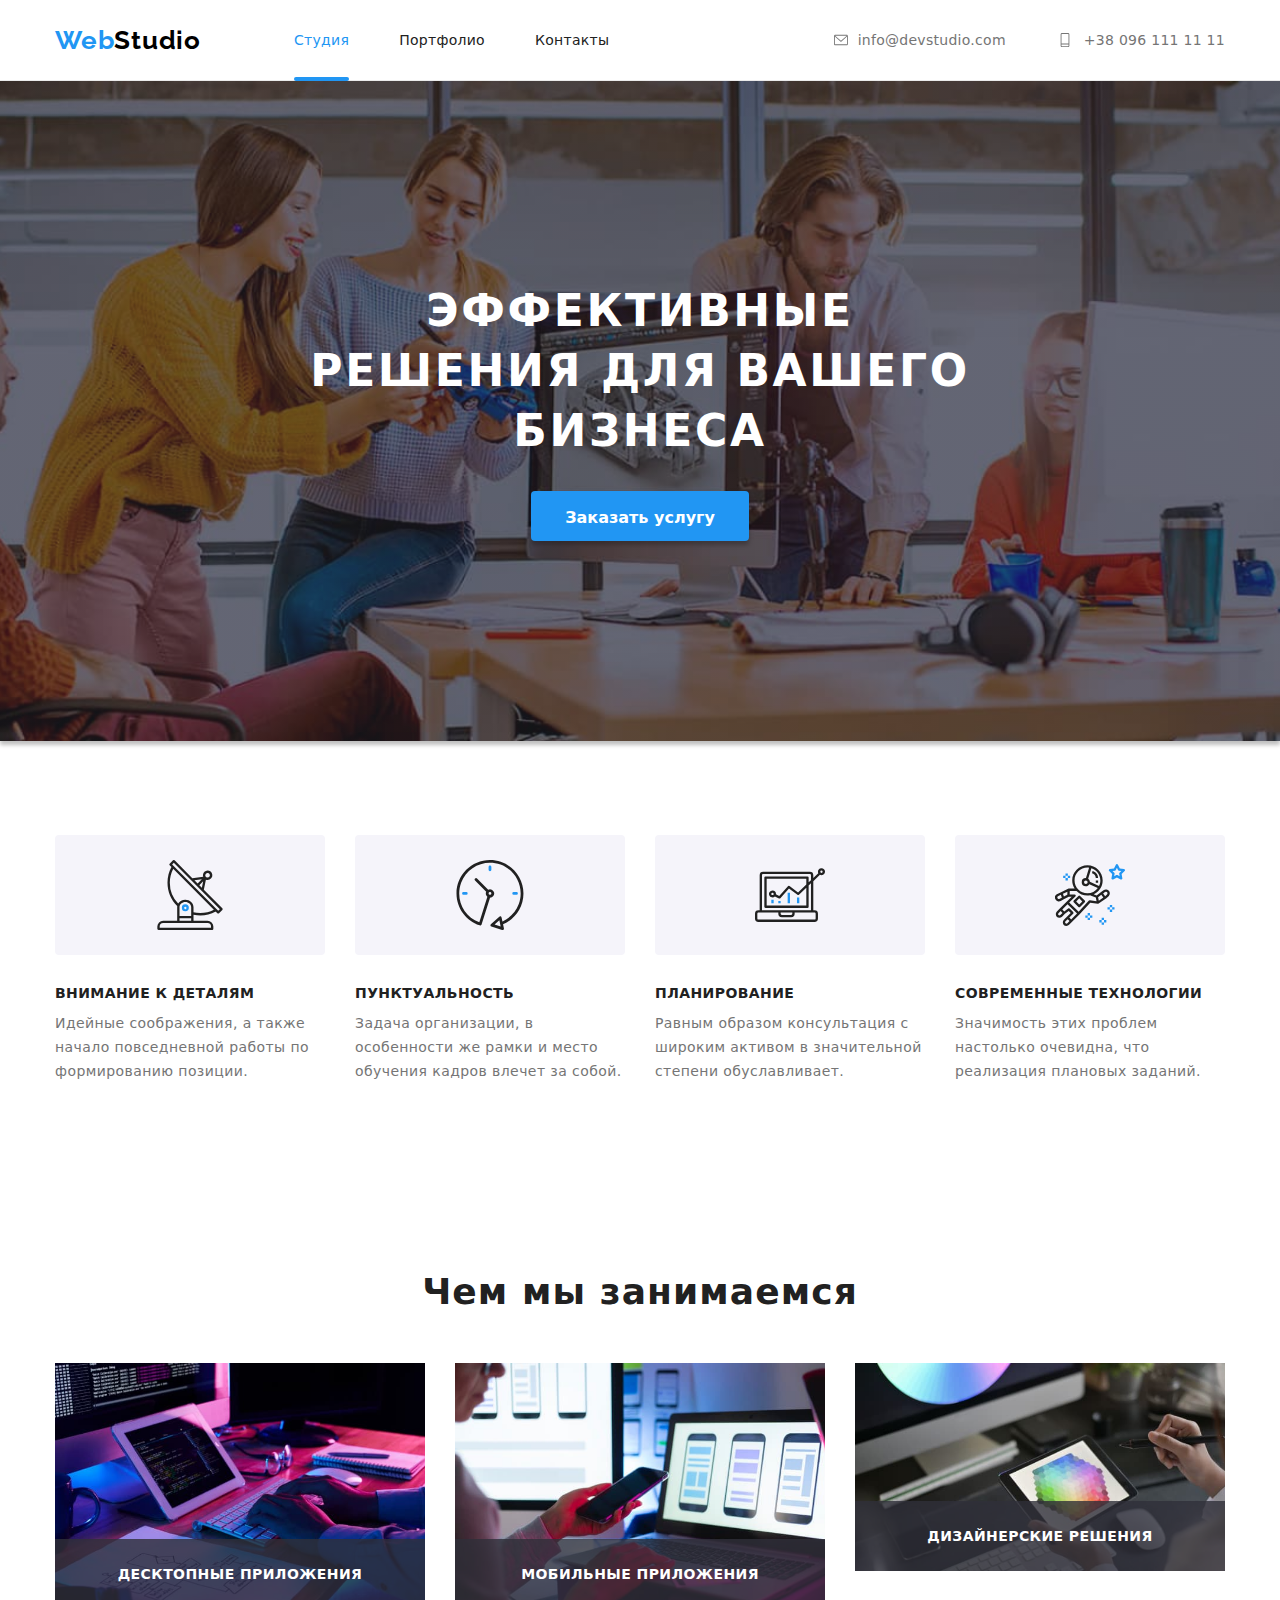
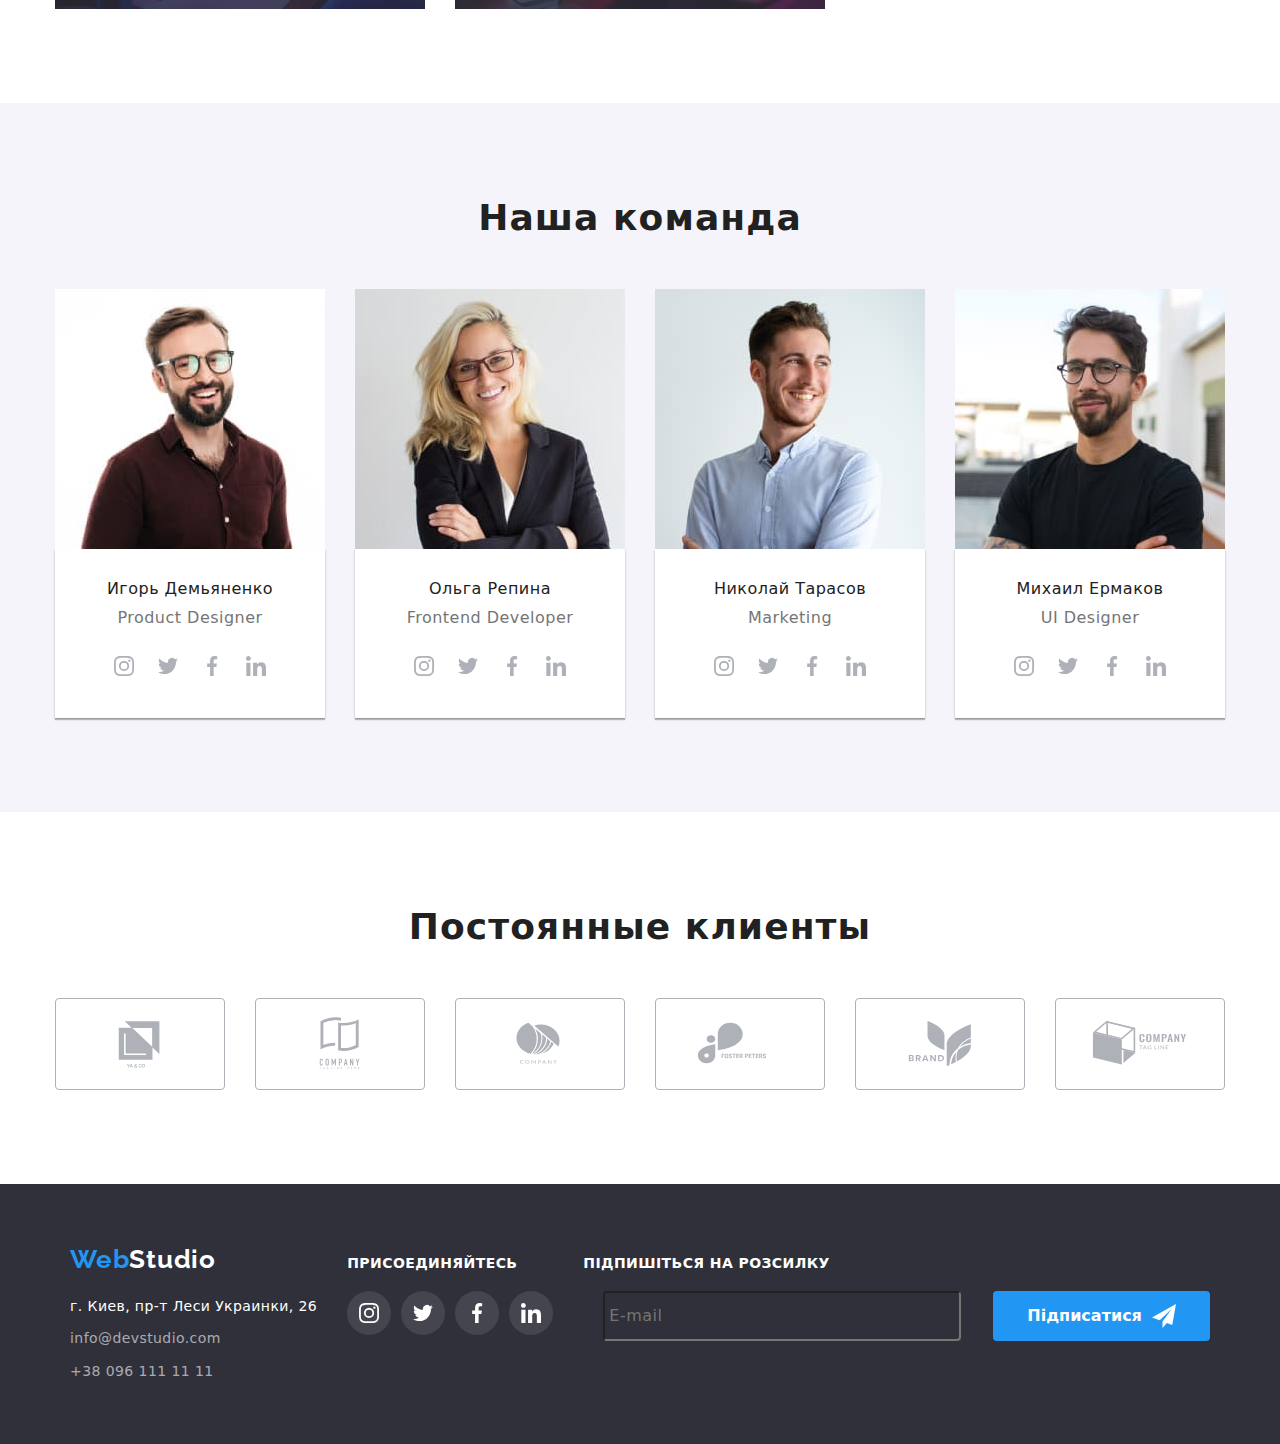
==== commit 3ff58e10: "header" ====
--- a/index.html
+++ b/index.html
@@ -44,7 +44,10 @@
         </nav>
         <ul class="header-link list connect connect__mailtel">
           <li class="connect__mail link">
-            <a href="mailto:info@devstudio.com" class="site-mailtel-link link">
+            <a
+              href="mailto:info@devstudio.com"
+              class="site-mailtel-link site-mail-link link"
+            >
               <svg class="contact-icon contact-icon-mail">
                 <use href="./images/icons.svg#icon-envelope"></use>
               </svg>
@@ -52,7 +55,10 @@
             >
           </li>
           <li class="connect__tel link">
-            <a href="tel:+380961111111" class="site-mailtel-link link">
+            <a
+              href="tel:+380961111111"
+              class="site-mailtel-link site-tel-link link"
+            >
               <svg class="contact-icon contact-icon-tel">
                 <use href="./images/icons.svg#icon-smartphone"></use>
               </svg>
--- a/css/main.min.css
+++ b/css/main.min.css
@@ -1 +1 @@
-*{box-sizing:border-box}p,h1,h2,h3,h4,h5,h6{margin:0}ul{margin:0;padding-left:0}a{color:currentColor}address{font-style:normal}button{cursor:pointer}img{display:block;max-width:100%;height:auto;width:100%}main{display:flex;flex-direction:column;align-items:center}body{font-family:"Roboto",sans-serif;color:var(--first-btn-color)}section{width:100vw}/*! modern-normalize v1.1.0 | MIT License | https://github.com/sindresorhus/modern-normalize */*,::before,::after{box-sizing:border-box}html{line-height:1.15;-webkit-text-size-adjust:100%;-moz-tab-size:4;tab-size:4}body{margin:0;font-family:system-ui,-apple-system,"Segoe UI",Roboto,Helvetica,Arial,sans-serif,"Apple Color Emoji","Segoe UI Emoji"}hr{height:0;color:inherit}abbr[title]{text-decoration:underline dotted}b,strong{font-weight:bolder}code,kbd,samp,pre{font-family:ui-monospace,SFMono-Regular,Consolas,"Liberation Mono",Menlo,monospace;font-size:1em}small{font-size:80%}sub,sup{font-size:75%;line-height:0;position:relative;vertical-align:baseline}sub{bottom:-0.25em}sup{top:-0.5em}table{text-indent:0;border-color:inherit}button,input,optgroup,select,textarea{font-family:inherit;font-size:100%;line-height:1.15;margin:0}button,select{text-transform:none}button,[type=button],[type=reset],[type=submit]{-webkit-appearance:button}::-moz-focus-inner{border-style:none;padding:0}:-moz-focusring{outline:1px dotted ButtonText}:-moz-ui-invalid{box-shadow:none}legend{padding:0}progress{vertical-align:baseline}::-webkit-inner-spin-button,::-webkit-outer-spin-button{height:auto}[type=search]{-webkit-appearance:textfield;outline-offset:-2px}::-webkit-search-decoration{-webkit-appearance:none}::-webkit-file-upload-button{-webkit-appearance:button;font:inherit}summary{display:list-item}.link{text-decoration:none}.list{list-style:none}.section{padding-top:60px;padding-bottom:60px}@media screen and (min-width: 1200px){.section{padding-top:94px;padding-bottom:94px}}.no-scroll{overflow:hidden}:root{--first-title-color: #212121;--second-title-color: #757575;--axent-color: #2196f3;--first-btn-color: #212121;--second-btn-color: #ffffff;--background-color: #f5f4fa;--background: #2f303a;--title-color: #ffffff}.visually-hidden{position:absolute;white-space:nowrap;width:1px;height:1px;overflow:hidden;border:0;padding:0;clip:rect(0 0 0 0);clip-path:inset(50%);margin:-1px}.blue-logo{color:var(--axent-color)}.logo{font-family:"Raleway",sans-serif;font-weight:700;font-size:26px;line-height:1.19;letter-spacing:.03em;color:#000;margin-right:93px;padding-top:24px;padding-bottom:24px}.container{width:100%;margin-left:auto;margin-right:auto;padding-left:15px;padding-right:15px}@media screen and (min-width: 480px){.container{max-width:480px}}@media screen and (min-width: 768px){.container{max-width:768px}}@media screen and (min-width: 1200px){.container{max-width:1200px}}input{width:100%;max-width:358px;height:50px;font-family:"Roboto" sans-serif;font-style:normal;font-size:16px;line-height:1.25;display:flex;align-items:center;letter-spacing:.03em;border-radius:4px;padding:4px;background-color:#2f303a;color:rgba(255,255,255,.6)}@media screen and (min-width: 1200px){input{width:358px}}.hero__btn{font-family:inherit;font-weight:700;font-size:16px;line-height:1.875;text-align:center;min-width:200px;height:50px;border-radius:4px;border-color:rgba(0,0,0,0);padding:10px 32px;box-sizing:border-box;color:var(--title-color);background:var(--axent-color);box-shadow:0px 4px 4px 0px rgba(0,0,0,.25);transition:background-color 250ms cubic-bezier(0.4, 0, 0.2, 1)}.hero__btn:hover,.hero__btn:focus{background-color:#188ce8}.header{color:var(--title-color);border-bottom:1px solid #ececec}.header>.container{display:flex;align-items:center}.header-logo{display:flex;align-items:center}@media screen and (min-width: 768px){.navigation__container{justify-content:space-between}}.header-link{display:none}@media screen and (min-width: 768px){.header-link{display:flex}}@media screen and (min-width: 1200px){.header-link{display:flex}}.header-item:not(:last-child){margin-right:50px}.connect{display:none}@media screen and (min-width: 768px){.connect{display:block}}@media screen and (min-width: 1200px){.connect{margin-left:auto;display:flex;align-items:center;gap:50px}}.site-nav{font-weight:500;font-size:14px;line-height:1.1428571429;letter-spacing:.02em;display:block;padding-top:32px;padding-bottom:32px;color:var(--first-title-color);transition:color 250ms cubic-bezier(0.4, 0, 0.2, 1)}.site-nav:hover,.site-nav:focus{color:var(--axent-color)}.current-axent-color{color:var(--axent-color)}@media screen and (min-width: 768px){.connect__mail{margin-bottom:10px}}@media screen and (min-width: 1200px){.connect__mail{margin-bottom:0}}@media screen and (min-width: 768px){.connect__mailtel{display:flex;flex-wrap:wrap;justify-content:end;text-align:right}.connect__mailtel:not(:last-child){padding-top:21px}.connect__mailtel:not(:first-child){padding-bottom:21px}}@media screen and (min-width: 1200px){.connect__mailtel:not(:last-child){margin-bottom:0px}.connect__mailtel:not(:first-child){padding-bottom:0px}}.site-mailtel-link{font-weight:500;letter-spacing:.02em;display:flex;align-items:center;color:var(--second-title-color);transition:color 250ms cubic-bezier(0.4, 0, 0.2, 1)}@media screen and (min-width: 768px){.site-mailtel-link{justify-content:start;font-size:12px;line-height:1.1666666667}}@media screen and (min-width: 1200px){.site-mailtel-link{padding-top:32px;padding-bottom:32px;font-size:14px;line-height:1.1428571429}}.site-mailtel-link:hover,.site-mailtel-link:focus{color:var(--axent-color)}.current{position:relative}.current::after{position:absolute;content:"";border-radius:2px;width:100%;height:4px;left:0;bottom:-1px;background-color:#2196f3}.contact-icon{fill:currentColor}@media screen and (min-width: 768px){.contact-icon{margin-right:8px}}@media screen and (min-width: 1200px){.contact-icon{margin-right:10px}}@media screen and (min-width: 768px){.contact-icon-mail{width:10px;height:14px}}@media screen and (min-width: 1200px){.contact-icon-mail{width:14px;height:16px}}@media screen and (min-width: 768px){.contact-icon-tel{width:14px;height:12px}}@media screen and (min-width: 1200px){.contact-icon-tel{width:18px;height:14px}}.menu-open{margin-left:auto;border:rgba(0,0,0,0);background-color:rgba(0,0,0,0);padding:0}@media screen and (min-width: 768px){.menu-open{display:none}}.mob-menu{position:fixed;width:100vw;max-width:767px;height:100vh;background-color:#fff;top:0;z-index:22;padding-top:48px;padding-bottom:48px;padding-left:40px;transform:translate(-1%, -1%) scale(1);transition:transform 250ms cubic-bezier(0.4, 0, 0.2, 1)}.mob-menu>.container{display:flex;flex-direction:column;height:100%;justify-content:space-between;overflow:auto}.backdrop .is-hidden .mob-menu{transform:translate(-1%, -1%) scale(0)}.menu-close{position:absolute;right:25px;top:21px;width:40px;height:40px;border:rgba(0,0,0,0);background-color:rgba(0,0,0,0);padding:0;cursor:pointer}.menu-close:hover,.menu-close:focus{color:#2196f3}.mob-menu__link{font-weight:500;font-size:40px;line-height:calc 1.175;letter-spacing:.02em;color:#212121}.mob-menu__item:not(:last-child){margin-bottom:32px}.mob-connect__tel{font-weight:500;font-size:34px;line-height:1.1764705882;letter-spacing:.02em;color:var(--axent-color)}.mob-connect__mail{font-weight:500;font-size:24px;line-height:1.1666666667;letter-spacing:.02em;color:var(--second-title-color)}.mob-soc{display:flex;flex-wrap:wrap;margin-top:67px}.mob-soc__link{font-weight:500;font-size:18px;line-height:1.2222222222;letter-spacing:.02em;color:#2196f3;text-align:left}.mob-soc__link:not(:last-child){margin-bottom:20px;padding-right:5px;border-right:1px solid rgba(33,33,33,.2)}.mob-soc__link:not(:first-child){padding-left:5px}.hero{text-align:center;padding-top:118px;padding-bottom:118px;max-width:1600px;background:var(--background);background-image:linear-gradient(rgba(47, 48, 58, 0.4), rgba(47, 48, 58, 0.4)),url(../images/header.jpg);background-repeat:no-repeat;background-position:center;background-size:cover;box-shadow:0px 4px 4px 0px rgba(0,0,0,.25)}@media screen and (min-width: 1200px){.hero{padding-top:200px;padding-bottom:200px}}@media screen and (min-width: 480px){.hero{background-image:linear-gradient(rgba(47, 48, 58, 0.4), rgba(47, 48, 58, 0.4)),url(../images/header-mob.jpg)}}@media screen and (min-width: 480px)and (min-device-pixel-ratio: 2),screen and (min-width: 480px)and (-webkit-min-device-pixel-ratio: 2),screen and (min-width: 480px)and (min-resolution: 192dpi),screen and (min-width: 480px)and (min-resolution: 2dppx){.hero{background-image:linear-gradient(rgba(47, 48, 58, 0.4), rgba(47, 48, 58, 0.4)),url(../images/header-mob2x.jpg)}}@media screen and (min-width: 768px){.hero{background-image:linear-gradient(rgba(47, 48, 58, 0.4), rgba(47, 48, 58, 0.4)),url(../images/header-tab.jpg)}}@media screen and (min-width: 768px)and (min-device-pixel-ratio: 2),screen and (min-width: 768px)and (-webkit-min-device-pixel-ratio: 2),screen and (min-width: 768px)and (min-resolution: 192dpi),screen and (min-width: 768px)and (min-resolution: 2dppx){.hero{background-image:linear-gradient(rgba(47, 48, 58, 0.4), rgba(47, 48, 58, 0.4)),url(../images/header-tab2x.jpg)}}@media screen and (min-width: 1200px){.hero{background-image:linear-gradient(rgba(47, 48, 58, 0.4), rgba(47, 48, 58, 0.4)),url(../images/header.jpg)}}@media screen and (min-width: 1200px)and (min-device-pixel-ratio: 2),screen and (min-width: 1200px)and (-webkit-min-device-pixel-ratio: 2),screen and (min-width: 1200px)and (min-resolution: 192dpi),screen and (min-width: 1200px)and (min-resolution: 2dppx){.hero{background-image:linear-gradient(rgba(47, 48, 58, 0.4), rgba(47, 48, 58, 0.4)),url(../images/header2x.jpg)}}.hero__content{color:var(--title-color)}.hero__title{text-align:center;letter-spacing:.06em;margin:auto;margin-bottom:30px;font-weight:900;font-size:20px;line-height:1.9}@media screen and (min-width: 480px){.hero__title{font-weight:900;font-size:26px;line-height:1.6153846154}}@media screen and (min-width: 768px){.hero__title{font-weight:900;font-size:26px;line-height:1.6153846154;max-width:360px}}@media screen and (min-width: 1200px){.hero__title{font-weight:900;font-size:44px;line-height:1.3636363636;max-width:696px}}.afterhero__section{display:block}.afterhero__wrap{display:flex;flex-wrap:wrap;gap:30px}.afterhero__title{font-weight:700;font-size:14px;line-height:1.1428571429;letter-spacing:.03em;margin-bottom:10px;color:var(--first-title-color)}.afterhero__text{font-weight:400;font-size:14px;line-height:1.7142857143;letter-spacing:.03em;color:var(--second-title-color)}.afterhero__link{width:100%}@media screen and (min-width: 768px){.afterhero__link{width:calc((100% - 30px)/2)}}@media screen and (min-width: 1200px){.afterhero__link{width:calc((100% - 90px)/4)}}.afterhero__card{width:100%;height:120px;border-radius:4px;margin-bottom:30px;justify-content:center;align-items:center;background-color:#f5f4fa;display:flex}.about-us{display:none}@media screen and (min-width: 1200px){.about-us{display:block}}.about-us__title{font-weight:700;font-size:36px;text-align:center;line-height:1.1666666667;letter-spacing:.03em;margin-bottom:50px;color:var(--first-title-color)}.about-us__img{display:flex;justify-content:center;gap:30px}.about-us__wrap{position:relative}.about-us__txt{font-weight:700;font-size:14px;line-height:1.1428571429;text-align:center;letter-spacing:.03em;color:var(--title-color);background-color:rgba(47,48,58,.8);position:absolute;width:100%;height:70px;bottom:0;left:0;display:flex;align-items:center;justify-content:center}.team{display:block;color:var(--first-title-color);background-color:var(--background-color)}.team__header{font-weight:700;font-size:36px;text-align:center;line-height:1.1666666667;letter-spacing:.03em;margin-bottom:50px}.team__wrap{display:flex;flex-wrap:wrap;gap:30px}.team__item{background-color:#fff;width:100%}@media screen and (min-width: 768px){.team__item{width:calc((100% - 30px)/2)}}@media screen and (min-width: 1200px){.team__item{width:calc((100% - 90px)/4)}}.team__container{padding-top:30px;padding-bottom:30px;padding-left:32px;padding-right:32px;box-shadow:0px 1px 3px rgba(0,0,0,.12),0px 1px 1px rgba(0,0,0,.14),0px 2px 1px rgba(0,0,0,.2)}.team__name{font-weight:500;font-size:16px;line-height:1.1875;letter-spacing:.03em;margin-bottom:10px;text-align:center;color:var(--first-title-color)}.team__text{font-weight:400;font-size:16px;line-height:1.19;letter-spacing:.03em;margin-bottom:16px;color:var(--second-title-color);text-align:center}.team__soc{display:flex;justify-content:center}.team__link{width:44px;height:44px;border-radius:50%;display:flex;align-items:center;justify-content:center;transition:background-color 250ms cubic-bezier(0.4, 0, 0.2, 1)}.team__link:hover,.team__link:focus{background-color:#2196f3}.team__soc-item{gap:10px}.team__icon{fill:#afb1b8;transition:fill 250ms cubic-bezier(0.4, 0, 0.2, 1)}.team__link:hover .team__icon,.team__link:focus .team__icon{fill:#fff}.client{display:block}.client__header{font-weight:700;font-size:36px;text-align:center;line-height:1.1666666667;letter-spacing:.03em;margin-bottom:50px;color:var(--first-title-color)}.client__logo{display:flex;flex-wrap:wrap;gap:30px}.client__icon{display:flex;justify-content:center}.icon__logo{fill:#afb1b8}.client__link:hover .icon__logo,.client__link:focus .icon__logo{fill:#2196f3}.client__link{border:1px solid #afb1b8;border-radius:4px;cursor:pointer;display:flex;align-items:center;justify-content:center;height:92px;width:calc((100% - 30px)/2);transition:fill 250ms cubic-bezier(0.4, 0, 0.2, 1),border-color 250ms cubic-bezier(0.4, 0, 0.2, 1)}@media screen and (min-width: 768px){.client__link{width:calc((100% - 60px)/3)}}@media screen and (min-width: 1200px){.client__link{width:calc((100% - 150px)/6)}}.client__link:hover,.client__link:focus{border-color:#2196f3}.footer{padding-top:60px;padding-bottom:60px;background:var(--background)}.footer-logo{font-family:"Raleway",sans-serif;font-weight:700;font-size:26px;line-height:1.1923076923;letter-spacing:.03em;color:var(--title-color)}.addres{margin-top:20px}.addres-link-adres{font-style:normal;font-size:14px;line-height:1.71;letter-spacing:.03em;color:var(--title-color)}.addres-link-adres:hover,.addres-link-adres:focus{color:var(--axent-color)}.addres-link-footer{font-style:normal;font-size:14px;line-height:1.71;letter-spacing:.03em;color:rgba(255,255,255,.6);transition:color 250ms cubic-bezier(0.4, 0, 0.2, 1)}.addres-link-footer:hover,.addres-link-footer:focus{color:var(--axent-color)}.addres-footer:not(:last-child){margin-bottom:9px}@media screen and (min-width: 480px){.footer-conteiner{display:block;justify-content:center}}@media screen and (min-width: 768px){.footer-conteiner{display:flex;align-items:baseline;flex-wrap:wrap}}@media screen and (min-width: 1200px){.footer-conteiner{display:flex;align-items:baseline}}@media screen and (max-width: 767px){.footer-cont:not(:first-child){margin-top:60px}}.footer-cont{margin-right:auto;margin-left:auto;text-align:center;justify-content:space-between}@media screen and (min-width: 1200px){.footer-cont{text-align:left;justify-content:space-around}}@media screen and (min-width: 768px){.footer-cont:last-child{margin-top:60px}}@media screen and (min-width: 1200px){.footer-cont:last-child{margin-top:0}}.footer-hed{font-weight:700;font-size:14px;line-height:1.1428571429;letter-spacing:.03em;text-transform:uppercase;color:var(--title-color);margin-bottom:20px}.footer-soc{display:flex;justify-content:center;gap:10px}.footer-soc-link{width:44px;height:44px;border-radius:50%;background-color:rgba(255,255,255,.1);display:flex;align-items:center;justify-content:center;transition:background-color 250ms cubic-bezier(0.4, 0, 0.2, 1)}.footer-soc-link:hover,.footer-soc-link:focus{background-color:#2196f3}.footer-soc-icon{fill:#fff}.footer-soc-link:hover .footer-soc-icon,.footer-soc-link:focus .footer-soc-icon{fill:#fff}.footer-form{display:flex}.footer-field{display:flex;flex-wrap:wrap;justify-content:center;gap:20px}.footer-btn{display:flex;align-items:center;justify-content:center;font-weight:700;font-size:16px;line-height:1.875;text-align:center;min-width:200px;height:50px;border-radius:4px;border-color:rgba(0,0,0,0);padding:10px 32px;box-sizing:border-box;color:var(--title-color);background:var(--axent-color);margin-left:12px;transition:background-color 250ms cubic-bezier(0.4, 0, 0.2, 1),box-shadow 250ms cubic-bezier(0.4, 0, 0.2, 1)}.footer-btn:hover,.footer-btn:focus{background-color:#188ce8;box-shadow:0px 4px 4px 0px rgba(0,0,0,.25)}.btn-svg{fill:currentColor;margin-left:10px}.footer-label{font-weight:700;font-size:14px;line-height:1.1428571429;letter-spacing:.03em;text-transform:uppercase;color:var(--title-color);margin-bottom:20px;text-align:center}@media screen and (min-width: 1200px){.footer-label{text-align:left}}.backdrop{position:fixed;top:0;width:100%;height:100%;border-color:rgba(0,0,0,.2);transition:opacity 250ms cubic-bezier(0.4, 0, 0.2, 1),visibility 250ms cubic-bezier(0.4, 0, 0.2, 1)}.modal{width:450px;height:609px;background-color:#fff;box-shadow:0px 1px 3px rgba(0,0,0,.12),0px 1px 1px rgba(0,0,0,.14),0px 2px 1px rgba(0,0,0,.2);border-radius:4px;position:absolute;overflow-y:auto;top:50%;left:50%;padding:40px;transform:translate(-50%, -50%) scale(1);transition:transform 250ms cubic-bezier(0.4, 0, 0.2, 1)}@media screen and (min-width: 1200px){.modal{width:528px;height:581px}}.backdrop .is-hidden .modal{transform:translate(-50%, -50%) scale(0)}.modal-close{position:absolute;right:8px;top:8px;width:30px;height:30px;background-color:#fff;border:1px solid rgba(0,0,0,.1);border-radius:50%}.modal-close:hover,.modal-close:focus{background-color:currentColor;border:1px solid #188ce8}.is-hidden{opacity:0;visibility:hidden;pointer-events:none}.modal-title{display:flex;justify-content:center;font-weight:700;font-size:20px;line-height:1.5;text-align:center;letter-spacing:.03em;color:#212121;margin-bottom:12px}@media screen and (min-width: 1200px){.modal-title{line-height:1.15;margin-bottom:15px}}.modal-input{width:100%;height:40px;background-color:#fff;border:1px solid rgba(33,33,33,.2);border-radius:4px;padding-left:30px;outline:rgba(0,0,0,0);transition:border 250ms cubic-bezier(0.4, 0, 0.2, 1),box-shadow 250ms cubic-bezier(0.4, 0, 0.2, 1)}.modal-input::placeholder{color:#757575}.modal-input:hover,.modal-input:focus{border:1px solid #188ce8;background:#fff;box-shadow:0px 1px 3px rgba(0,0,0,.12),0px 1px 1px rgba(0,0,0,.14),0px 2px 1px rgba(0,0,0,.2)}.input-wrap{position:relative;gap:30px}.modal-icon{position:absolute;left:8px;top:50%;transform:translateY(-50%);transition:fill 250ms cubic-bezier(0.4, 0, 0.2, 1)}.modal-input:focus+.modal-icon{fill:#188ce8}.modal-label{font-size:12px;line-height:1.1666666667;letter-spacing:.01em;display:block;color:#757575;margin-bottom:4px}textarea{display:block}.modal-txt{height:120px;width:100%;border:1px solid rgba(33,33,33,.2);border-radius:4px;resize:none;font-family:"Roboto",sans-serif;font-weight:400;font-size:12px;line-height:14px;letter-spacing:.01em;padding:10px;color:rgba(117,117,117,.5)}.check-txt{font-family:"Roboto",sans-serif;font-weight:400;font-size:12px;line-height:1.1666666667;letter-spacing:.03em;color:#757575;display:flex;align-items:center}@media screen and (min-width: 1200px){.check-txt{font-size:14px;line-height:1.71}}.check-txt span{width:16px;height:15px;border:2px solid #212121;border-radius:2px;margin-right:10px;display:flex;align-items:center;justify-content:center}.modal-check:focus+.check-txt span{border-color:#2196f3}.modal-check:checked+.check-txt span{background-color:#2196f3;border:none}.modal-check:focus+.check-txt span{border-color:#2196f3}.check-icon{fill:rgba(0,0,0,0)}.modal-check:checked+.check-txt .check-icon{fill:#fff}.treaty{display:flex;justify-content:center;font-weight:400;font-size:12px;line-height:1.1666666667;letter-spacing:.03em;color:var(--axent-color);padding-left:5px}@media screen and (min-width: 1200px){.treaty{font-size:14px;line-height:1.71}}.check-treaty{display:flex;justify-content:center}.modal-field:not(:last-child){margin-bottom:10px}.modal-field:last-child{margin-bottom:20px}.modal-btn{font-weight:700;font-size:16px;line-height:1.875;text-align:center;min-width:200px;height:50px;border-radius:4px;border-color:rgba(0,0,0,0);padding:10px 32px;box-sizing:border-box;display:flex;justify-content:center;color:var(--title-color);background:var(--axent-color);transition:background-color 250ms cubic-bezier(0.4, 0, 0.2, 1),box-shadow 250ms cubic-bezier(0.4, 0, 0.2, 1)}.modal-btn:hover,.modal-btn:focus{background-color:#188ce8;box-shadow:0px 4px 4px 0px rgba(0,0,0,.25)}.btn-form{margin-top:30px;display:flex;justify-content:center;text-align:center}.hero-portfolio{padding-top:60px;padding-bottom:60px}@media screen and (min-width: 1200px){.hero-portfolio{padding-top:94px;padding-bottom:94px}}.btn{font-family:"Roboto";font-style:normal;font-weight:500;cursor:pointer;font-size:16px;line-height:1.62;text-align:center;letter-spacing:.03em;border-radius:4px;padding-top:6px;padding-bottom:6px;padding-left:20px;padding-right:20px;color:var(--first-btn-color);background-color:var(--background-color);border-color:rgba(0,0,0,0);transition:color 250ms cubic-bezier(0.4, 0, 0.2, 1),background-color 250ms cubic-bezier(0.4, 0, 0.2, 1),box-shadow 250ms cubic-bezier(0.4, 0, 0.2, 1)}.btn-link:hover,.btn-link:focus{color:var(--second-btn-color);background-color:var(--axent-color);box-shadow:0px 4px 4px 0px rgba(0,0,0,.25)}.btn-wrap{display:flex;flex-wrap:wrap;margin-bottom:50px;gap:8px}@media screen and (min-width: 768px){.btn-wrap{justify-content:center}}@media screen and (min-width: 1200px){.btn-wrap{justify-content:center}}.portfolio-div{padding:20px 24px;border:1px solid #eee;border-top:0;flex-grow:inherit}.portfolio-wrap{display:flex;flex-wrap:wrap;gap:30px}@media screen and (min-width: 480px){.portfolio-wrap{justify-content:center}}@media screen and (min-width: 768px){.portfolio-wrap{justify-content:start}}.portfolio__link{display:flex}@media screen and (min-width: 768px){.portfolio__link{width:calc((100% - 30px)/2)}}@media screen and (min-width: 1200px){.portfolio__link{width:calc((100% - 60px)/3)}}.portfolio{font-weight:700;font-size:18px;line-height:2;letter-spacing:.06em;text-align:left;margin-bottom:4px;color:var(--first-title-color)}.img-portfolio{display:block;transition:box-shadow 250ms cubic-bezier(0.4, 0, 0.2, 1)}.img-portfolio:hover,.img-portfolio:focus{box-shadow:0px 4px 4px 0px rgba(0,0,0,.25)}.img-portfolio-wrap{position:relative;overflow:hidden}.portfolio-hover-text{position:absolute;top:0;left:0;letter-spacing:.03em;font-size:18px;line-height:1.56;height:100%;color:#fff;background-color:rgba(33,150,243,.9);padding-left:24px;padding-right:24px;padding-top:63px;padding-bottom:63px;transform:translateY(101%);transition:transform 250ms cubic-bezier(0.4, 0, 0.2, 1);overflow:auto}.img-portfolio:hover .portfolio-hover-text,.img-portfolio:focus .portfolio-hover-text{transform:translateY(0%)}.portfolio-text{font-size:16px;line-height:1.88;letter-spacing:.03em;color:var(--second-title-color)}/*# sourceMappingURL=main.min.css.map */+*{box-sizing:border-box}p,h1,h2,h3,h4,h5,h6{margin:0}ul{margin:0;padding-left:0}a{color:currentColor}address{font-style:normal}button{cursor:pointer}img{display:block;max-width:100%;height:auto;width:100%}main{display:flex;flex-direction:column;align-items:center}body{font-family:"Roboto",sans-serif;color:var(--first-btn-color)}section{width:100vw}/*! modern-normalize v1.1.0 | MIT License | https://github.com/sindresorhus/modern-normalize */*,::before,::after{box-sizing:border-box}html{line-height:1.15;-webkit-text-size-adjust:100%;-moz-tab-size:4;tab-size:4}body{margin:0;font-family:system-ui,-apple-system,"Segoe UI",Roboto,Helvetica,Arial,sans-serif,"Apple Color Emoji","Segoe UI Emoji"}hr{height:0;color:inherit}abbr[title]{text-decoration:underline dotted}b,strong{font-weight:bolder}code,kbd,samp,pre{font-family:ui-monospace,SFMono-Regular,Consolas,"Liberation Mono",Menlo,monospace;font-size:1em}small{font-size:80%}sub,sup{font-size:75%;line-height:0;position:relative;vertical-align:baseline}sub{bottom:-0.25em}sup{top:-0.5em}table{text-indent:0;border-color:inherit}button,input,optgroup,select,textarea{font-family:inherit;font-size:100%;line-height:1.15;margin:0}button,select{text-transform:none}button,[type=button],[type=reset],[type=submit]{-webkit-appearance:button}::-moz-focus-inner{border-style:none;padding:0}:-moz-focusring{outline:1px dotted ButtonText}:-moz-ui-invalid{box-shadow:none}legend{padding:0}progress{vertical-align:baseline}::-webkit-inner-spin-button,::-webkit-outer-spin-button{height:auto}[type=search]{-webkit-appearance:textfield;outline-offset:-2px}::-webkit-search-decoration{-webkit-appearance:none}::-webkit-file-upload-button{-webkit-appearance:button;font:inherit}summary{display:list-item}.link{text-decoration:none}.list{list-style:none}.section{padding-top:60px;padding-bottom:60px}@media screen and (min-width: 1200px){.section{padding-top:94px;padding-bottom:94px}}.no-scroll{overflow:hidden}:root{--first-title-color: #212121;--second-title-color: #757575;--axent-color: #2196f3;--first-btn-color: #212121;--second-btn-color: #ffffff;--background-color: #f5f4fa;--background: #2f303a;--title-color: #ffffff}.visually-hidden{position:absolute;white-space:nowrap;width:1px;height:1px;overflow:hidden;border:0;padding:0;clip:rect(0 0 0 0);clip-path:inset(50%);margin:-1px}.blue-logo{color:var(--axent-color)}.logo{font-family:"Raleway",sans-serif;font-weight:700;font-size:26px;line-height:1.19;letter-spacing:.03em;color:#000;margin-right:93px;padding-top:24px;padding-bottom:24px}.container{width:100%;margin-left:auto;margin-right:auto;padding-left:15px;padding-right:15px}@media screen and (min-width: 480px){.container{max-width:480px}}@media screen and (min-width: 768px){.container{max-width:768px}}@media screen and (min-width: 1200px){.container{max-width:1200px}}input{width:100%;max-width:358px;height:50px;font-family:"Roboto" sans-serif;font-style:normal;font-size:16px;line-height:1.25;display:flex;align-items:center;letter-spacing:.03em;border-radius:4px;padding:4px;background-color:#2f303a;color:rgba(255,255,255,.6)}@media screen and (min-width: 1200px){input{width:358px}}.hero__btn{font-family:inherit;font-weight:700;font-size:16px;line-height:1.875;text-align:center;min-width:200px;height:50px;border-radius:4px;border-color:rgba(0,0,0,0);padding:10px 32px;box-sizing:border-box;color:var(--title-color);background:var(--axent-color);box-shadow:0px 4px 4px 0px rgba(0,0,0,.25);transition:background-color 250ms cubic-bezier(0.4, 0, 0.2, 1)}.hero__btn:hover,.hero__btn:focus{background-color:#188ce8}.header{color:var(--title-color);border-bottom:1px solid #ececec}.header>.container{display:flex;align-items:center}.header-logo{display:flex;align-items:center}@media screen and (min-width: 768px){.navigation__container{justify-content:space-between}}.header-link{display:none}@media screen and (min-width: 768px){.header-link{display:flex}}@media screen and (min-width: 1200px){.header-link{display:flex}}.header-item:not(:last-child){margin-right:50px}.connect{display:none}@media screen and (min-width: 768px){.connect{display:block}}@media screen and (min-width: 1200px){.connect{margin-left:auto;display:flex;align-items:center;gap:50px}}.site-nav{font-weight:500;font-size:14px;line-height:1.1428571429;letter-spacing:.02em;display:block;padding-top:32px;padding-bottom:32px;color:var(--first-title-color);transition:color 250ms cubic-bezier(0.4, 0, 0.2, 1)}.site-nav:hover,.site-nav:focus{color:var(--axent-color)}.current-axent-color{color:var(--axent-color)}@media screen and (min-width: 768px){.connect__mail{margin-bottom:10px}}@media screen and (min-width: 1200px){.connect__mail{margin-bottom:0}}@media screen and (min-width: 768px){.connect__mailtel{display:flex;flex-wrap:wrap;justify-content:end;text-align:right}}@media screen and (min-width: 768px){.site-mail-link{padding-top:21px}}@media screen and (min-width: 1200px){.site-mail-link{padding-top:0px}}@media screen and (min-width: 768px){.site-tel-link{padding-bottom:21px}}@media screen and (min-width: 1200px){.site-tel-link{padding-bottom:0px}}.site-mailtel-link{font-weight:500;letter-spacing:.02em;display:flex;align-items:center;color:var(--second-title-color);transition:color 250ms cubic-bezier(0.4, 0, 0.2, 1)}@media screen and (min-width: 768px){.site-mailtel-link{justify-content:start;font-size:12px;line-height:1.1666666667}}@media screen and (min-width: 1200px){.site-mailtel-link{padding-top:32px;padding-bottom:32px;font-size:14px;line-height:1.1428571429}}.site-mailtel-link:hover,.site-mailtel-link:focus{color:var(--axent-color)}.current{position:relative}.current::after{position:absolute;content:"";border-radius:2px;width:100%;height:4px;left:0;bottom:-1px;background-color:#2196f3}.contact-icon{fill:currentColor}@media screen and (min-width: 768px){.contact-icon{margin-right:8px}}@media screen and (min-width: 1200px){.contact-icon{margin-right:10px}}@media screen and (min-width: 768px){.contact-icon-mail{width:14px;height:16px}}@media screen and (min-width: 1200px){.contact-icon-mail{width:14px;height:16px}}@media screen and (min-width: 768px){.contact-icon-tel{width:18px;height:14px}}@media screen and (min-width: 1200px){.contact-icon-tel{width:18px;height:14px}}.menu-open{margin-left:auto;border:rgba(0,0,0,0);background-color:rgba(0,0,0,0);padding:0}@media screen and (min-width: 768px){.menu-open{display:none}}.mob-menu{position:fixed;width:100vw;max-width:767px;height:100vh;background-color:#fff;top:0;z-index:22;padding-top:48px;padding-bottom:48px;padding-left:40px;transform:translate(-1%, -1%) scale(1);transition:transform 250ms cubic-bezier(0.4, 0, 0.2, 1)}@media screen and (min-width: 768px){.mob-menu{display:none}}.mob-menu>.container{display:flex;flex-direction:column;height:100%;justify-content:space-between;overflow:auto}.is-hidden .mob-menu{transform:translate(-1%, -1%) scale(0) 250ms cubic-bezier(0.4, 0, 0.2, 1);transition:opacity 250ms cubic-bezier(0.4, 0, 0.2, 1),visibility 250ms cubic-bezier(0.4, 0, 0.2, 1)}.menu-close{position:absolute;right:25px;top:21px;width:40px;height:40px;border:rgba(0,0,0,0);background-color:rgba(0,0,0,0);padding:0;cursor:pointer}.menu-close:hover,.menu-close:focus{color:#2196f3;transition:transform 250ms cubic-bezier(0.4, 0, 0.2, 1)}.mob-menu__link{font-weight:500;font-size:40px;line-height:calc 1.175;letter-spacing:.02em;color:#212121}.mob-menu__item:not(:last-child){margin-bottom:32px}.mob-connect__tel{font-weight:500;font-size:34px;line-height:1.1764705882;letter-spacing:.02em;color:var(--axent-color)}.mob-connect__mail{font-weight:500;font-size:24px;line-height:1.1666666667;letter-spacing:.02em;color:var(--second-title-color)}.mob-soc{display:flex;flex-wrap:wrap;margin-top:67px}.mob-soc__link{font-weight:500;font-size:18px;line-height:1.2222222222;letter-spacing:.02em;color:#2196f3;text-align:left}.mob-soc__link:not(:last-child){margin-bottom:20px;padding-right:5px;border-right:1px solid rgba(33,33,33,.2)}.mob-soc__link:not(:first-child){padding-left:5px}.hero{text-align:center;padding-top:118px;padding-bottom:118px;max-width:1600px;background:var(--background);background-image:linear-gradient(rgba(47, 48, 58, 0.4), rgba(47, 48, 58, 0.4)),url(../images/header.jpg);background-repeat:no-repeat;background-position:center;background-size:cover;box-shadow:0px 4px 4px 0px rgba(0,0,0,.25)}@media screen and (min-width: 1200px){.hero{padding-top:200px;padding-bottom:200px}}@media screen and (min-width: 480px){.hero{background-image:linear-gradient(rgba(47, 48, 58, 0.4), rgba(47, 48, 58, 0.4)),url(../images/header-mob.jpg)}}@media screen and (min-width: 480px)and (min-device-pixel-ratio: 2),screen and (min-width: 480px)and (-webkit-min-device-pixel-ratio: 2),screen and (min-width: 480px)and (min-resolution: 192dpi),screen and (min-width: 480px)and (min-resolution: 2dppx){.hero{background-image:linear-gradient(rgba(47, 48, 58, 0.4), rgba(47, 48, 58, 0.4)),url(../images/header-mob2x.jpg)}}@media screen and (min-width: 768px){.hero{background-image:linear-gradient(rgba(47, 48, 58, 0.4), rgba(47, 48, 58, 0.4)),url(../images/header-tab.jpg)}}@media screen and (min-width: 768px)and (min-device-pixel-ratio: 2),screen and (min-width: 768px)and (-webkit-min-device-pixel-ratio: 2),screen and (min-width: 768px)and (min-resolution: 192dpi),screen and (min-width: 768px)and (min-resolution: 2dppx){.hero{background-image:linear-gradient(rgba(47, 48, 58, 0.4), rgba(47, 48, 58, 0.4)),url(../images/header-tab2x.jpg)}}@media screen and (min-width: 1200px){.hero{background-image:linear-gradient(rgba(47, 48, 58, 0.4), rgba(47, 48, 58, 0.4)),url(../images/header.jpg)}}@media screen and (min-width: 1200px)and (min-device-pixel-ratio: 2),screen and (min-width: 1200px)and (-webkit-min-device-pixel-ratio: 2),screen and (min-width: 1200px)and (min-resolution: 192dpi),screen and (min-width: 1200px)and (min-resolution: 2dppx){.hero{background-image:linear-gradient(rgba(47, 48, 58, 0.4), rgba(47, 48, 58, 0.4)),url(../images/header2x.jpg)}}.hero__content{color:var(--title-color)}.hero__title{text-align:center;letter-spacing:.06em;margin:auto;margin-bottom:30px;font-weight:900;font-size:20px;line-height:1.9}@media screen and (min-width: 480px){.hero__title{font-weight:900;font-size:26px;line-height:1.6153846154}}@media screen and (min-width: 768px){.hero__title{font-weight:900;font-size:26px;line-height:1.6153846154;max-width:360px}}@media screen and (min-width: 1200px){.hero__title{font-weight:900;font-size:44px;line-height:1.3636363636;max-width:696px}}.afterhero__section{display:block}.afterhero__wrap{display:flex;flex-wrap:wrap;gap:30px}.afterhero__title{font-weight:700;font-size:14px;line-height:1.1428571429;letter-spacing:.03em;margin-bottom:10px;color:var(--first-title-color);text-align:center}@media screen and (min-width: 768px){.afterhero__title{text-align:left}}.afterhero__text{font-weight:400;font-size:14px;line-height:1.7142857143;letter-spacing:.03em;color:var(--second-title-color)}.afterhero__link{width:100%}@media screen and (min-width: 768px){.afterhero__link{width:calc((100% - 30px)/2)}}@media screen and (min-width: 1200px){.afterhero__link{width:calc((100% - 90px)/4)}}.afterhero__card{width:100%;height:120px;border-radius:4px;margin-bottom:30px;justify-content:center;align-items:center;background-color:#f5f4fa;display:flex}.about-us{display:none}@media screen and (min-width: 1200px){.about-us{display:block}}.about-us__title{font-weight:700;font-size:36px;text-align:center;line-height:1.1666666667;letter-spacing:.03em;margin-bottom:50px;color:var(--first-title-color)}.about-us__img{display:flex;justify-content:center;gap:30px}.about-us__wrap{position:relative}.about-us__txt{font-weight:700;font-size:14px;line-height:1.1428571429;text-align:center;letter-spacing:.03em;color:var(--title-color);background-color:rgba(47,48,58,.8);position:absolute;width:100%;height:70px;bottom:0;left:0;display:flex;align-items:center;justify-content:center}.team{display:block;color:var(--first-title-color);background-color:var(--background-color)}.team__header{font-weight:700;font-size:36px;text-align:center;line-height:1.1666666667;letter-spacing:.03em;margin-bottom:50px}.team__wrap{display:flex;flex-wrap:wrap;gap:30px}.team__item{background-color:#fff;width:100%}@media screen and (min-width: 768px){.team__item{width:calc((100% - 30px)/2)}}@media screen and (min-width: 1200px){.team__item{width:calc((100% - 90px)/4)}}.team__container{padding-top:30px;padding-bottom:30px;padding-left:32px;padding-right:32px;box-shadow:0px 1px 3px rgba(0,0,0,.12),0px 1px 1px rgba(0,0,0,.14),0px 2px 1px rgba(0,0,0,.2)}.team__name{font-weight:500;font-size:16px;line-height:1.1875;letter-spacing:.03em;margin-bottom:10px;text-align:center;color:var(--first-title-color)}.team__text{font-weight:400;font-size:16px;line-height:1.19;letter-spacing:.03em;margin-bottom:16px;color:var(--second-title-color);text-align:center}.team__soc{display:flex;justify-content:center}.team__link{width:44px;height:44px;border-radius:50%;display:flex;align-items:center;justify-content:center;transition:background-color 250ms cubic-bezier(0.4, 0, 0.2, 1)}.team__link:hover,.team__link:focus{background-color:#2196f3}.team__soc-item{gap:10px}.team__icon{fill:#afb1b8;transition:fill 250ms cubic-bezier(0.4, 0, 0.2, 1)}.team__link:hover .team__icon,.team__link:focus .team__icon{fill:#fff}.client{display:block}.client__header{font-weight:700;font-size:36px;text-align:center;line-height:1.1666666667;letter-spacing:.03em;margin-bottom:50px;color:var(--first-title-color)}.client__logo{display:flex;flex-wrap:wrap;gap:30px}.client__icon{display:flex;justify-content:center}.icon__logo{fill:#afb1b8}.client__link:hover .icon__logo,.client__link:focus .icon__logo{fill:#2196f3}.client__link{border:1px solid #afb1b8;border-radius:4px;cursor:pointer;display:flex;align-items:center;justify-content:center;height:92px;width:calc((100% - 30px)/2);transition:fill 250ms cubic-bezier(0.4, 0, 0.2, 1),border-color 250ms cubic-bezier(0.4, 0, 0.2, 1)}@media screen and (min-width: 768px){.client__link{width:calc((100% - 60px)/3)}}@media screen and (min-width: 1200px){.client__link{width:calc((100% - 150px)/6)}}.client__link:hover,.client__link:focus{border-color:#2196f3}.footer{padding-top:60px;padding-bottom:60px;background:var(--background)}.footer-logo{font-family:"Raleway",sans-serif;font-weight:700;font-size:26px;line-height:1.1923076923;letter-spacing:.03em;color:var(--title-color)}.addres{margin-top:20px}.addres-link-adres{font-style:normal;font-size:14px;line-height:1.71;letter-spacing:.03em;color:var(--title-color)}.addres-link-adres:hover,.addres-link-adres:focus{color:var(--axent-color)}.addres-link-footer{font-style:normal;font-size:14px;line-height:1.71;letter-spacing:.03em;color:rgba(255,255,255,.6);transition:color 250ms cubic-bezier(0.4, 0, 0.2, 1)}.addres-link-footer:hover,.addres-link-footer:focus{color:var(--axent-color)}.addres-footer:not(:last-child){margin-bottom:9px}@media screen and (min-width: 480px){.footer-conteiner{display:block;justify-content:center}}@media screen and (min-width: 768px){.footer-conteiner{display:flex;align-items:baseline;flex-wrap:wrap}}@media screen and (min-width: 1200px){.footer-conteiner{display:flex;align-items:baseline}}@media screen and (max-width: 767px){.footer-cont:not(:first-child){margin-top:60px}}.footer-cont{margin-right:auto;margin-left:auto;text-align:center;justify-content:space-between}@media screen and (min-width: 1200px){.footer-cont{text-align:left;justify-content:space-around}}@media screen and (min-width: 768px){.footer-cont:last-child{margin-top:60px}}@media screen and (min-width: 1200px){.footer-cont:last-child{margin-top:0}}.footer-hed{font-weight:700;font-size:14px;line-height:1.1428571429;letter-spacing:.03em;text-transform:uppercase;color:var(--title-color);margin-bottom:20px}.footer-soc{display:flex;justify-content:center;gap:10px}.footer-soc-link{width:44px;height:44px;border-radius:50%;background-color:rgba(255,255,255,.1);display:flex;align-items:center;justify-content:center;transition:background-color 250ms cubic-bezier(0.4, 0, 0.2, 1)}.footer-soc-link:hover,.footer-soc-link:focus{background-color:#2196f3}.footer-soc-icon{fill:#fff}.footer-soc-link:hover .footer-soc-icon,.footer-soc-link:focus .footer-soc-icon{fill:#fff}.footer-form{display:flex}.footer-field{display:flex;flex-wrap:wrap;justify-content:center;gap:20px}.footer-btn{display:flex;align-items:center;justify-content:center;font-weight:700;font-size:16px;line-height:1.875;text-align:center;min-width:200px;height:50px;border-radius:4px;border-color:rgba(0,0,0,0);padding:10px 32px;box-sizing:border-box;color:var(--title-color);background:var(--axent-color);margin-left:12px;transition:background-color 250ms cubic-bezier(0.4, 0, 0.2, 1),box-shadow 250ms cubic-bezier(0.4, 0, 0.2, 1)}.footer-btn:hover,.footer-btn:focus{background-color:#188ce8;box-shadow:0px 4px 4px 0px rgba(0,0,0,.25)}.btn-svg{fill:currentColor;margin-left:10px}.footer-label{font-weight:700;font-size:14px;line-height:1.1428571429;letter-spacing:.03em;text-transform:uppercase;color:var(--title-color);margin-bottom:20px;text-align:center}@media screen and (min-width: 1200px){.footer-label{text-align:left}}.backdrop{position:fixed;top:0;width:100%;height:100%;border-color:rgba(0,0,0,.2);transition:opacity 250ms cubic-bezier(0.4, 0, 0.2, 1),visibility 250ms cubic-bezier(0.4, 0, 0.2, 1)}.modal{background-color:#fff;box-shadow:0px 1px 3px rgba(0,0,0,.12),0px 1px 1px rgba(0,0,0,.14),0px 2px 1px rgba(0,0,0,.2);border-radius:4px;position:absolute;overflow-y:auto;top:50%;left:50%;padding:40px;transform:translate(-50%, -50%) scale(1);transition:transform 250ms cubic-bezier(0.4, 0, 0.2, 1)}@media screen and (max-width: 479px){.modal{width:98vw;height:98vh}}@media screen and (min-width: 480px){.modal{width:450px;height:609px}}@media screen and (min-width: 768px){.modal{width:450px;height:609px}}@media screen and (min-width: 1200px){.modal{width:528px;height:581px}}.backdrop .is-hidden .modal{transform:translate(-50%, -50%) scale(0)}.modal-close{position:absolute;right:8px;top:8px;width:30px;height:30px;background-color:#fff;border:1px solid rgba(0,0,0,.1);border-radius:50%}.modal-close:hover,.modal-close:focus{background-color:currentColor;border:1px solid #188ce8}.is-hidden{opacity:0;visibility:hidden;pointer-events:none}.modal-title{display:flex;justify-content:center;font-weight:700;font-size:20px;line-height:1.5;text-align:center;letter-spacing:.03em;color:#212121;margin-bottom:12px}@media screen and (min-width: 1200px){.modal-title{line-height:1.15;margin-bottom:15px}}.modal-input{width:100%;height:40px;background-color:#fff;border:1px solid rgba(33,33,33,.2);border-radius:4px;padding-left:30px;outline:rgba(0,0,0,0);transition:border 250ms cubic-bezier(0.4, 0, 0.2, 1),box-shadow 250ms cubic-bezier(0.4, 0, 0.2, 1)}.modal-input::placeholder{color:#757575}.modal-input:hover,.modal-input:focus{border:1px solid #188ce8;background:#fff;box-shadow:0px 1px 3px rgba(0,0,0,.12),0px 1px 1px rgba(0,0,0,.14),0px 2px 1px rgba(0,0,0,.2)}.input-wrap{position:relative;gap:30px}.modal-icon{position:absolute;left:8px;top:50%;transform:translateY(-50%);transition:fill 250ms cubic-bezier(0.4, 0, 0.2, 1)}.modal-input:focus+.modal-icon{fill:#188ce8}.modal-label{font-size:12px;line-height:1.1666666667;letter-spacing:.01em;display:block;color:#757575;margin-bottom:4px}textarea{display:block}.modal-txt{height:120px;width:100%;border:1px solid rgba(33,33,33,.2);border-radius:4px;resize:none;font-family:"Roboto",sans-serif;font-weight:400;font-size:12px;line-height:14px;letter-spacing:.01em;padding:10px;color:rgba(117,117,117,.5)}.check-txt{font-family:"Roboto",sans-serif;font-weight:400;font-size:12px;line-height:1.1666666667;letter-spacing:.03em;color:#757575;display:flex;align-items:center}@media screen and (min-width: 1200px){.check-txt{font-size:14px;line-height:1.71}}.check-txt span{width:16px;height:15px;border:2px solid #212121;border-radius:2px;margin-right:10px;display:flex;align-items:center;justify-content:center}.modal-check:focus+.check-txt span{border-color:#2196f3}.modal-check:checked+.check-txt span{background-color:#2196f3;border:none}.modal-check:focus+.check-txt span{border-color:#2196f3}.check-icon{fill:rgba(0,0,0,0)}.modal-check:checked+.check-txt .check-icon{fill:#fff}.treaty{display:flex;justify-content:center;font-weight:400;font-size:12px;line-height:1.1666666667;letter-spacing:.03em;color:var(--axent-color);padding-left:5px}@media screen and (min-width: 1200px){.treaty{font-size:14px;line-height:1.71}}.check-treaty{display:flex;justify-content:center}.modal-field:not(:last-child){margin-bottom:10px}.modal-field:last-child{margin-bottom:20px}.modal-btn{font-weight:700;font-size:16px;line-height:1.875;text-align:center;min-width:200px;height:50px;border-radius:4px;border-color:rgba(0,0,0,0);padding:10px 32px;box-sizing:border-box;display:flex;justify-content:center;color:var(--title-color);background:var(--axent-color);transition:background-color 250ms cubic-bezier(0.4, 0, 0.2, 1),box-shadow 250ms cubic-bezier(0.4, 0, 0.2, 1)}.modal-btn:hover,.modal-btn:focus{background-color:#188ce8;box-shadow:0px 4px 4px 0px rgba(0,0,0,.25)}.btn-form{margin-top:30px;display:flex;justify-content:center;text-align:center}.hero-portfolio{padding-top:60px;padding-bottom:60px}@media screen and (min-width: 1200px){.hero-portfolio{padding-top:94px;padding-bottom:94px}}.btn{font-family:"Roboto";font-style:normal;font-weight:500;cursor:pointer;font-size:16px;line-height:1.62;text-align:center;letter-spacing:.03em;border-radius:4px;padding-top:6px;padding-bottom:6px;padding-left:20px;padding-right:20px;color:var(--first-btn-color);background-color:var(--background-color);border-color:rgba(0,0,0,0);transition:color 250ms cubic-bezier(0.4, 0, 0.2, 1),background-color 250ms cubic-bezier(0.4, 0, 0.2, 1),box-shadow 250ms cubic-bezier(0.4, 0, 0.2, 1)}.btn-link:hover,.btn-link:focus{color:var(--second-btn-color);background-color:var(--axent-color);box-shadow:0px 4px 4px 0px rgba(0,0,0,.25)}.btn-wrap{display:flex;flex-wrap:wrap;margin-bottom:50px;gap:8px}@media screen and (min-width: 768px){.btn-wrap{justify-content:center}}@media screen and (min-width: 1200px){.btn-wrap{justify-content:center}}.portfolio-div{padding:20px 24px;border:1px solid #eee;border-top:0;flex-grow:1}.portfolio-wrap{display:flex;flex-wrap:wrap;gap:30px}@media screen and (min-width: 480px){.portfolio-wrap{justify-content:center}}@media screen and (min-width: 768px){.portfolio-wrap{justify-content:start}}.portfolio__link{display:flex}@media screen and (min-width: 768px){.portfolio__link{width:calc((100% - 30px)/2)}}@media screen and (min-width: 1200px){.portfolio__link{width:calc((100% - 60px)/3)}}.portfolio{font-weight:700;font-size:18px;line-height:2;letter-spacing:.06em;text-align:left;margin-bottom:4px;color:var(--first-title-color)}.img-portfolio{display:flex;flex-wrap:wrap;width:100%;transition:box-shadow 250ms cubic-bezier(0.4, 0, 0.2, 1)}.img-portfolio:hover,.img-portfolio:focus{box-shadow:0px 4px 4px 0px rgba(0,0,0,.25)}.img-portfolio-wrap{position:relative;overflow:hidden}.portfolio-hover-text{position:absolute;top:0;left:0;letter-spacing:.03em;font-size:18px;line-height:1.56;height:100%;color:#fff;background-color:rgba(33,150,243,.9);padding-left:24px;padding-right:24px;padding-top:63px;padding-bottom:63px;transform:translateY(101%);transition:transform 250ms cubic-bezier(0.4, 0, 0.2, 1);overflow:auto}.img-portfolio:hover .portfolio-hover-text,.img-portfolio:focus .portfolio-hover-text{transform:translateY(0%)}.portfolio-text{font-size:16px;line-height:1.88;letter-spacing:.03em;color:var(--second-title-color)}/*# sourceMappingURL=main.min.css.map */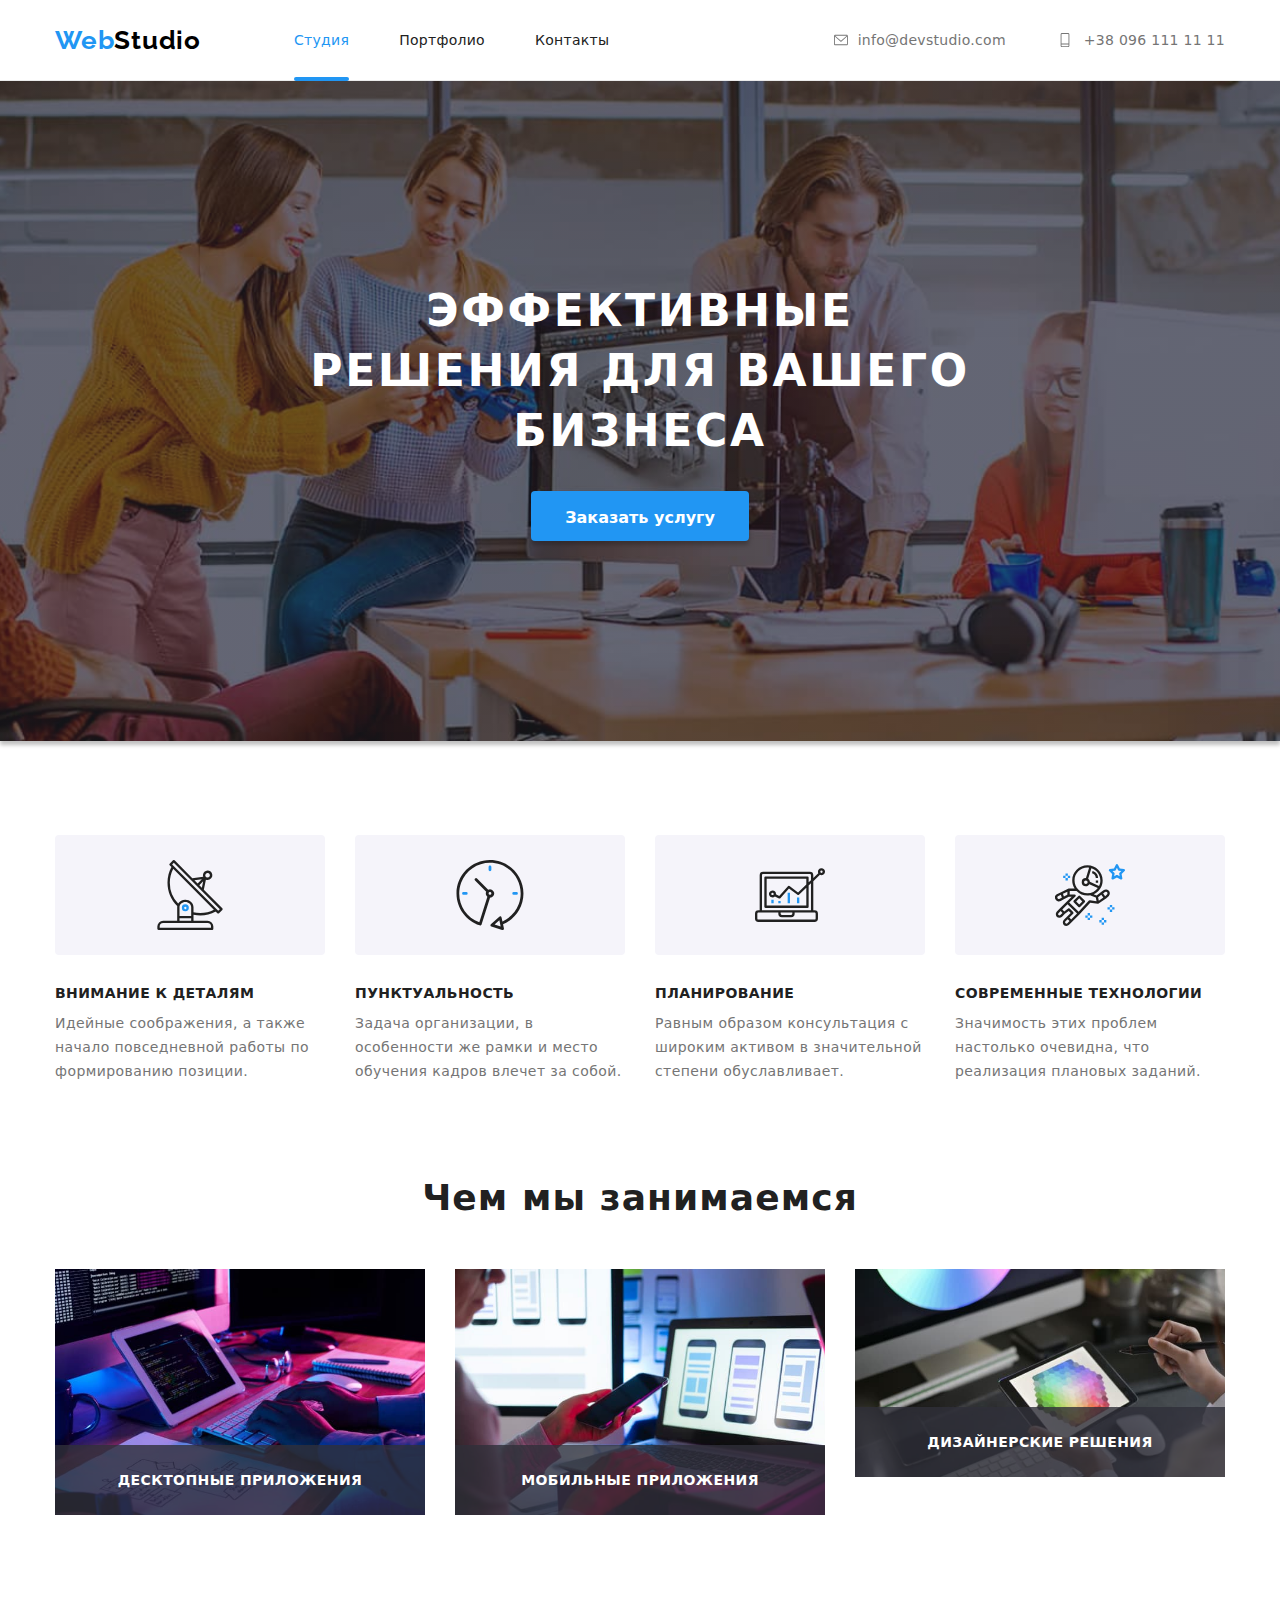
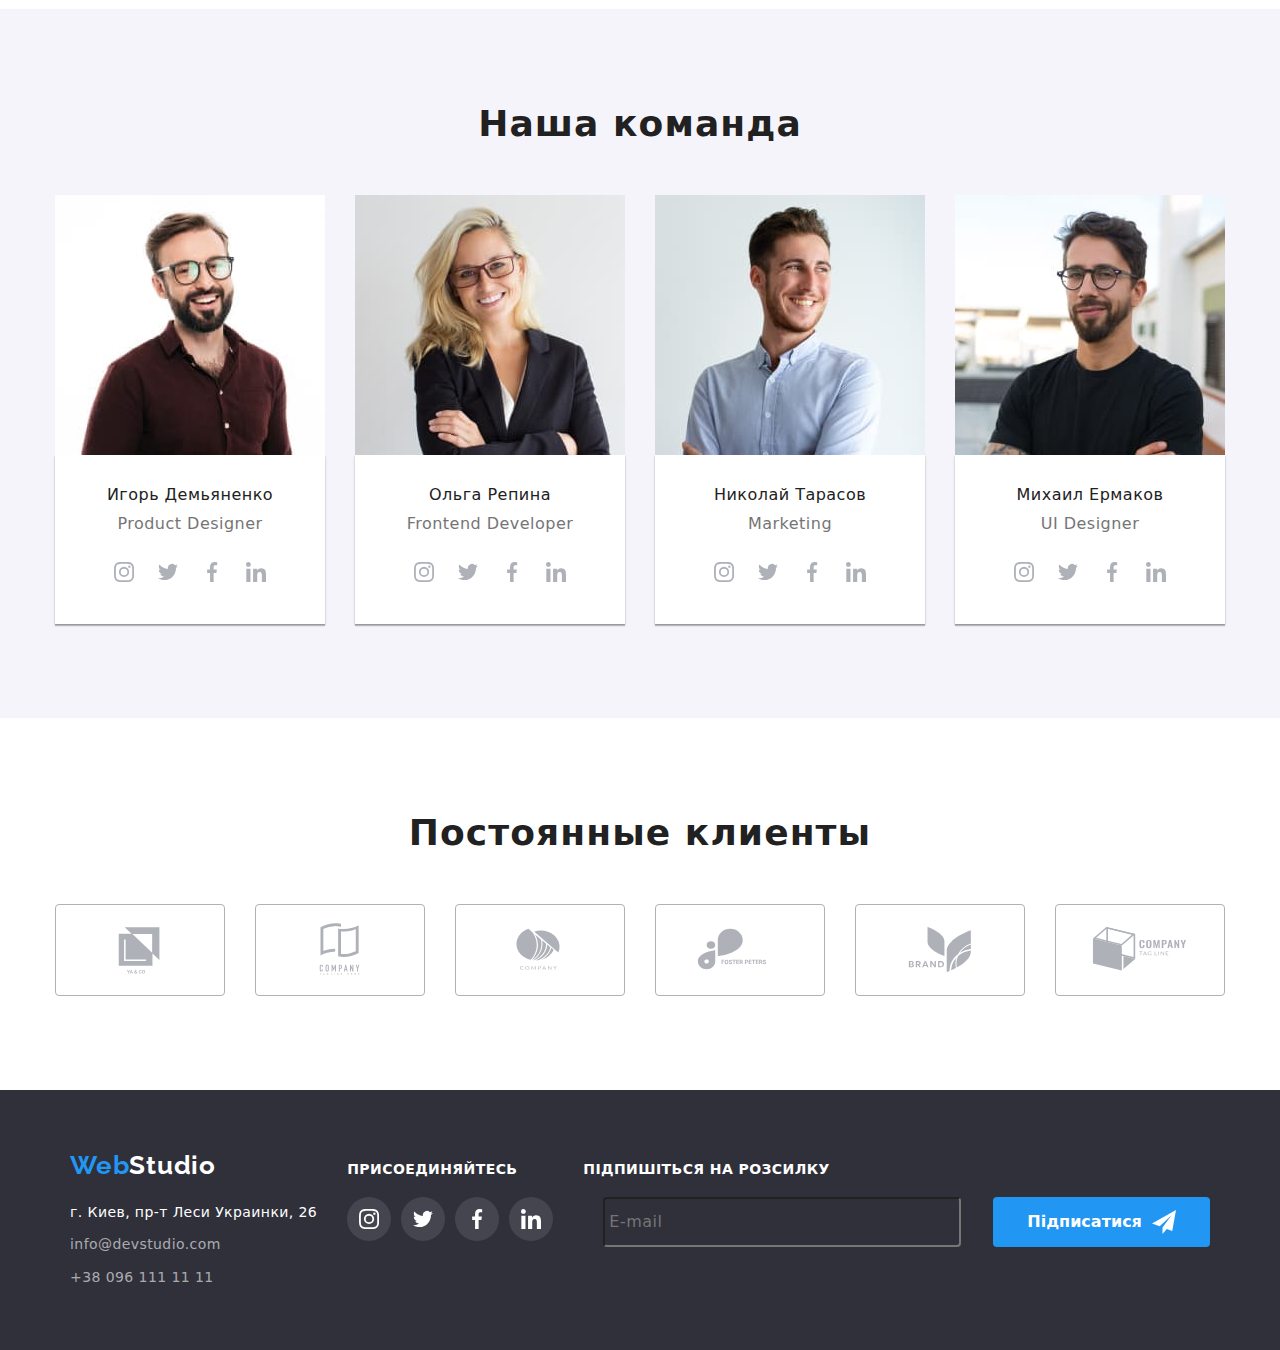
==== commit 15e0d19e: "about-us__section" ====
--- a/index.html
+++ b/index.html
@@ -194,7 +194,7 @@
           </ul>
         </div>
       </section>
-      <section class="about-us section">
+      <section class="about-us about-us__section">
         <div class="container">
           <h2 class="about-us__title">Чем мы занимаемся</h2>
           <ul class="list about-us__img">
--- a/css/main.min.css
+++ b/css/main.min.css
@@ -1 +1 @@
-*{box-sizing:border-box}p,h1,h2,h3,h4,h5,h6{margin:0}ul{margin:0;padding-left:0}a{color:currentColor}address{font-style:normal}button{cursor:pointer}img{display:block;max-width:100%;height:auto;width:100%}main{display:flex;flex-direction:column;align-items:center}body{font-family:"Roboto",sans-serif;color:var(--first-btn-color)}section{width:100vw}/*! modern-normalize v1.1.0 | MIT License | https://github.com/sindresorhus/modern-normalize */*,::before,::after{box-sizing:border-box}html{line-height:1.15;-webkit-text-size-adjust:100%;-moz-tab-size:4;tab-size:4}body{margin:0;font-family:system-ui,-apple-system,"Segoe UI",Roboto,Helvetica,Arial,sans-serif,"Apple Color Emoji","Segoe UI Emoji"}hr{height:0;color:inherit}abbr[title]{text-decoration:underline dotted}b,strong{font-weight:bolder}code,kbd,samp,pre{font-family:ui-monospace,SFMono-Regular,Consolas,"Liberation Mono",Menlo,monospace;font-size:1em}small{font-size:80%}sub,sup{font-size:75%;line-height:0;position:relative;vertical-align:baseline}sub{bottom:-0.25em}sup{top:-0.5em}table{text-indent:0;border-color:inherit}button,input,optgroup,select,textarea{font-family:inherit;font-size:100%;line-height:1.15;margin:0}button,select{text-transform:none}button,[type=button],[type=reset],[type=submit]{-webkit-appearance:button}::-moz-focus-inner{border-style:none;padding:0}:-moz-focusring{outline:1px dotted ButtonText}:-moz-ui-invalid{box-shadow:none}legend{padding:0}progress{vertical-align:baseline}::-webkit-inner-spin-button,::-webkit-outer-spin-button{height:auto}[type=search]{-webkit-appearance:textfield;outline-offset:-2px}::-webkit-search-decoration{-webkit-appearance:none}::-webkit-file-upload-button{-webkit-appearance:button;font:inherit}summary{display:list-item}.link{text-decoration:none}.list{list-style:none}.section{padding-top:60px;padding-bottom:60px}@media screen and (min-width: 1200px){.section{padding-top:94px;padding-bottom:94px}}.no-scroll{overflow:hidden}:root{--first-title-color: #212121;--second-title-color: #757575;--axent-color: #2196f3;--first-btn-color: #212121;--second-btn-color: #ffffff;--background-color: #f5f4fa;--background: #2f303a;--title-color: #ffffff}.visually-hidden{position:absolute;white-space:nowrap;width:1px;height:1px;overflow:hidden;border:0;padding:0;clip:rect(0 0 0 0);clip-path:inset(50%);margin:-1px}.blue-logo{color:var(--axent-color)}.logo{font-family:"Raleway",sans-serif;font-weight:700;font-size:26px;line-height:1.19;letter-spacing:.03em;color:#000;margin-right:93px;padding-top:24px;padding-bottom:24px}.container{width:100%;margin-left:auto;margin-right:auto;padding-left:15px;padding-right:15px}@media screen and (min-width: 480px){.container{max-width:480px}}@media screen and (min-width: 768px){.container{max-width:768px}}@media screen and (min-width: 1200px){.container{max-width:1200px}}input{width:100%;max-width:358px;height:50px;font-family:"Roboto" sans-serif;font-style:normal;font-size:16px;line-height:1.25;display:flex;align-items:center;letter-spacing:.03em;border-radius:4px;padding:4px;background-color:#2f303a;color:rgba(255,255,255,.6)}@media screen and (min-width: 1200px){input{width:358px}}.hero__btn{font-family:inherit;font-weight:700;font-size:16px;line-height:1.875;text-align:center;min-width:200px;height:50px;border-radius:4px;border-color:rgba(0,0,0,0);padding:10px 32px;box-sizing:border-box;color:var(--title-color);background:var(--axent-color);box-shadow:0px 4px 4px 0px rgba(0,0,0,.25);transition:background-color 250ms cubic-bezier(0.4, 0, 0.2, 1)}.hero__btn:hover,.hero__btn:focus{background-color:#188ce8}.header{color:var(--title-color);border-bottom:1px solid #ececec}.header>.container{display:flex;align-items:center}.header-logo{display:flex;align-items:center}@media screen and (min-width: 768px){.navigation__container{justify-content:space-between}}.header-link{display:none}@media screen and (min-width: 768px){.header-link{display:flex}}@media screen and (min-width: 1200px){.header-link{display:flex}}.header-item:not(:last-child){margin-right:50px}.connect{display:none}@media screen and (min-width: 768px){.connect{display:block}}@media screen and (min-width: 1200px){.connect{margin-left:auto;display:flex;align-items:center;gap:50px}}.site-nav{font-weight:500;font-size:14px;line-height:1.1428571429;letter-spacing:.02em;display:block;padding-top:32px;padding-bottom:32px;color:var(--first-title-color);transition:color 250ms cubic-bezier(0.4, 0, 0.2, 1)}.site-nav:hover,.site-nav:focus{color:var(--axent-color)}.current-axent-color{color:var(--axent-color)}@media screen and (min-width: 768px){.connect__mail{margin-bottom:10px}}@media screen and (min-width: 1200px){.connect__mail{margin-bottom:0}}@media screen and (min-width: 768px){.connect__mailtel{display:flex;flex-wrap:wrap;justify-content:end;text-align:right}}@media screen and (min-width: 768px){.site-mail-link{padding-top:21px}}@media screen and (min-width: 1200px){.site-mail-link{padding-top:0px}}@media screen and (min-width: 768px){.site-tel-link{padding-bottom:21px}}@media screen and (min-width: 1200px){.site-tel-link{padding-bottom:0px}}.site-mailtel-link{font-weight:500;letter-spacing:.02em;display:flex;align-items:center;color:var(--second-title-color);transition:color 250ms cubic-bezier(0.4, 0, 0.2, 1)}@media screen and (min-width: 768px){.site-mailtel-link{justify-content:start;font-size:12px;line-height:1.1666666667}}@media screen and (min-width: 1200px){.site-mailtel-link{padding-top:32px;padding-bottom:32px;font-size:14px;line-height:1.1428571429}}.site-mailtel-link:hover,.site-mailtel-link:focus{color:var(--axent-color)}.current{position:relative}.current::after{position:absolute;content:"";border-radius:2px;width:100%;height:4px;left:0;bottom:-1px;background-color:#2196f3}.contact-icon{fill:currentColor}@media screen and (min-width: 768px){.contact-icon{margin-right:8px}}@media screen and (min-width: 1200px){.contact-icon{margin-right:10px}}@media screen and (min-width: 768px){.contact-icon-mail{width:14px;height:16px}}@media screen and (min-width: 1200px){.contact-icon-mail{width:14px;height:16px}}@media screen and (min-width: 768px){.contact-icon-tel{width:18px;height:14px}}@media screen and (min-width: 1200px){.contact-icon-tel{width:18px;height:14px}}.menu-open{margin-left:auto;border:rgba(0,0,0,0);background-color:rgba(0,0,0,0);padding:0}@media screen and (min-width: 768px){.menu-open{display:none}}.mob-menu{position:fixed;width:100vw;max-width:767px;height:100vh;background-color:#fff;top:0;z-index:22;padding-top:48px;padding-bottom:48px;padding-left:40px;transform:translate(-1%, -1%) scale(1);transition:transform 250ms cubic-bezier(0.4, 0, 0.2, 1)}@media screen and (min-width: 768px){.mob-menu{display:none}}.mob-menu>.container{display:flex;flex-direction:column;height:100%;justify-content:space-between;overflow:auto}.is-hidden .mob-menu{transform:translate(-1%, -1%) scale(0) 250ms cubic-bezier(0.4, 0, 0.2, 1);transition:opacity 250ms cubic-bezier(0.4, 0, 0.2, 1),visibility 250ms cubic-bezier(0.4, 0, 0.2, 1)}.menu-close{position:absolute;right:25px;top:21px;width:40px;height:40px;border:rgba(0,0,0,0);background-color:rgba(0,0,0,0);padding:0;cursor:pointer}.menu-close:hover,.menu-close:focus{color:#2196f3;transition:transform 250ms cubic-bezier(0.4, 0, 0.2, 1)}.mob-menu__link{font-weight:500;font-size:40px;line-height:calc 1.175;letter-spacing:.02em;color:#212121}.mob-menu__item:not(:last-child){margin-bottom:32px}.mob-connect__tel{font-weight:500;font-size:34px;line-height:1.1764705882;letter-spacing:.02em;color:var(--axent-color)}.mob-connect__mail{font-weight:500;font-size:24px;line-height:1.1666666667;letter-spacing:.02em;color:var(--second-title-color)}.mob-soc{display:flex;flex-wrap:wrap;margin-top:67px}.mob-soc__link{font-weight:500;font-size:18px;line-height:1.2222222222;letter-spacing:.02em;color:#2196f3;text-align:left}.mob-soc__link:not(:last-child){margin-bottom:20px;padding-right:5px;border-right:1px solid rgba(33,33,33,.2)}.mob-soc__link:not(:first-child){padding-left:5px}.hero{text-align:center;padding-top:118px;padding-bottom:118px;max-width:1600px;background:var(--background);background-image:linear-gradient(rgba(47, 48, 58, 0.4), rgba(47, 48, 58, 0.4)),url(../images/header.jpg);background-repeat:no-repeat;background-position:center;background-size:cover;box-shadow:0px 4px 4px 0px rgba(0,0,0,.25)}@media screen and (min-width: 1200px){.hero{padding-top:200px;padding-bottom:200px}}@media screen and (min-width: 480px){.hero{background-image:linear-gradient(rgba(47, 48, 58, 0.4), rgba(47, 48, 58, 0.4)),url(../images/header-mob.jpg)}}@media screen and (min-width: 480px)and (min-device-pixel-ratio: 2),screen and (min-width: 480px)and (-webkit-min-device-pixel-ratio: 2),screen and (min-width: 480px)and (min-resolution: 192dpi),screen and (min-width: 480px)and (min-resolution: 2dppx){.hero{background-image:linear-gradient(rgba(47, 48, 58, 0.4), rgba(47, 48, 58, 0.4)),url(../images/header-mob2x.jpg)}}@media screen and (min-width: 768px){.hero{background-image:linear-gradient(rgba(47, 48, 58, 0.4), rgba(47, 48, 58, 0.4)),url(../images/header-tab.jpg)}}@media screen and (min-width: 768px)and (min-device-pixel-ratio: 2),screen and (min-width: 768px)and (-webkit-min-device-pixel-ratio: 2),screen and (min-width: 768px)and (min-resolution: 192dpi),screen and (min-width: 768px)and (min-resolution: 2dppx){.hero{background-image:linear-gradient(rgba(47, 48, 58, 0.4), rgba(47, 48, 58, 0.4)),url(../images/header-tab2x.jpg)}}@media screen and (min-width: 1200px){.hero{background-image:linear-gradient(rgba(47, 48, 58, 0.4), rgba(47, 48, 58, 0.4)),url(../images/header.jpg)}}@media screen and (min-width: 1200px)and (min-device-pixel-ratio: 2),screen and (min-width: 1200px)and (-webkit-min-device-pixel-ratio: 2),screen and (min-width: 1200px)and (min-resolution: 192dpi),screen and (min-width: 1200px)and (min-resolution: 2dppx){.hero{background-image:linear-gradient(rgba(47, 48, 58, 0.4), rgba(47, 48, 58, 0.4)),url(../images/header2x.jpg)}}.hero__content{color:var(--title-color)}.hero__title{text-align:center;letter-spacing:.06em;margin:auto;margin-bottom:30px;font-weight:900;font-size:20px;line-height:1.9}@media screen and (min-width: 480px){.hero__title{font-weight:900;font-size:26px;line-height:1.6153846154}}@media screen and (min-width: 768px){.hero__title{font-weight:900;font-size:26px;line-height:1.6153846154;max-width:360px}}@media screen and (min-width: 1200px){.hero__title{font-weight:900;font-size:44px;line-height:1.3636363636;max-width:696px}}.afterhero__section{display:block}.afterhero__wrap{display:flex;flex-wrap:wrap;gap:30px}.afterhero__title{font-weight:700;font-size:14px;line-height:1.1428571429;letter-spacing:.03em;margin-bottom:10px;color:var(--first-title-color);text-align:center}@media screen and (min-width: 768px){.afterhero__title{text-align:left}}.afterhero__text{font-weight:400;font-size:14px;line-height:1.7142857143;letter-spacing:.03em;color:var(--second-title-color)}.afterhero__link{width:100%}@media screen and (min-width: 768px){.afterhero__link{width:calc((100% - 30px)/2)}}@media screen and (min-width: 1200px){.afterhero__link{width:calc((100% - 90px)/4)}}.afterhero__card{width:100%;height:120px;border-radius:4px;margin-bottom:30px;justify-content:center;align-items:center;background-color:#f5f4fa;display:flex}.about-us{display:none}@media screen and (min-width: 1200px){.about-us{display:block}}.about-us__title{font-weight:700;font-size:36px;text-align:center;line-height:1.1666666667;letter-spacing:.03em;margin-bottom:50px;color:var(--first-title-color)}.about-us__img{display:flex;justify-content:center;gap:30px}.about-us__wrap{position:relative}.about-us__txt{font-weight:700;font-size:14px;line-height:1.1428571429;text-align:center;letter-spacing:.03em;color:var(--title-color);background-color:rgba(47,48,58,.8);position:absolute;width:100%;height:70px;bottom:0;left:0;display:flex;align-items:center;justify-content:center}.team{display:block;color:var(--first-title-color);background-color:var(--background-color)}.team__header{font-weight:700;font-size:36px;text-align:center;line-height:1.1666666667;letter-spacing:.03em;margin-bottom:50px}.team__wrap{display:flex;flex-wrap:wrap;gap:30px}.team__item{background-color:#fff;width:100%}@media screen and (min-width: 768px){.team__item{width:calc((100% - 30px)/2)}}@media screen and (min-width: 1200px){.team__item{width:calc((100% - 90px)/4)}}.team__container{padding-top:30px;padding-bottom:30px;padding-left:32px;padding-right:32px;box-shadow:0px 1px 3px rgba(0,0,0,.12),0px 1px 1px rgba(0,0,0,.14),0px 2px 1px rgba(0,0,0,.2)}.team__name{font-weight:500;font-size:16px;line-height:1.1875;letter-spacing:.03em;margin-bottom:10px;text-align:center;color:var(--first-title-color)}.team__text{font-weight:400;font-size:16px;line-height:1.19;letter-spacing:.03em;margin-bottom:16px;color:var(--second-title-color);text-align:center}.team__soc{display:flex;justify-content:center}.team__link{width:44px;height:44px;border-radius:50%;display:flex;align-items:center;justify-content:center;transition:background-color 250ms cubic-bezier(0.4, 0, 0.2, 1)}.team__link:hover,.team__link:focus{background-color:#2196f3}.team__soc-item{gap:10px}.team__icon{fill:#afb1b8;transition:fill 250ms cubic-bezier(0.4, 0, 0.2, 1)}.team__link:hover .team__icon,.team__link:focus .team__icon{fill:#fff}.client{display:block}.client__header{font-weight:700;font-size:36px;text-align:center;line-height:1.1666666667;letter-spacing:.03em;margin-bottom:50px;color:var(--first-title-color)}.client__logo{display:flex;flex-wrap:wrap;gap:30px}.client__icon{display:flex;justify-content:center}.icon__logo{fill:#afb1b8}.client__link:hover .icon__logo,.client__link:focus .icon__logo{fill:#2196f3}.client__link{border:1px solid #afb1b8;border-radius:4px;cursor:pointer;display:flex;align-items:center;justify-content:center;height:92px;width:calc((100% - 30px)/2);transition:fill 250ms cubic-bezier(0.4, 0, 0.2, 1),border-color 250ms cubic-bezier(0.4, 0, 0.2, 1)}@media screen and (min-width: 768px){.client__link{width:calc((100% - 60px)/3)}}@media screen and (min-width: 1200px){.client__link{width:calc((100% - 150px)/6)}}.client__link:hover,.client__link:focus{border-color:#2196f3}.footer{padding-top:60px;padding-bottom:60px;background:var(--background)}.footer-logo{font-family:"Raleway",sans-serif;font-weight:700;font-size:26px;line-height:1.1923076923;letter-spacing:.03em;color:var(--title-color)}.addres{margin-top:20px}.addres-link-adres{font-style:normal;font-size:14px;line-height:1.71;letter-spacing:.03em;color:var(--title-color)}.addres-link-adres:hover,.addres-link-adres:focus{color:var(--axent-color)}.addres-link-footer{font-style:normal;font-size:14px;line-height:1.71;letter-spacing:.03em;color:rgba(255,255,255,.6);transition:color 250ms cubic-bezier(0.4, 0, 0.2, 1)}.addres-link-footer:hover,.addres-link-footer:focus{color:var(--axent-color)}.addres-footer:not(:last-child){margin-bottom:9px}@media screen and (min-width: 480px){.footer-conteiner{display:block;justify-content:center}}@media screen and (min-width: 768px){.footer-conteiner{display:flex;align-items:baseline;flex-wrap:wrap}}@media screen and (min-width: 1200px){.footer-conteiner{display:flex;align-items:baseline}}@media screen and (max-width: 767px){.footer-cont:not(:first-child){margin-top:60px}}.footer-cont{margin-right:auto;margin-left:auto;text-align:center;justify-content:space-between}@media screen and (min-width: 1200px){.footer-cont{text-align:left;justify-content:space-around}}@media screen and (min-width: 768px){.footer-cont:last-child{margin-top:60px}}@media screen and (min-width: 1200px){.footer-cont:last-child{margin-top:0}}.footer-hed{font-weight:700;font-size:14px;line-height:1.1428571429;letter-spacing:.03em;text-transform:uppercase;color:var(--title-color);margin-bottom:20px}.footer-soc{display:flex;justify-content:center;gap:10px}.footer-soc-link{width:44px;height:44px;border-radius:50%;background-color:rgba(255,255,255,.1);display:flex;align-items:center;justify-content:center;transition:background-color 250ms cubic-bezier(0.4, 0, 0.2, 1)}.footer-soc-link:hover,.footer-soc-link:focus{background-color:#2196f3}.footer-soc-icon{fill:#fff}.footer-soc-link:hover .footer-soc-icon,.footer-soc-link:focus .footer-soc-icon{fill:#fff}.footer-form{display:flex}.footer-field{display:flex;flex-wrap:wrap;justify-content:center;gap:20px}.footer-btn{display:flex;align-items:center;justify-content:center;font-weight:700;font-size:16px;line-height:1.875;text-align:center;min-width:200px;height:50px;border-radius:4px;border-color:rgba(0,0,0,0);padding:10px 32px;box-sizing:border-box;color:var(--title-color);background:var(--axent-color);margin-left:12px;transition:background-color 250ms cubic-bezier(0.4, 0, 0.2, 1),box-shadow 250ms cubic-bezier(0.4, 0, 0.2, 1)}.footer-btn:hover,.footer-btn:focus{background-color:#188ce8;box-shadow:0px 4px 4px 0px rgba(0,0,0,.25)}.btn-svg{fill:currentColor;margin-left:10px}.footer-label{font-weight:700;font-size:14px;line-height:1.1428571429;letter-spacing:.03em;text-transform:uppercase;color:var(--title-color);margin-bottom:20px;text-align:center}@media screen and (min-width: 1200px){.footer-label{text-align:left}}.backdrop{position:fixed;top:0;width:100%;height:100%;border-color:rgba(0,0,0,.2);transition:opacity 250ms cubic-bezier(0.4, 0, 0.2, 1),visibility 250ms cubic-bezier(0.4, 0, 0.2, 1)}.modal{background-color:#fff;box-shadow:0px 1px 3px rgba(0,0,0,.12),0px 1px 1px rgba(0,0,0,.14),0px 2px 1px rgba(0,0,0,.2);border-radius:4px;position:absolute;overflow-y:auto;top:50%;left:50%;padding:40px;transform:translate(-50%, -50%) scale(1);transition:transform 250ms cubic-bezier(0.4, 0, 0.2, 1)}@media screen and (max-width: 479px){.modal{width:98vw;height:98vh}}@media screen and (min-width: 480px){.modal{width:450px;height:609px}}@media screen and (min-width: 768px){.modal{width:450px;height:609px}}@media screen and (min-width: 1200px){.modal{width:528px;height:581px}}.backdrop .is-hidden .modal{transform:translate(-50%, -50%) scale(0)}.modal-close{position:absolute;right:8px;top:8px;width:30px;height:30px;background-color:#fff;border:1px solid rgba(0,0,0,.1);border-radius:50%}.modal-close:hover,.modal-close:focus{background-color:currentColor;border:1px solid #188ce8}.is-hidden{opacity:0;visibility:hidden;pointer-events:none}.modal-title{display:flex;justify-content:center;font-weight:700;font-size:20px;line-height:1.5;text-align:center;letter-spacing:.03em;color:#212121;margin-bottom:12px}@media screen and (min-width: 1200px){.modal-title{line-height:1.15;margin-bottom:15px}}.modal-input{width:100%;height:40px;background-color:#fff;border:1px solid rgba(33,33,33,.2);border-radius:4px;padding-left:30px;outline:rgba(0,0,0,0);transition:border 250ms cubic-bezier(0.4, 0, 0.2, 1),box-shadow 250ms cubic-bezier(0.4, 0, 0.2, 1)}.modal-input::placeholder{color:#757575}.modal-input:hover,.modal-input:focus{border:1px solid #188ce8;background:#fff;box-shadow:0px 1px 3px rgba(0,0,0,.12),0px 1px 1px rgba(0,0,0,.14),0px 2px 1px rgba(0,0,0,.2)}.input-wrap{position:relative;gap:30px}.modal-icon{position:absolute;left:8px;top:50%;transform:translateY(-50%);transition:fill 250ms cubic-bezier(0.4, 0, 0.2, 1)}.modal-input:focus+.modal-icon{fill:#188ce8}.modal-label{font-size:12px;line-height:1.1666666667;letter-spacing:.01em;display:block;color:#757575;margin-bottom:4px}textarea{display:block}.modal-txt{height:120px;width:100%;border:1px solid rgba(33,33,33,.2);border-radius:4px;resize:none;font-family:"Roboto",sans-serif;font-weight:400;font-size:12px;line-height:14px;letter-spacing:.01em;padding:10px;color:rgba(117,117,117,.5)}.check-txt{font-family:"Roboto",sans-serif;font-weight:400;font-size:12px;line-height:1.1666666667;letter-spacing:.03em;color:#757575;display:flex;align-items:center}@media screen and (min-width: 1200px){.check-txt{font-size:14px;line-height:1.71}}.check-txt span{width:16px;height:15px;border:2px solid #212121;border-radius:2px;margin-right:10px;display:flex;align-items:center;justify-content:center}.modal-check:focus+.check-txt span{border-color:#2196f3}.modal-check:checked+.check-txt span{background-color:#2196f3;border:none}.modal-check:focus+.check-txt span{border-color:#2196f3}.check-icon{fill:rgba(0,0,0,0)}.modal-check:checked+.check-txt .check-icon{fill:#fff}.treaty{display:flex;justify-content:center;font-weight:400;font-size:12px;line-height:1.1666666667;letter-spacing:.03em;color:var(--axent-color);padding-left:5px}@media screen and (min-width: 1200px){.treaty{font-size:14px;line-height:1.71}}.check-treaty{display:flex;justify-content:center}.modal-field:not(:last-child){margin-bottom:10px}.modal-field:last-child{margin-bottom:20px}.modal-btn{font-weight:700;font-size:16px;line-height:1.875;text-align:center;min-width:200px;height:50px;border-radius:4px;border-color:rgba(0,0,0,0);padding:10px 32px;box-sizing:border-box;display:flex;justify-content:center;color:var(--title-color);background:var(--axent-color);transition:background-color 250ms cubic-bezier(0.4, 0, 0.2, 1),box-shadow 250ms cubic-bezier(0.4, 0, 0.2, 1)}.modal-btn:hover,.modal-btn:focus{background-color:#188ce8;box-shadow:0px 4px 4px 0px rgba(0,0,0,.25)}.btn-form{margin-top:30px;display:flex;justify-content:center;text-align:center}.hero-portfolio{padding-top:60px;padding-bottom:60px}@media screen and (min-width: 1200px){.hero-portfolio{padding-top:94px;padding-bottom:94px}}.btn{font-family:"Roboto";font-style:normal;font-weight:500;cursor:pointer;font-size:16px;line-height:1.62;text-align:center;letter-spacing:.03em;border-radius:4px;padding-top:6px;padding-bottom:6px;padding-left:20px;padding-right:20px;color:var(--first-btn-color);background-color:var(--background-color);border-color:rgba(0,0,0,0);transition:color 250ms cubic-bezier(0.4, 0, 0.2, 1),background-color 250ms cubic-bezier(0.4, 0, 0.2, 1),box-shadow 250ms cubic-bezier(0.4, 0, 0.2, 1)}.btn-link:hover,.btn-link:focus{color:var(--second-btn-color);background-color:var(--axent-color);box-shadow:0px 4px 4px 0px rgba(0,0,0,.25)}.btn-wrap{display:flex;flex-wrap:wrap;margin-bottom:50px;gap:8px}@media screen and (min-width: 768px){.btn-wrap{justify-content:center}}@media screen and (min-width: 1200px){.btn-wrap{justify-content:center}}.portfolio-div{padding:20px 24px;border:1px solid #eee;border-top:0;flex-grow:1}.portfolio-wrap{display:flex;flex-wrap:wrap;gap:30px}@media screen and (min-width: 480px){.portfolio-wrap{justify-content:center}}@media screen and (min-width: 768px){.portfolio-wrap{justify-content:start}}.portfolio__link{display:flex}@media screen and (min-width: 768px){.portfolio__link{width:calc((100% - 30px)/2)}}@media screen and (min-width: 1200px){.portfolio__link{width:calc((100% - 60px)/3)}}.portfolio{font-weight:700;font-size:18px;line-height:2;letter-spacing:.06em;text-align:left;margin-bottom:4px;color:var(--first-title-color)}.img-portfolio{display:flex;flex-wrap:wrap;width:100%;transition:box-shadow 250ms cubic-bezier(0.4, 0, 0.2, 1)}.img-portfolio:hover,.img-portfolio:focus{box-shadow:0px 4px 4px 0px rgba(0,0,0,.25)}.img-portfolio-wrap{position:relative;overflow:hidden}.portfolio-hover-text{position:absolute;top:0;left:0;letter-spacing:.03em;font-size:18px;line-height:1.56;height:100%;color:#fff;background-color:rgba(33,150,243,.9);padding-left:24px;padding-right:24px;padding-top:63px;padding-bottom:63px;transform:translateY(101%);transition:transform 250ms cubic-bezier(0.4, 0, 0.2, 1);overflow:auto}.img-portfolio:hover .portfolio-hover-text,.img-portfolio:focus .portfolio-hover-text{transform:translateY(0%)}.portfolio-text{font-size:16px;line-height:1.88;letter-spacing:.03em;color:var(--second-title-color)}/*# sourceMappingURL=main.min.css.map */+*{box-sizing:border-box}p,h1,h2,h3,h4,h5,h6{margin:0}ul{margin:0;padding-left:0}a{color:currentColor}address{font-style:normal}button{cursor:pointer}img{display:block;max-width:100%;height:auto;width:100%}main{display:flex;flex-direction:column;align-items:center}body{font-family:"Roboto",sans-serif;color:var(--first-btn-color)}section{width:100vw}/*! modern-normalize v1.1.0 | MIT License | https://github.com/sindresorhus/modern-normalize */*,::before,::after{box-sizing:border-box}html{line-height:1.15;-webkit-text-size-adjust:100%;-moz-tab-size:4;tab-size:4}body{margin:0;font-family:system-ui,-apple-system,"Segoe UI",Roboto,Helvetica,Arial,sans-serif,"Apple Color Emoji","Segoe UI Emoji"}hr{height:0;color:inherit}abbr[title]{text-decoration:underline dotted}b,strong{font-weight:bolder}code,kbd,samp,pre{font-family:ui-monospace,SFMono-Regular,Consolas,"Liberation Mono",Menlo,monospace;font-size:1em}small{font-size:80%}sub,sup{font-size:75%;line-height:0;position:relative;vertical-align:baseline}sub{bottom:-0.25em}sup{top:-0.5em}table{text-indent:0;border-color:inherit}button,input,optgroup,select,textarea{font-family:inherit;font-size:100%;line-height:1.15;margin:0}button,select{text-transform:none}button,[type=button],[type=reset],[type=submit]{-webkit-appearance:button}::-moz-focus-inner{border-style:none;padding:0}:-moz-focusring{outline:1px dotted ButtonText}:-moz-ui-invalid{box-shadow:none}legend{padding:0}progress{vertical-align:baseline}::-webkit-inner-spin-button,::-webkit-outer-spin-button{height:auto}[type=search]{-webkit-appearance:textfield;outline-offset:-2px}::-webkit-search-decoration{-webkit-appearance:none}::-webkit-file-upload-button{-webkit-appearance:button;font:inherit}summary{display:list-item}.link{text-decoration:none}.list{list-style:none}.section{padding-top:60px;padding-bottom:60px}@media screen and (min-width: 1200px){.section{padding-top:94px;padding-bottom:94px}}.no-scroll{overflow:hidden}:root{--first-title-color: #212121;--second-title-color: #757575;--axent-color: #2196f3;--first-btn-color: #212121;--second-btn-color: #ffffff;--background-color: #f5f4fa;--background: #2f303a;--title-color: #ffffff}.visually-hidden{position:absolute;white-space:nowrap;width:1px;height:1px;overflow:hidden;border:0;padding:0;clip:rect(0 0 0 0);clip-path:inset(50%);margin:-1px}.blue-logo{color:var(--axent-color)}.logo{font-family:"Raleway",sans-serif;font-weight:700;font-size:26px;line-height:1.19;letter-spacing:.03em;color:#000;margin-right:93px;padding-top:24px;padding-bottom:24px}.container{width:100%;margin-left:auto;margin-right:auto;padding-left:15px;padding-right:15px}@media screen and (min-width: 480px){.container{max-width:480px}}@media screen and (min-width: 768px){.container{max-width:768px}}@media screen and (min-width: 1200px){.container{max-width:1200px}}input{width:100%;max-width:358px;height:50px;font-family:"Roboto" sans-serif;font-style:normal;font-size:16px;line-height:1.25;display:flex;align-items:center;letter-spacing:.03em;border-radius:4px;padding:4px;background-color:#2f303a;color:rgba(255,255,255,.6)}@media screen and (min-width: 1200px){input{width:358px}}.hero__btn{font-family:inherit;font-weight:700;font-size:16px;line-height:1.875;text-align:center;min-width:200px;height:50px;border-radius:4px;border-color:rgba(0,0,0,0);padding:10px 32px;box-sizing:border-box;color:var(--title-color);background:var(--axent-color);box-shadow:0px 4px 4px 0px rgba(0,0,0,.25);transition:background-color 250ms cubic-bezier(0.4, 0, 0.2, 1)}.hero__btn:hover,.hero__btn:focus{background-color:#188ce8}.header{color:var(--title-color);border-bottom:1px solid #ececec}.header>.container{display:flex;align-items:center}.header-logo{display:flex;align-items:center}@media screen and (min-width: 768px){.navigation__container{justify-content:space-between}}.header-link{display:none}@media screen and (min-width: 768px){.header-link{display:flex}}@media screen and (min-width: 1200px){.header-link{display:flex}}.header-item:not(:last-child){margin-right:50px}.connect{display:none}@media screen and (min-width: 768px){.connect{display:block}}@media screen and (min-width: 1200px){.connect{margin-left:auto;display:flex;align-items:center;gap:50px}}.site-nav{font-weight:500;font-size:14px;line-height:1.1428571429;letter-spacing:.02em;display:block;padding-top:32px;padding-bottom:32px;color:var(--first-title-color);transition:color 250ms cubic-bezier(0.4, 0, 0.2, 1)}.site-nav:hover,.site-nav:focus{color:var(--axent-color)}.current-axent-color{color:var(--axent-color)}@media screen and (min-width: 768px){.connect__mail{margin-bottom:10px}}@media screen and (min-width: 1200px){.connect__mail{margin-bottom:0}}@media screen and (min-width: 768px){.connect__mailtel{display:flex;flex-wrap:wrap;justify-content:end;text-align:right}}@media screen and (min-width: 768px){.site-mail-link{padding-top:21px}}@media screen and (min-width: 1200px){.site-mail-link{padding-top:0px}}@media screen and (min-width: 768px){.site-tel-link{padding-bottom:21px}}@media screen and (min-width: 1200px){.site-tel-link{padding-bottom:0px}}.site-mailtel-link{font-weight:500;letter-spacing:.02em;display:flex;align-items:center;color:var(--second-title-color);transition:color 250ms cubic-bezier(0.4, 0, 0.2, 1)}@media screen and (min-width: 768px){.site-mailtel-link{justify-content:start;font-size:12px;line-height:1.1666666667}}@media screen and (min-width: 1200px){.site-mailtel-link{padding-top:32px;padding-bottom:32px;font-size:14px;line-height:1.1428571429}}.site-mailtel-link:hover,.site-mailtel-link:focus{color:var(--axent-color)}.current{position:relative}.current::after{position:absolute;content:"";border-radius:2px;width:100%;height:4px;left:0;bottom:-1px;background-color:#2196f3}.contact-icon{fill:currentColor}@media screen and (min-width: 768px){.contact-icon{margin-right:8px}}@media screen and (min-width: 1200px){.contact-icon{margin-right:10px}}@media screen and (min-width: 768px){.contact-icon-mail{width:14px;height:16px}}@media screen and (min-width: 1200px){.contact-icon-mail{width:14px;height:16px}}@media screen and (min-width: 768px){.contact-icon-tel{width:18px;height:14px}}@media screen and (min-width: 1200px){.contact-icon-tel{width:18px;height:14px}}.menu-open{margin-left:auto;border:rgba(0,0,0,0);background-color:rgba(0,0,0,0);padding:0}@media screen and (min-width: 768px){.menu-open{display:none}}.mob-menu{position:fixed;width:100vw;max-width:767px;height:100vh;background-color:#fff;top:0;z-index:22;padding-top:48px;padding-bottom:48px;padding-left:40px;transform:translate(-1%, -1%) scale(1);transition:transform 250ms cubic-bezier(0.4, 0, 0.2, 1)}@media screen and (min-width: 768px){.mob-menu{display:none}}.mob-menu>.container{display:flex;flex-direction:column;height:100%;justify-content:space-between;overflow:auto}.is-hidden .mob-menu{transform:translate(-1%, -1%) scale(0) 250ms cubic-bezier(0.4, 0, 0.2, 1);transition:opacity 250ms cubic-bezier(0.4, 0, 0.2, 1),visibility 250ms cubic-bezier(0.4, 0, 0.2, 1)}.menu-close{position:absolute;right:25px;top:21px;width:40px;height:40px;border:rgba(0,0,0,0);background-color:rgba(0,0,0,0);padding:0;cursor:pointer}.menu-close:hover,.menu-close:focus{color:#2196f3;transition:transform 250ms cubic-bezier(0.4, 0, 0.2, 1)}.mob-menu__link{font-weight:500;font-size:40px;line-height:calc 1.175;letter-spacing:.02em;color:#212121}.mob-menu__item:not(:last-child){margin-bottom:32px}.mob-connect__tel{font-weight:500;font-size:34px;line-height:1.1764705882;letter-spacing:.02em;color:var(--axent-color)}.mob-connect__mail{font-weight:500;font-size:24px;line-height:1.1666666667;letter-spacing:.02em;color:var(--second-title-color)}.mob-soc{display:flex;flex-wrap:wrap;margin-top:67px}.mob-soc__link{font-weight:500;font-size:18px;line-height:1.2222222222;letter-spacing:.02em;color:#2196f3;text-align:left}.mob-soc__link:not(:last-child){margin-bottom:20px;padding-right:5px;border-right:1px solid rgba(33,33,33,.2)}.mob-soc__link:not(:first-child){padding-left:5px}.hero{text-align:center;padding-top:118px;padding-bottom:118px;max-width:1600px;background:var(--background);background-image:linear-gradient(rgba(47, 48, 58, 0.4), rgba(47, 48, 58, 0.4)),url(../images/header.jpg);background-repeat:no-repeat;background-position:center;background-size:cover;box-shadow:0px 4px 4px 0px rgba(0,0,0,.25)}@media screen and (min-width: 1200px){.hero{padding-top:200px;padding-bottom:200px}}@media screen and (min-width: 480px){.hero{background-image:linear-gradient(rgba(47, 48, 58, 0.4), rgba(47, 48, 58, 0.4)),url(../images/header-mob.jpg)}}@media screen and (min-width: 480px)and (min-device-pixel-ratio: 2),screen and (min-width: 480px)and (-webkit-min-device-pixel-ratio: 2),screen and (min-width: 480px)and (min-resolution: 192dpi),screen and (min-width: 480px)and (min-resolution: 2dppx){.hero{background-image:linear-gradient(rgba(47, 48, 58, 0.4), rgba(47, 48, 58, 0.4)),url(../images/header-mob2x.jpg)}}@media screen and (min-width: 768px){.hero{background-image:linear-gradient(rgba(47, 48, 58, 0.4), rgba(47, 48, 58, 0.4)),url(../images/header-tab.jpg)}}@media screen and (min-width: 768px)and (min-device-pixel-ratio: 2),screen and (min-width: 768px)and (-webkit-min-device-pixel-ratio: 2),screen and (min-width: 768px)and (min-resolution: 192dpi),screen and (min-width: 768px)and (min-resolution: 2dppx){.hero{background-image:linear-gradient(rgba(47, 48, 58, 0.4), rgba(47, 48, 58, 0.4)),url(../images/header-tab2x.jpg)}}@media screen and (min-width: 1200px){.hero{background-image:linear-gradient(rgba(47, 48, 58, 0.4), rgba(47, 48, 58, 0.4)),url(../images/header.jpg)}}@media screen and (min-width: 1200px)and (min-device-pixel-ratio: 2),screen and (min-width: 1200px)and (-webkit-min-device-pixel-ratio: 2),screen and (min-width: 1200px)and (min-resolution: 192dpi),screen and (min-width: 1200px)and (min-resolution: 2dppx){.hero{background-image:linear-gradient(rgba(47, 48, 58, 0.4), rgba(47, 48, 58, 0.4)),url(../images/header2x.jpg)}}.hero__content{color:var(--title-color)}.hero__title{text-align:center;letter-spacing:.06em;margin:auto;margin-bottom:30px;font-weight:900;font-size:20px;line-height:1.9}@media screen and (min-width: 480px){.hero__title{font-weight:900;font-size:26px;line-height:1.6153846154}}@media screen and (min-width: 768px){.hero__title{font-weight:900;font-size:26px;line-height:1.6153846154;max-width:360px}}@media screen and (min-width: 1200px){.hero__title{font-weight:900;font-size:44px;line-height:1.3636363636;max-width:696px}}.afterhero__section{display:block}.afterhero__wrap{display:flex;flex-wrap:wrap;gap:30px}.afterhero__title{font-weight:700;font-size:14px;line-height:1.1428571429;letter-spacing:.03em;margin-bottom:10px;color:var(--first-title-color);text-align:center}@media screen and (min-width: 768px){.afterhero__title{text-align:left}}.afterhero__text{font-weight:400;font-size:14px;line-height:1.7142857143;letter-spacing:.03em;color:var(--second-title-color)}.afterhero__link{width:100%}@media screen and (min-width: 768px){.afterhero__link{width:calc((100% - 30px)/2)}}@media screen and (min-width: 1200px){.afterhero__link{width:calc((100% - 90px)/4)}}.afterhero__card{width:100%;height:120px;border-radius:4px;margin-bottom:30px;justify-content:center;align-items:center;background-color:#f5f4fa;display:flex}.about-us{display:none}@media screen and (min-width: 1200px){.about-us{display:block}}.about-us__section{padding-bottom:94px}.about-us__title{font-weight:700;font-size:36px;text-align:center;line-height:1.1666666667;letter-spacing:.03em;margin-bottom:50px;color:var(--first-title-color)}.about-us__img{display:flex;justify-content:center;gap:30px}.about-us__wrap{position:relative}.about-us__txt{font-weight:700;font-size:14px;line-height:1.1428571429;text-align:center;letter-spacing:.03em;color:var(--title-color);background-color:rgba(47,48,58,.8);position:absolute;width:100%;height:70px;bottom:0;left:0;display:flex;align-items:center;justify-content:center}.team{display:block;color:var(--first-title-color);background-color:var(--background-color)}.team__header{font-weight:700;font-size:36px;text-align:center;line-height:1.1666666667;letter-spacing:.03em;margin-bottom:50px}.team__wrap{display:flex;flex-wrap:wrap;gap:30px}.team__item{background-color:#fff;width:100%}@media screen and (min-width: 768px){.team__item{width:calc((100% - 30px)/2)}}@media screen and (min-width: 1200px){.team__item{width:calc((100% - 90px)/4)}}.team__container{padding-top:30px;padding-bottom:30px;padding-left:32px;padding-right:32px;box-shadow:0px 1px 3px rgba(0,0,0,.12),0px 1px 1px rgba(0,0,0,.14),0px 2px 1px rgba(0,0,0,.2)}.team__name{font-weight:500;font-size:16px;line-height:1.1875;letter-spacing:.03em;margin-bottom:10px;text-align:center;color:var(--first-title-color)}.team__text{font-weight:400;font-size:16px;line-height:1.19;letter-spacing:.03em;margin-bottom:16px;color:var(--second-title-color);text-align:center}.team__soc{display:flex;justify-content:center}.team__link{width:44px;height:44px;border-radius:50%;display:flex;align-items:center;justify-content:center;transition:background-color 250ms cubic-bezier(0.4, 0, 0.2, 1)}.team__link:hover,.team__link:focus{background-color:#2196f3}.team__soc-item{gap:10px}.team__icon{fill:#afb1b8;transition:fill 250ms cubic-bezier(0.4, 0, 0.2, 1)}.team__link:hover .team__icon,.team__link:focus .team__icon{fill:#fff}.client{display:block}.client__header{font-weight:700;font-size:36px;text-align:center;line-height:1.1666666667;letter-spacing:.03em;margin-bottom:50px;color:var(--first-title-color)}.client__logo{display:flex;flex-wrap:wrap;gap:30px}.client__icon{display:flex;justify-content:center}.icon__logo{fill:#afb1b8}.client__link:hover .icon__logo,.client__link:focus .icon__logo{fill:#2196f3}.client__link{border:1px solid #afb1b8;border-radius:4px;cursor:pointer;display:flex;align-items:center;justify-content:center;height:92px;width:calc((100% - 30px)/2);transition:fill 250ms cubic-bezier(0.4, 0, 0.2, 1),border-color 250ms cubic-bezier(0.4, 0, 0.2, 1)}@media screen and (min-width: 768px){.client__link{width:calc((100% - 60px)/3)}}@media screen and (min-width: 1200px){.client__link{width:calc((100% - 150px)/6)}}.client__link:hover,.client__link:focus{border-color:#2196f3}.footer{padding-top:60px;padding-bottom:60px;background:var(--background)}.footer-logo{font-family:"Raleway",sans-serif;font-weight:700;font-size:26px;line-height:1.1923076923;letter-spacing:.03em;color:var(--title-color)}.addres{margin-top:20px}.addres-link-adres{font-style:normal;font-size:14px;line-height:1.71;letter-spacing:.03em;color:var(--title-color)}.addres-link-adres:hover,.addres-link-adres:focus{color:var(--axent-color)}.addres-link-footer{font-style:normal;font-size:14px;line-height:1.71;letter-spacing:.03em;color:rgba(255,255,255,.6);transition:color 250ms cubic-bezier(0.4, 0, 0.2, 1)}.addres-link-footer:hover,.addres-link-footer:focus{color:var(--axent-color)}.addres-footer:not(:last-child){margin-bottom:9px}@media screen and (min-width: 480px){.footer-conteiner{display:block;justify-content:center}}@media screen and (min-width: 768px){.footer-conteiner{display:flex;align-items:baseline;flex-wrap:wrap}}@media screen and (min-width: 1200px){.footer-conteiner{display:flex;align-items:baseline}}@media screen and (max-width: 767px){.footer-cont:not(:first-child){margin-top:60px}}.footer-cont{margin-right:auto;margin-left:auto;text-align:center;justify-content:space-between}@media screen and (min-width: 1200px){.footer-cont{text-align:left;justify-content:space-around}}@media screen and (min-width: 768px){.footer-cont:last-child{margin-top:60px}}@media screen and (min-width: 1200px){.footer-cont:last-child{margin-top:0}}.footer-hed{font-weight:700;font-size:14px;line-height:1.1428571429;letter-spacing:.03em;text-transform:uppercase;color:var(--title-color);margin-bottom:20px}.footer-soc{display:flex;justify-content:center;gap:10px}.footer-soc-link{width:44px;height:44px;border-radius:50%;background-color:rgba(255,255,255,.1);display:flex;align-items:center;justify-content:center;transition:background-color 250ms cubic-bezier(0.4, 0, 0.2, 1)}.footer-soc-link:hover,.footer-soc-link:focus{background-color:#2196f3}.footer-soc-icon{fill:#fff}.footer-soc-link:hover .footer-soc-icon,.footer-soc-link:focus .footer-soc-icon{fill:#fff}.footer-form{display:flex}.footer-field{display:flex;flex-wrap:wrap;justify-content:center;gap:20px}.footer-btn{display:flex;align-items:center;justify-content:center;font-weight:700;font-size:16px;line-height:1.875;text-align:center;min-width:200px;height:50px;border-radius:4px;border-color:rgba(0,0,0,0);padding:10px 32px;box-sizing:border-box;color:var(--title-color);background:var(--axent-color);margin-left:12px;transition:background-color 250ms cubic-bezier(0.4, 0, 0.2, 1),box-shadow 250ms cubic-bezier(0.4, 0, 0.2, 1)}.footer-btn:hover,.footer-btn:focus{background-color:#188ce8;box-shadow:0px 4px 4px 0px rgba(0,0,0,.25)}.btn-svg{fill:currentColor;margin-left:10px}.footer-label{font-weight:700;font-size:14px;line-height:1.1428571429;letter-spacing:.03em;text-transform:uppercase;color:var(--title-color);margin-bottom:20px;text-align:center}@media screen and (min-width: 1200px){.footer-label{text-align:left}}.backdrop{position:fixed;top:0;width:100%;height:100%;border-color:rgba(0,0,0,.2);transition:opacity 250ms cubic-bezier(0.4, 0, 0.2, 1),visibility 250ms cubic-bezier(0.4, 0, 0.2, 1)}.modal{background-color:#fff;box-shadow:0px 1px 3px rgba(0,0,0,.12),0px 1px 1px rgba(0,0,0,.14),0px 2px 1px rgba(0,0,0,.2);border-radius:4px;position:absolute;overflow-y:auto;top:50%;left:50%;padding:40px;transform:translate(-50%, -50%) scale(1);transition:transform 250ms cubic-bezier(0.4, 0, 0.2, 1)}@media screen and (max-width: 479px){.modal{width:98vw;height:98vh}}@media screen and (min-width: 480px){.modal{width:450px;height:609px}}@media screen and (min-width: 768px){.modal{width:450px;height:609px}}@media screen and (min-width: 1200px){.modal{width:528px;height:581px}}.backdrop .is-hidden .modal{transform:translate(-50%, -50%) scale(0)}.modal-close{position:absolute;right:8px;top:8px;width:30px;height:30px;background-color:#fff;border:1px solid rgba(0,0,0,.1);border-radius:50%}.modal-close:hover,.modal-close:focus{background-color:currentColor;border:1px solid #188ce8}.is-hidden{opacity:0;visibility:hidden;pointer-events:none}.modal-title{display:flex;justify-content:center;font-weight:700;font-size:20px;line-height:1.5;text-align:center;letter-spacing:.03em;color:#212121;margin-bottom:12px}@media screen and (min-width: 1200px){.modal-title{line-height:1.15;margin-bottom:15px}}.modal-input{width:100%;height:40px;background-color:#fff;border:1px solid rgba(33,33,33,.2);border-radius:4px;padding-left:30px;outline:rgba(0,0,0,0);transition:border 250ms cubic-bezier(0.4, 0, 0.2, 1),box-shadow 250ms cubic-bezier(0.4, 0, 0.2, 1)}.modal-input::placeholder{color:#757575}.modal-input:hover,.modal-input:focus{border:1px solid #188ce8;background:#fff;box-shadow:0px 1px 3px rgba(0,0,0,.12),0px 1px 1px rgba(0,0,0,.14),0px 2px 1px rgba(0,0,0,.2)}.input-wrap{position:relative;gap:30px}.modal-icon{position:absolute;left:8px;top:50%;transform:translateY(-50%);transition:fill 250ms cubic-bezier(0.4, 0, 0.2, 1)}.modal-input:focus+.modal-icon{fill:#188ce8}.modal-label{font-size:12px;line-height:1.1666666667;letter-spacing:.01em;display:block;color:#757575;margin-bottom:4px}textarea{display:block}.modal-txt{height:120px;width:100%;border:1px solid rgba(33,33,33,.2);border-radius:4px;resize:none;font-family:"Roboto",sans-serif;font-weight:400;font-size:12px;line-height:14px;letter-spacing:.01em;padding:10px;color:rgba(117,117,117,.5)}.check-txt{font-family:"Roboto",sans-serif;font-weight:400;font-size:12px;line-height:1.1666666667;letter-spacing:.03em;color:#757575;display:flex;align-items:center}@media screen and (min-width: 1200px){.check-txt{font-size:14px;line-height:1.71}}.check-txt span{width:16px;height:15px;border:2px solid #212121;border-radius:2px;margin-right:10px;display:flex;align-items:center;justify-content:center}.modal-check:focus+.check-txt span{border-color:#2196f3}.modal-check:checked+.check-txt span{background-color:#2196f3;border:none}.modal-check:focus+.check-txt span{border-color:#2196f3}.check-icon{fill:rgba(0,0,0,0)}.modal-check:checked+.check-txt .check-icon{fill:#fff}.treaty{display:flex;justify-content:center;font-weight:400;font-size:12px;line-height:1.1666666667;letter-spacing:.03em;color:var(--axent-color);padding-left:5px}@media screen and (min-width: 1200px){.treaty{font-size:14px;line-height:1.71}}.check-treaty{display:flex;justify-content:center}.modal-field:not(:last-child){margin-bottom:10px}.modal-field:last-child{margin-bottom:20px}.modal-btn{font-weight:700;font-size:16px;line-height:1.875;text-align:center;min-width:200px;height:50px;border-radius:4px;border-color:rgba(0,0,0,0);padding:10px 32px;box-sizing:border-box;display:flex;justify-content:center;color:var(--title-color);background:var(--axent-color);transition:background-color 250ms cubic-bezier(0.4, 0, 0.2, 1),box-shadow 250ms cubic-bezier(0.4, 0, 0.2, 1)}.modal-btn:hover,.modal-btn:focus{background-color:#188ce8;box-shadow:0px 4px 4px 0px rgba(0,0,0,.25)}.btn-form{margin-top:30px;display:flex;justify-content:center;text-align:center}.hero-portfolio{padding-top:60px;padding-bottom:60px}@media screen and (min-width: 1200px){.hero-portfolio{padding-top:94px;padding-bottom:94px}}.btn{font-family:"Roboto";font-style:normal;font-weight:500;cursor:pointer;font-size:16px;line-height:1.62;text-align:center;letter-spacing:.03em;border-radius:4px;padding-top:6px;padding-bottom:6px;padding-left:20px;padding-right:20px;color:var(--first-btn-color);background-color:var(--background-color);border-color:rgba(0,0,0,0);transition:color 250ms cubic-bezier(0.4, 0, 0.2, 1),background-color 250ms cubic-bezier(0.4, 0, 0.2, 1),box-shadow 250ms cubic-bezier(0.4, 0, 0.2, 1)}.btn-link:hover,.btn-link:focus{color:var(--second-btn-color);background-color:var(--axent-color);box-shadow:0px 4px 4px 0px rgba(0,0,0,.25)}.btn-wrap{display:flex;flex-wrap:wrap;margin-bottom:50px;gap:8px}@media screen and (min-width: 768px){.btn-wrap{justify-content:center}}@media screen and (min-width: 1200px){.btn-wrap{justify-content:center}}.portfolio-div{padding:20px 24px;border:1px solid #eee;border-top:0;flex-grow:1}.portfolio-wrap{display:flex;flex-wrap:wrap;gap:30px}@media screen and (min-width: 480px){.portfolio-wrap{justify-content:center}}@media screen and (min-width: 768px){.portfolio-wrap{justify-content:start}}.portfolio__link{display:flex}@media screen and (min-width: 768px){.portfolio__link{width:calc((100% - 30px)/2)}}@media screen and (min-width: 1200px){.portfolio__link{width:calc((100% - 60px)/3)}}.portfolio{font-weight:700;font-size:18px;line-height:2;letter-spacing:.06em;text-align:left;margin-bottom:4px;color:var(--first-title-color)}.img-portfolio{display:flex;flex-wrap:wrap;width:100%;transition:box-shadow 250ms cubic-bezier(0.4, 0, 0.2, 1)}.img-portfolio:hover,.img-portfolio:focus{box-shadow:0px 4px 4px 0px rgba(0,0,0,.25)}.img-portfolio-wrap{position:relative;overflow:hidden}.portfolio-hover-text{position:absolute;top:0;left:0;letter-spacing:.03em;font-size:18px;line-height:1.56;height:100%;color:#fff;background-color:rgba(33,150,243,.9);padding-left:24px;padding-right:24px;padding-top:63px;padding-bottom:63px;transform:translateY(101%);transition:transform 250ms cubic-bezier(0.4, 0, 0.2, 1);overflow:auto}.img-portfolio:hover .portfolio-hover-text,.img-portfolio:focus .portfolio-hover-text{transform:translateY(0%)}.portfolio-text{font-size:16px;line-height:1.88;letter-spacing:.03em;color:var(--second-title-color)}/*# sourceMappingURL=main.min.css.map */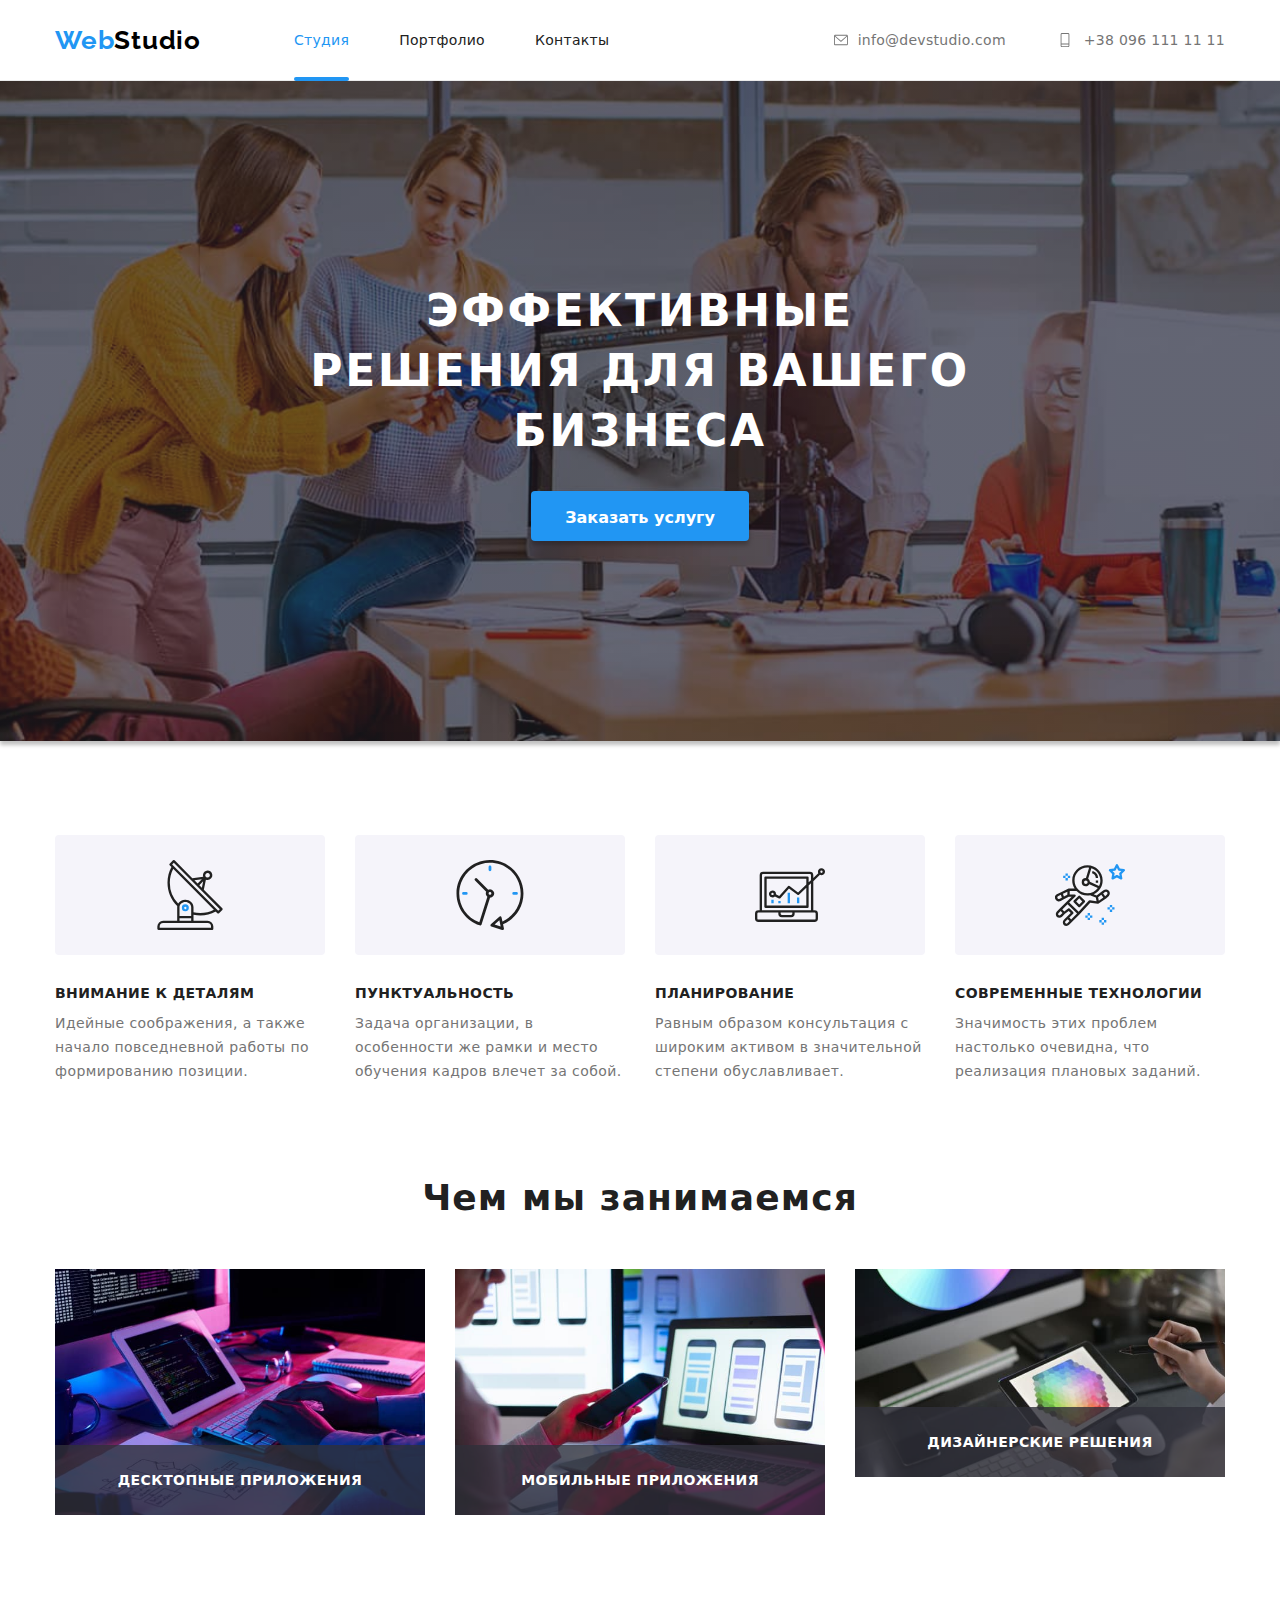
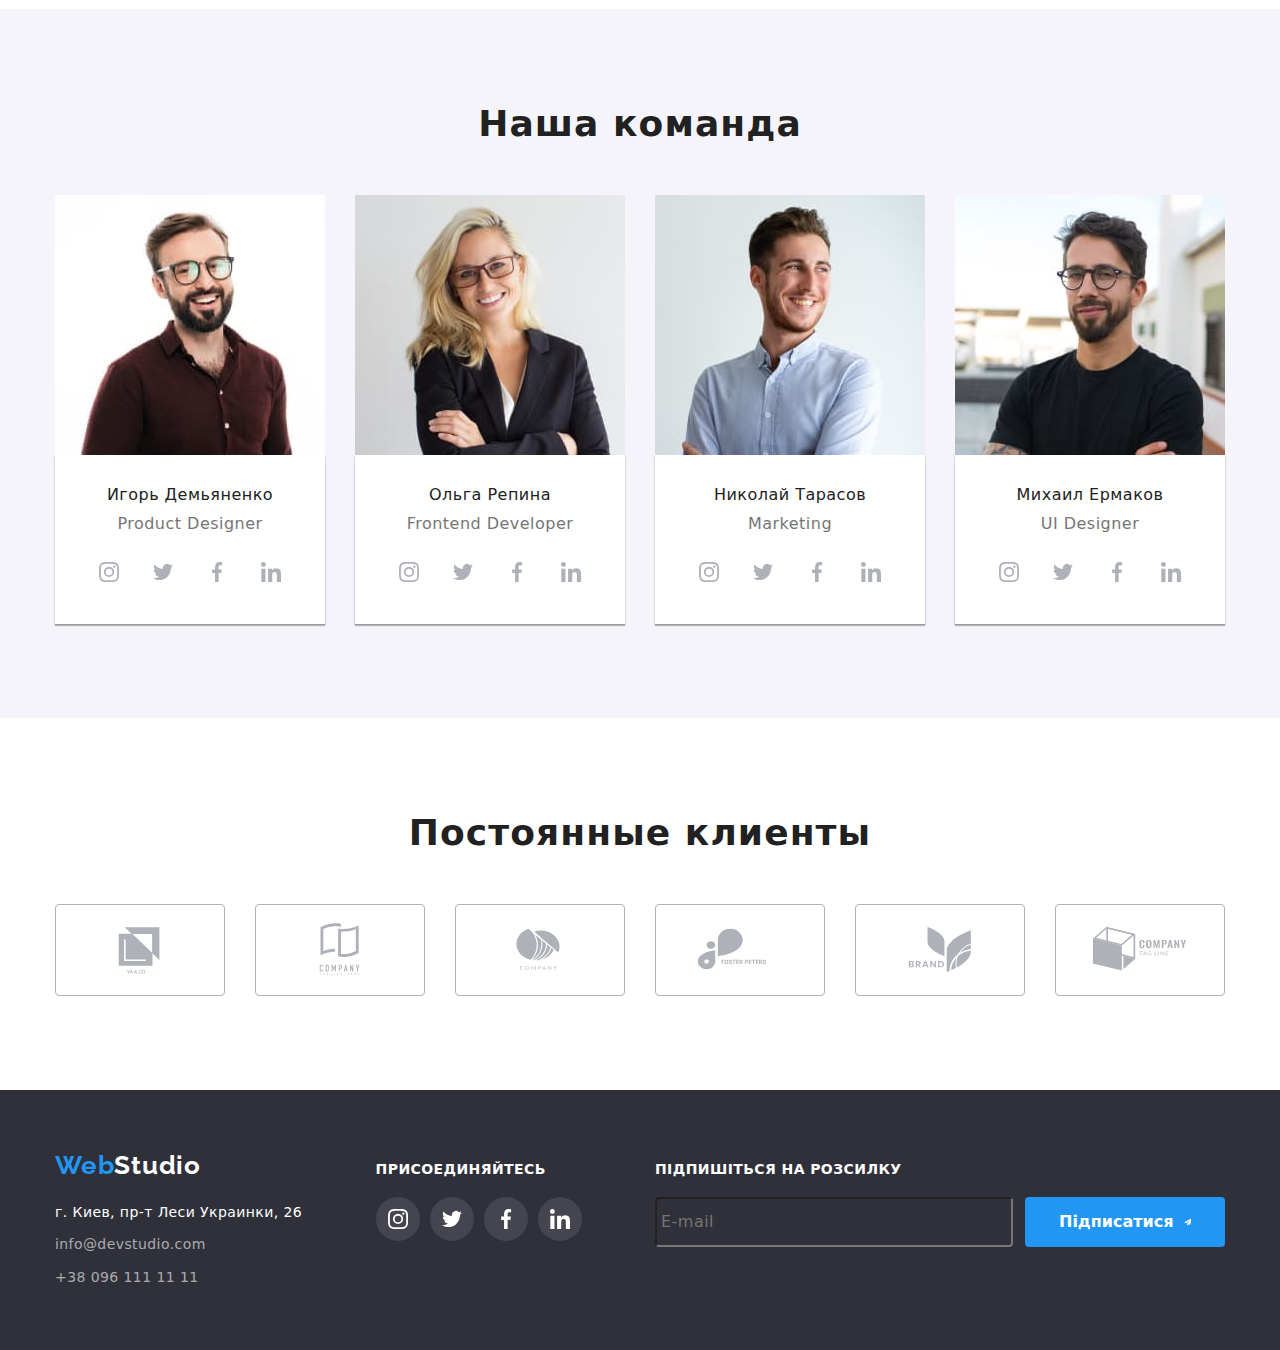
==== commit 0e7a68e7: "hero" ====
--- a/index.html
+++ b/index.html
@@ -133,7 +133,7 @@
     <main>
       <section class="hero section">
         <div class="container hero__content">
-          <h1 class="hero__title">ЭФФЕКТИВНЫЕ РЕШЕНИЯ ДЛЯ ВАШЕГО БИЗНЕСА</h1>
+          <h1 class="hero__title">Эффективные решения для вашего бизнеса</h1>
           <button type="button" class="hero__btn" data-modal-open>
             Заказать услугу
           </button>
--- a/css/main.min.css
+++ b/css/main.min.css
@@ -1 +1 @@
-*{box-sizing:border-box}p,h1,h2,h3,h4,h5,h6{margin:0}ul{margin:0;padding-left:0}a{color:currentColor}address{font-style:normal}button{cursor:pointer}img{display:block;max-width:100%;height:auto;width:100%}main{display:flex;flex-direction:column;align-items:center}body{font-family:"Roboto",sans-serif;color:var(--first-btn-color)}section{width:100vw}/*! modern-normalize v1.1.0 | MIT License | https://github.com/sindresorhus/modern-normalize */*,::before,::after{box-sizing:border-box}html{line-height:1.15;-webkit-text-size-adjust:100%;-moz-tab-size:4;tab-size:4}body{margin:0;font-family:system-ui,-apple-system,"Segoe UI",Roboto,Helvetica,Arial,sans-serif,"Apple Color Emoji","Segoe UI Emoji"}hr{height:0;color:inherit}abbr[title]{text-decoration:underline dotted}b,strong{font-weight:bolder}code,kbd,samp,pre{font-family:ui-monospace,SFMono-Regular,Consolas,"Liberation Mono",Menlo,monospace;font-size:1em}small{font-size:80%}sub,sup{font-size:75%;line-height:0;position:relative;vertical-align:baseline}sub{bottom:-0.25em}sup{top:-0.5em}table{text-indent:0;border-color:inherit}button,input,optgroup,select,textarea{font-family:inherit;font-size:100%;line-height:1.15;margin:0}button,select{text-transform:none}button,[type=button],[type=reset],[type=submit]{-webkit-appearance:button}::-moz-focus-inner{border-style:none;padding:0}:-moz-focusring{outline:1px dotted ButtonText}:-moz-ui-invalid{box-shadow:none}legend{padding:0}progress{vertical-align:baseline}::-webkit-inner-spin-button,::-webkit-outer-spin-button{height:auto}[type=search]{-webkit-appearance:textfield;outline-offset:-2px}::-webkit-search-decoration{-webkit-appearance:none}::-webkit-file-upload-button{-webkit-appearance:button;font:inherit}summary{display:list-item}.link{text-decoration:none}.list{list-style:none}.section{padding-top:60px;padding-bottom:60px}@media screen and (min-width: 1200px){.section{padding-top:94px;padding-bottom:94px}}.no-scroll{overflow:hidden}:root{--first-title-color: #212121;--second-title-color: #757575;--axent-color: #2196f3;--first-btn-color: #212121;--second-btn-color: #ffffff;--background-color: #f5f4fa;--background: #2f303a;--title-color: #ffffff}.visually-hidden{position:absolute;white-space:nowrap;width:1px;height:1px;overflow:hidden;border:0;padding:0;clip:rect(0 0 0 0);clip-path:inset(50%);margin:-1px}.blue-logo{color:var(--axent-color)}.logo{font-family:"Raleway",sans-serif;font-weight:700;font-size:26px;line-height:1.19;letter-spacing:.03em;color:#000;margin-right:93px;padding-top:24px;padding-bottom:24px}.container{width:100%;margin-left:auto;margin-right:auto;padding-left:15px;padding-right:15px}@media screen and (min-width: 480px){.container{max-width:480px}}@media screen and (min-width: 768px){.container{max-width:768px}}@media screen and (min-width: 1200px){.container{max-width:1200px}}input{width:100%;max-width:358px;height:50px;font-family:"Roboto" sans-serif;font-style:normal;font-size:16px;line-height:1.25;display:flex;align-items:center;letter-spacing:.03em;border-radius:4px;padding:4px;background-color:#2f303a;color:rgba(255,255,255,.6)}@media screen and (min-width: 1200px){input{width:358px}}.hero__btn{font-family:inherit;font-weight:700;font-size:16px;line-height:1.875;text-align:center;min-width:200px;height:50px;border-radius:4px;border-color:rgba(0,0,0,0);padding:10px 32px;box-sizing:border-box;color:var(--title-color);background:var(--axent-color);box-shadow:0px 4px 4px 0px rgba(0,0,0,.25);transition:background-color 250ms cubic-bezier(0.4, 0, 0.2, 1)}.hero__btn:hover,.hero__btn:focus{background-color:#188ce8}.header{color:var(--title-color);border-bottom:1px solid #ececec}.header>.container{display:flex;align-items:center}.header-logo{display:flex;align-items:center}@media screen and (min-width: 768px){.navigation__container{justify-content:space-between}}.header-link{display:none}@media screen and (min-width: 768px){.header-link{display:flex}}@media screen and (min-width: 1200px){.header-link{display:flex}}.header-item:not(:last-child){margin-right:50px}.connect{display:none}@media screen and (min-width: 768px){.connect{display:block}}@media screen and (min-width: 1200px){.connect{margin-left:auto;display:flex;align-items:center;gap:50px}}.site-nav{font-weight:500;font-size:14px;line-height:1.1428571429;letter-spacing:.02em;display:block;padding-top:32px;padding-bottom:32px;color:var(--first-title-color);transition:color 250ms cubic-bezier(0.4, 0, 0.2, 1)}.site-nav:hover,.site-nav:focus{color:var(--axent-color)}.current-axent-color{color:var(--axent-color)}@media screen and (min-width: 768px){.connect__mail{margin-bottom:10px}}@media screen and (min-width: 1200px){.connect__mail{margin-bottom:0}}@media screen and (min-width: 768px){.connect__mailtel{display:flex;flex-wrap:wrap;justify-content:end;text-align:right}}@media screen and (min-width: 768px){.site-mail-link{padding-top:21px}}@media screen and (min-width: 1200px){.site-mail-link{padding-top:0px}}@media screen and (min-width: 768px){.site-tel-link{padding-bottom:21px}}@media screen and (min-width: 1200px){.site-tel-link{padding-bottom:0px}}.site-mailtel-link{font-weight:500;letter-spacing:.02em;display:flex;align-items:center;color:var(--second-title-color);transition:color 250ms cubic-bezier(0.4, 0, 0.2, 1)}@media screen and (min-width: 768px){.site-mailtel-link{justify-content:start;font-size:12px;line-height:1.1666666667}}@media screen and (min-width: 1200px){.site-mailtel-link{padding-top:32px;padding-bottom:32px;font-size:14px;line-height:1.1428571429}}.site-mailtel-link:hover,.site-mailtel-link:focus{color:var(--axent-color)}.current{position:relative}.current::after{position:absolute;content:"";border-radius:2px;width:100%;height:4px;left:0;bottom:-1px;background-color:#2196f3}.contact-icon{fill:currentColor}@media screen and (min-width: 768px){.contact-icon{margin-right:8px}}@media screen and (min-width: 1200px){.contact-icon{margin-right:10px}}@media screen and (min-width: 768px){.contact-icon-mail{width:14px;height:16px}}@media screen and (min-width: 1200px){.contact-icon-mail{width:14px;height:16px}}@media screen and (min-width: 768px){.contact-icon-tel{width:18px;height:14px}}@media screen and (min-width: 1200px){.contact-icon-tel{width:18px;height:14px}}.menu-open{margin-left:auto;border:rgba(0,0,0,0);background-color:rgba(0,0,0,0);padding:0}@media screen and (min-width: 768px){.menu-open{display:none}}.mob-menu{position:fixed;width:100vw;max-width:767px;height:100vh;background-color:#fff;top:0;z-index:22;padding-top:48px;padding-bottom:48px;padding-left:40px;transform:translate(-1%, -1%) scale(1);transition:transform 250ms cubic-bezier(0.4, 0, 0.2, 1)}@media screen and (min-width: 768px){.mob-menu{display:none}}.mob-menu>.container{display:flex;flex-direction:column;height:100%;justify-content:space-between;overflow:auto}.is-hidden .mob-menu{transform:translate(-1%, -1%) scale(0) 250ms cubic-bezier(0.4, 0, 0.2, 1);transition:opacity 250ms cubic-bezier(0.4, 0, 0.2, 1),visibility 250ms cubic-bezier(0.4, 0, 0.2, 1)}.menu-close{position:absolute;right:25px;top:21px;width:40px;height:40px;border:rgba(0,0,0,0);background-color:rgba(0,0,0,0);padding:0;cursor:pointer}.menu-close:hover,.menu-close:focus{color:#2196f3;transition:transform 250ms cubic-bezier(0.4, 0, 0.2, 1)}.mob-menu__link{font-weight:500;font-size:40px;line-height:calc 1.175;letter-spacing:.02em;color:#212121}.mob-menu__item:not(:last-child){margin-bottom:32px}.mob-connect__tel{font-weight:500;font-size:34px;line-height:1.1764705882;letter-spacing:.02em;color:var(--axent-color)}.mob-connect__mail{font-weight:500;font-size:24px;line-height:1.1666666667;letter-spacing:.02em;color:var(--second-title-color)}.mob-soc{display:flex;flex-wrap:wrap;margin-top:67px}.mob-soc__link{font-weight:500;font-size:18px;line-height:1.2222222222;letter-spacing:.02em;color:#2196f3;text-align:left}.mob-soc__link:not(:last-child){margin-bottom:20px;padding-right:5px;border-right:1px solid rgba(33,33,33,.2)}.mob-soc__link:not(:first-child){padding-left:5px}.hero{text-align:center;padding-top:118px;padding-bottom:118px;max-width:1600px;background:var(--background);background-image:linear-gradient(rgba(47, 48, 58, 0.4), rgba(47, 48, 58, 0.4)),url(../images/header.jpg);background-repeat:no-repeat;background-position:center;background-size:cover;box-shadow:0px 4px 4px 0px rgba(0,0,0,.25)}@media screen and (min-width: 1200px){.hero{padding-top:200px;padding-bottom:200px}}@media screen and (min-width: 480px){.hero{background-image:linear-gradient(rgba(47, 48, 58, 0.4), rgba(47, 48, 58, 0.4)),url(../images/header-mob.jpg)}}@media screen and (min-width: 480px)and (min-device-pixel-ratio: 2),screen and (min-width: 480px)and (-webkit-min-device-pixel-ratio: 2),screen and (min-width: 480px)and (min-resolution: 192dpi),screen and (min-width: 480px)and (min-resolution: 2dppx){.hero{background-image:linear-gradient(rgba(47, 48, 58, 0.4), rgba(47, 48, 58, 0.4)),url(../images/header-mob2x.jpg)}}@media screen and (min-width: 768px){.hero{background-image:linear-gradient(rgba(47, 48, 58, 0.4), rgba(47, 48, 58, 0.4)),url(../images/header-tab.jpg)}}@media screen and (min-width: 768px)and (min-device-pixel-ratio: 2),screen and (min-width: 768px)and (-webkit-min-device-pixel-ratio: 2),screen and (min-width: 768px)and (min-resolution: 192dpi),screen and (min-width: 768px)and (min-resolution: 2dppx){.hero{background-image:linear-gradient(rgba(47, 48, 58, 0.4), rgba(47, 48, 58, 0.4)),url(../images/header-tab2x.jpg)}}@media screen and (min-width: 1200px){.hero{background-image:linear-gradient(rgba(47, 48, 58, 0.4), rgba(47, 48, 58, 0.4)),url(../images/header.jpg)}}@media screen and (min-width: 1200px)and (min-device-pixel-ratio: 2),screen and (min-width: 1200px)and (-webkit-min-device-pixel-ratio: 2),screen and (min-width: 1200px)and (min-resolution: 192dpi),screen and (min-width: 1200px)and (min-resolution: 2dppx){.hero{background-image:linear-gradient(rgba(47, 48, 58, 0.4), rgba(47, 48, 58, 0.4)),url(../images/header2x.jpg)}}.hero__content{color:var(--title-color)}.hero__title{text-align:center;letter-spacing:.06em;margin:auto;margin-bottom:30px;font-weight:900;font-size:20px;line-height:1.9}@media screen and (min-width: 480px){.hero__title{font-weight:900;font-size:26px;line-height:1.6153846154}}@media screen and (min-width: 768px){.hero__title{font-weight:900;font-size:26px;line-height:1.6153846154;max-width:360px}}@media screen and (min-width: 1200px){.hero__title{font-weight:900;font-size:44px;line-height:1.3636363636;max-width:696px}}.afterhero__section{display:block}.afterhero__wrap{display:flex;flex-wrap:wrap;gap:30px}.afterhero__title{font-weight:700;font-size:14px;line-height:1.1428571429;letter-spacing:.03em;margin-bottom:10px;color:var(--first-title-color);text-align:center}@media screen and (min-width: 768px){.afterhero__title{text-align:left}}.afterhero__text{font-weight:400;font-size:14px;line-height:1.7142857143;letter-spacing:.03em;color:var(--second-title-color)}.afterhero__link{width:100%}@media screen and (min-width: 768px){.afterhero__link{width:calc((100% - 30px)/2)}}@media screen and (min-width: 1200px){.afterhero__link{width:calc((100% - 90px)/4)}}.afterhero__card{width:100%;height:120px;border-radius:4px;margin-bottom:30px;justify-content:center;align-items:center;background-color:#f5f4fa;display:flex}.about-us{display:none}@media screen and (min-width: 1200px){.about-us{display:block}}.about-us__section{padding-bottom:94px}.about-us__title{font-weight:700;font-size:36px;text-align:center;line-height:1.1666666667;letter-spacing:.03em;margin-bottom:50px;color:var(--first-title-color)}.about-us__img{display:flex;justify-content:center;gap:30px}.about-us__wrap{position:relative}.about-us__txt{font-weight:700;font-size:14px;line-height:1.1428571429;text-align:center;letter-spacing:.03em;color:var(--title-color);background-color:rgba(47,48,58,.8);position:absolute;width:100%;height:70px;bottom:0;left:0;display:flex;align-items:center;justify-content:center}.team{display:block;color:var(--first-title-color);background-color:var(--background-color)}.team__header{font-weight:700;font-size:36px;text-align:center;line-height:1.1666666667;letter-spacing:.03em;margin-bottom:50px}.team__wrap{display:flex;flex-wrap:wrap;gap:30px}.team__item{background-color:#fff;width:100%}@media screen and (min-width: 768px){.team__item{width:calc((100% - 30px)/2)}}@media screen and (min-width: 1200px){.team__item{width:calc((100% - 90px)/4)}}.team__container{padding-top:30px;padding-bottom:30px;padding-left:32px;padding-right:32px;box-shadow:0px 1px 3px rgba(0,0,0,.12),0px 1px 1px rgba(0,0,0,.14),0px 2px 1px rgba(0,0,0,.2)}.team__name{font-weight:500;font-size:16px;line-height:1.1875;letter-spacing:.03em;margin-bottom:10px;text-align:center;color:var(--first-title-color)}.team__text{font-weight:400;font-size:16px;line-height:1.19;letter-spacing:.03em;margin-bottom:16px;color:var(--second-title-color);text-align:center}.team__soc{display:flex;justify-content:center}.team__link{width:44px;height:44px;border-radius:50%;display:flex;align-items:center;justify-content:center;transition:background-color 250ms cubic-bezier(0.4, 0, 0.2, 1)}.team__link:hover,.team__link:focus{background-color:#2196f3}.team__soc-item{gap:10px}.team__icon{fill:#afb1b8;transition:fill 250ms cubic-bezier(0.4, 0, 0.2, 1)}.team__link:hover .team__icon,.team__link:focus .team__icon{fill:#fff}.client{display:block}.client__header{font-weight:700;font-size:36px;text-align:center;line-height:1.1666666667;letter-spacing:.03em;margin-bottom:50px;color:var(--first-title-color)}.client__logo{display:flex;flex-wrap:wrap;gap:30px}.client__icon{display:flex;justify-content:center}.icon__logo{fill:#afb1b8}.client__link:hover .icon__logo,.client__link:focus .icon__logo{fill:#2196f3}.client__link{border:1px solid #afb1b8;border-radius:4px;cursor:pointer;display:flex;align-items:center;justify-content:center;height:92px;width:calc((100% - 30px)/2);transition:fill 250ms cubic-bezier(0.4, 0, 0.2, 1),border-color 250ms cubic-bezier(0.4, 0, 0.2, 1)}@media screen and (min-width: 768px){.client__link{width:calc((100% - 60px)/3)}}@media screen and (min-width: 1200px){.client__link{width:calc((100% - 150px)/6)}}.client__link:hover,.client__link:focus{border-color:#2196f3}.footer{padding-top:60px;padding-bottom:60px;background:var(--background)}.footer-logo{font-family:"Raleway",sans-serif;font-weight:700;font-size:26px;line-height:1.1923076923;letter-spacing:.03em;color:var(--title-color)}.addres{margin-top:20px}.addres-link-adres{font-style:normal;font-size:14px;line-height:1.71;letter-spacing:.03em;color:var(--title-color)}.addres-link-adres:hover,.addres-link-adres:focus{color:var(--axent-color)}.addres-link-footer{font-style:normal;font-size:14px;line-height:1.71;letter-spacing:.03em;color:rgba(255,255,255,.6);transition:color 250ms cubic-bezier(0.4, 0, 0.2, 1)}.addres-link-footer:hover,.addres-link-footer:focus{color:var(--axent-color)}.addres-footer:not(:last-child){margin-bottom:9px}@media screen and (min-width: 480px){.footer-conteiner{display:block;justify-content:center}}@media screen and (min-width: 768px){.footer-conteiner{display:flex;align-items:baseline;flex-wrap:wrap}}@media screen and (min-width: 1200px){.footer-conteiner{display:flex;align-items:baseline}}@media screen and (max-width: 767px){.footer-cont:not(:first-child){margin-top:60px}}.footer-cont{margin-right:auto;margin-left:auto;text-align:center;justify-content:space-between}@media screen and (min-width: 1200px){.footer-cont{text-align:left;justify-content:space-around}}@media screen and (min-width: 768px){.footer-cont:last-child{margin-top:60px}}@media screen and (min-width: 1200px){.footer-cont:last-child{margin-top:0}}.footer-hed{font-weight:700;font-size:14px;line-height:1.1428571429;letter-spacing:.03em;text-transform:uppercase;color:var(--title-color);margin-bottom:20px}.footer-soc{display:flex;justify-content:center;gap:10px}.footer-soc-link{width:44px;height:44px;border-radius:50%;background-color:rgba(255,255,255,.1);display:flex;align-items:center;justify-content:center;transition:background-color 250ms cubic-bezier(0.4, 0, 0.2, 1)}.footer-soc-link:hover,.footer-soc-link:focus{background-color:#2196f3}.footer-soc-icon{fill:#fff}.footer-soc-link:hover .footer-soc-icon,.footer-soc-link:focus .footer-soc-icon{fill:#fff}.footer-form{display:flex}.footer-field{display:flex;flex-wrap:wrap;justify-content:center;gap:20px}.footer-btn{display:flex;align-items:center;justify-content:center;font-weight:700;font-size:16px;line-height:1.875;text-align:center;min-width:200px;height:50px;border-radius:4px;border-color:rgba(0,0,0,0);padding:10px 32px;box-sizing:border-box;color:var(--title-color);background:var(--axent-color);margin-left:12px;transition:background-color 250ms cubic-bezier(0.4, 0, 0.2, 1),box-shadow 250ms cubic-bezier(0.4, 0, 0.2, 1)}.footer-btn:hover,.footer-btn:focus{background-color:#188ce8;box-shadow:0px 4px 4px 0px rgba(0,0,0,.25)}.btn-svg{fill:currentColor;margin-left:10px}.footer-label{font-weight:700;font-size:14px;line-height:1.1428571429;letter-spacing:.03em;text-transform:uppercase;color:var(--title-color);margin-bottom:20px;text-align:center}@media screen and (min-width: 1200px){.footer-label{text-align:left}}.backdrop{position:fixed;top:0;width:100%;height:100%;border-color:rgba(0,0,0,.2);transition:opacity 250ms cubic-bezier(0.4, 0, 0.2, 1),visibility 250ms cubic-bezier(0.4, 0, 0.2, 1)}.modal{background-color:#fff;box-shadow:0px 1px 3px rgba(0,0,0,.12),0px 1px 1px rgba(0,0,0,.14),0px 2px 1px rgba(0,0,0,.2);border-radius:4px;position:absolute;overflow-y:auto;top:50%;left:50%;padding:40px;transform:translate(-50%, -50%) scale(1);transition:transform 250ms cubic-bezier(0.4, 0, 0.2, 1)}@media screen and (max-width: 479px){.modal{width:98vw;height:98vh}}@media screen and (min-width: 480px){.modal{width:450px;height:609px}}@media screen and (min-width: 768px){.modal{width:450px;height:609px}}@media screen and (min-width: 1200px){.modal{width:528px;height:581px}}.backdrop .is-hidden .modal{transform:translate(-50%, -50%) scale(0)}.modal-close{position:absolute;right:8px;top:8px;width:30px;height:30px;background-color:#fff;border:1px solid rgba(0,0,0,.1);border-radius:50%}.modal-close:hover,.modal-close:focus{background-color:currentColor;border:1px solid #188ce8}.is-hidden{opacity:0;visibility:hidden;pointer-events:none}.modal-title{display:flex;justify-content:center;font-weight:700;font-size:20px;line-height:1.5;text-align:center;letter-spacing:.03em;color:#212121;margin-bottom:12px}@media screen and (min-width: 1200px){.modal-title{line-height:1.15;margin-bottom:15px}}.modal-input{width:100%;height:40px;background-color:#fff;border:1px solid rgba(33,33,33,.2);border-radius:4px;padding-left:30px;outline:rgba(0,0,0,0);transition:border 250ms cubic-bezier(0.4, 0, 0.2, 1),box-shadow 250ms cubic-bezier(0.4, 0, 0.2, 1)}.modal-input::placeholder{color:#757575}.modal-input:hover,.modal-input:focus{border:1px solid #188ce8;background:#fff;box-shadow:0px 1px 3px rgba(0,0,0,.12),0px 1px 1px rgba(0,0,0,.14),0px 2px 1px rgba(0,0,0,.2)}.input-wrap{position:relative;gap:30px}.modal-icon{position:absolute;left:8px;top:50%;transform:translateY(-50%);transition:fill 250ms cubic-bezier(0.4, 0, 0.2, 1)}.modal-input:focus+.modal-icon{fill:#188ce8}.modal-label{font-size:12px;line-height:1.1666666667;letter-spacing:.01em;display:block;color:#757575;margin-bottom:4px}textarea{display:block}.modal-txt{height:120px;width:100%;border:1px solid rgba(33,33,33,.2);border-radius:4px;resize:none;font-family:"Roboto",sans-serif;font-weight:400;font-size:12px;line-height:14px;letter-spacing:.01em;padding:10px;color:rgba(117,117,117,.5)}.check-txt{font-family:"Roboto",sans-serif;font-weight:400;font-size:12px;line-height:1.1666666667;letter-spacing:.03em;color:#757575;display:flex;align-items:center}@media screen and (min-width: 1200px){.check-txt{font-size:14px;line-height:1.71}}.check-txt span{width:16px;height:15px;border:2px solid #212121;border-radius:2px;margin-right:10px;display:flex;align-items:center;justify-content:center}.modal-check:focus+.check-txt span{border-color:#2196f3}.modal-check:checked+.check-txt span{background-color:#2196f3;border:none}.modal-check:focus+.check-txt span{border-color:#2196f3}.check-icon{fill:rgba(0,0,0,0)}.modal-check:checked+.check-txt .check-icon{fill:#fff}.treaty{display:flex;justify-content:center;font-weight:400;font-size:12px;line-height:1.1666666667;letter-spacing:.03em;color:var(--axent-color);padding-left:5px}@media screen and (min-width: 1200px){.treaty{font-size:14px;line-height:1.71}}.check-treaty{display:flex;justify-content:center}.modal-field:not(:last-child){margin-bottom:10px}.modal-field:last-child{margin-bottom:20px}.modal-btn{font-weight:700;font-size:16px;line-height:1.875;text-align:center;min-width:200px;height:50px;border-radius:4px;border-color:rgba(0,0,0,0);padding:10px 32px;box-sizing:border-box;display:flex;justify-content:center;color:var(--title-color);background:var(--axent-color);transition:background-color 250ms cubic-bezier(0.4, 0, 0.2, 1),box-shadow 250ms cubic-bezier(0.4, 0, 0.2, 1)}.modal-btn:hover,.modal-btn:focus{background-color:#188ce8;box-shadow:0px 4px 4px 0px rgba(0,0,0,.25)}.btn-form{margin-top:30px;display:flex;justify-content:center;text-align:center}.hero-portfolio{padding-top:60px;padding-bottom:60px}@media screen and (min-width: 1200px){.hero-portfolio{padding-top:94px;padding-bottom:94px}}.btn{font-family:"Roboto";font-style:normal;font-weight:500;cursor:pointer;font-size:16px;line-height:1.62;text-align:center;letter-spacing:.03em;border-radius:4px;padding-top:6px;padding-bottom:6px;padding-left:20px;padding-right:20px;color:var(--first-btn-color);background-color:var(--background-color);border-color:rgba(0,0,0,0);transition:color 250ms cubic-bezier(0.4, 0, 0.2, 1),background-color 250ms cubic-bezier(0.4, 0, 0.2, 1),box-shadow 250ms cubic-bezier(0.4, 0, 0.2, 1)}.btn-link:hover,.btn-link:focus{color:var(--second-btn-color);background-color:var(--axent-color);box-shadow:0px 4px 4px 0px rgba(0,0,0,.25)}.btn-wrap{display:flex;flex-wrap:wrap;margin-bottom:50px;gap:8px}@media screen and (min-width: 768px){.btn-wrap{justify-content:center}}@media screen and (min-width: 1200px){.btn-wrap{justify-content:center}}.portfolio-div{padding:20px 24px;border:1px solid #eee;border-top:0;flex-grow:1}.portfolio-wrap{display:flex;flex-wrap:wrap;gap:30px}@media screen and (min-width: 480px){.portfolio-wrap{justify-content:center}}@media screen and (min-width: 768px){.portfolio-wrap{justify-content:start}}.portfolio__link{display:flex}@media screen and (min-width: 768px){.portfolio__link{width:calc((100% - 30px)/2)}}@media screen and (min-width: 1200px){.portfolio__link{width:calc((100% - 60px)/3)}}.portfolio{font-weight:700;font-size:18px;line-height:2;letter-spacing:.06em;text-align:left;margin-bottom:4px;color:var(--first-title-color)}.img-portfolio{display:flex;flex-wrap:wrap;width:100%;transition:box-shadow 250ms cubic-bezier(0.4, 0, 0.2, 1)}.img-portfolio:hover,.img-portfolio:focus{box-shadow:0px 4px 4px 0px rgba(0,0,0,.25)}.img-portfolio-wrap{position:relative;overflow:hidden}.portfolio-hover-text{position:absolute;top:0;left:0;letter-spacing:.03em;font-size:18px;line-height:1.56;height:100%;color:#fff;background-color:rgba(33,150,243,.9);padding-left:24px;padding-right:24px;padding-top:63px;padding-bottom:63px;transform:translateY(101%);transition:transform 250ms cubic-bezier(0.4, 0, 0.2, 1);overflow:auto}.img-portfolio:hover .portfolio-hover-text,.img-portfolio:focus .portfolio-hover-text{transform:translateY(0%)}.portfolio-text{font-size:16px;line-height:1.88;letter-spacing:.03em;color:var(--second-title-color)}/*# sourceMappingURL=main.min.css.map */+*{box-sizing:border-box}p,h1,h2,h3,h4,h5,h6{margin:0}ul{margin:0;padding-left:0}a{color:currentColor}address{font-style:normal}button{cursor:pointer}img{display:block;max-width:100%;height:auto;width:100%}main{display:flex;flex-direction:column;align-items:center}body{font-family:"Roboto",sans-serif;color:var(--first-btn-color)}section{width:100vw}/*! modern-normalize v1.1.0 | MIT License | https://github.com/sindresorhus/modern-normalize */*,::before,::after{box-sizing:border-box}html{line-height:1.15;-webkit-text-size-adjust:100%;-moz-tab-size:4;tab-size:4}body{margin:0;font-family:system-ui,-apple-system,"Segoe UI",Roboto,Helvetica,Arial,sans-serif,"Apple Color Emoji","Segoe UI Emoji"}hr{height:0;color:inherit}abbr[title]{text-decoration:underline dotted}b,strong{font-weight:bolder}code,kbd,samp,pre{font-family:ui-monospace,SFMono-Regular,Consolas,"Liberation Mono",Menlo,monospace;font-size:1em}small{font-size:80%}sub,sup{font-size:75%;line-height:0;position:relative;vertical-align:baseline}sub{bottom:-0.25em}sup{top:-0.5em}table{text-indent:0;border-color:inherit}button,input,optgroup,select,textarea{font-family:inherit;font-size:100%;line-height:1.15;margin:0}button,select{text-transform:none}button,[type=button],[type=reset],[type=submit]{-webkit-appearance:button}::-moz-focus-inner{border-style:none;padding:0}:-moz-focusring{outline:1px dotted ButtonText}:-moz-ui-invalid{box-shadow:none}legend{padding:0}progress{vertical-align:baseline}::-webkit-inner-spin-button,::-webkit-outer-spin-button{height:auto}[type=search]{-webkit-appearance:textfield;outline-offset:-2px}::-webkit-search-decoration{-webkit-appearance:none}::-webkit-file-upload-button{-webkit-appearance:button;font:inherit}summary{display:list-item}.link{text-decoration:none}.list{list-style:none}.section{padding-top:60px;padding-bottom:60px}@media screen and (min-width: 1200px){.section{padding-top:94px;padding-bottom:94px}}.no-scroll{overflow:hidden}:root{--first-title-color: #212121;--second-title-color: #757575;--axent-color: #2196f3;--first-btn-color: #212121;--second-btn-color: #ffffff;--background-color: #f5f4fa;--background: #2f303a;--title-color: #ffffff}.visually-hidden{position:absolute;white-space:nowrap;width:1px;height:1px;overflow:hidden;border:0;padding:0;clip:rect(0 0 0 0);clip-path:inset(50%);margin:-1px}.blue-logo{color:var(--axent-color)}.logo{font-family:"Raleway",sans-serif;font-weight:700;font-size:26px;line-height:1.19;letter-spacing:.03em;color:#000;margin-right:93px;padding-top:24px;padding-bottom:24px}.container{width:100%;margin-left:auto;margin-right:auto;padding-left:15px;padding-right:15px}@media screen and (min-width: 480px){.container{max-width:480px}}@media screen and (min-width: 768px){.container{max-width:768px}}@media screen and (min-width: 1200px){.container{max-width:1200px}}.hero__btn{font-family:inherit;font-weight:700;font-size:16px;line-height:1.875;text-align:center;min-width:200px;height:50px;border-radius:4px;border-color:rgba(0,0,0,0);padding:10px 32px;box-sizing:border-box;color:var(--title-color);background:var(--axent-color);box-shadow:0px 4px 4px 0px rgba(0,0,0,.25);transition:background-color 250ms cubic-bezier(0.4, 0, 0.2, 1)}.hero__btn:hover,.hero__btn:focus{background-color:#188ce8}.header{color:var(--title-color);border-bottom:1px solid #ececec}.header>.container{display:flex;align-items:center}.header-logo{display:flex;align-items:center}@media screen and (min-width: 768px){.navigation__container{justify-content:space-between}}.header-link{display:none}@media screen and (min-width: 768px){.header-link{display:flex}}@media screen and (min-width: 1200px){.header-link{display:flex}}.header-item:not(:last-child){margin-right:50px}.connect{display:none}@media screen and (min-width: 768px){.connect{display:block}}@media screen and (min-width: 1200px){.connect{margin-left:auto;display:flex;align-items:center;gap:50px}}.site-nav{font-weight:500;font-size:14px;line-height:1.1428571429;letter-spacing:.02em;display:block;padding-top:32px;padding-bottom:32px;color:var(--first-title-color);transition:color 250ms cubic-bezier(0.4, 0, 0.2, 1)}.site-nav:hover,.site-nav:focus{color:var(--axent-color)}.current-axent-color{color:var(--axent-color)}@media screen and (min-width: 768px){.connect__mail{margin-bottom:10px}}@media screen and (min-width: 1200px){.connect__mail{margin-bottom:0}}@media screen and (min-width: 768px){.connect__mailtel{display:flex;flex-wrap:wrap;justify-content:end;text-align:right}}@media screen and (min-width: 768px){.site-mail-link{padding-top:21px}}@media screen and (min-width: 1200px){.site-mail-link{padding-top:0px}}@media screen and (min-width: 768px){.site-tel-link{padding-bottom:21px;padding-right:16px}}@media screen and (min-width: 1200px){.site-tel-link{padding-bottom:0px;padding-right:0px}}.site-mailtel-link{font-weight:500;letter-spacing:.02em;display:flex;align-items:center;color:var(--second-title-color);transition:color 250ms cubic-bezier(0.4, 0, 0.2, 1)}@media screen and (min-width: 768px){.site-mailtel-link{justify-content:start;font-size:12px;line-height:1.1666666667}}@media screen and (min-width: 1200px){.site-mailtel-link{padding-top:32px;padding-bottom:32px;font-size:14px;line-height:1.1428571429}}.site-mailtel-link:hover,.site-mailtel-link:focus{color:var(--axent-color)}.current{position:relative}.current::after{position:absolute;content:"";border-radius:2px;width:100%;height:4px;left:0;bottom:-1px;background-color:#2196f3}.contact-icon{fill:currentColor}@media screen and (min-width: 768px){.contact-icon{margin-right:8px}}@media screen and (min-width: 1200px){.contact-icon{margin-right:10px}}@media screen and (min-width: 768px){.contact-icon-mail{width:14px;height:16px}}@media screen and (min-width: 1200px){.contact-icon-mail{width:14px;height:16px}}@media screen and (min-width: 768px){.contact-icon-tel{width:18px;height:14px}}@media screen and (min-width: 1200px){.contact-icon-tel{width:18px;height:14px}}.menu-open{margin-left:auto;border:rgba(0,0,0,0);background-color:rgba(0,0,0,0);padding:0}@media screen and (min-width: 768px){.menu-open{display:none}}.mob-menu{position:fixed;width:100vw;max-width:767px;height:100vh;background-color:#fff;top:0;z-index:22;padding-top:48px;padding-bottom:48px;padding-left:40px;transform:translate(-1%, -1%) scale(1);transition:transform 250ms cubic-bezier(0.4, 0, 0.2, 1)}@media screen and (min-width: 768px){.mob-menu{display:none}}.mob-menu>.container{display:flex;flex-direction:column;height:100%;justify-content:space-between;overflow:auto}.is-hidden .mob-menu{transform:translate(-1%, -1%) scale(0) 250ms cubic-bezier(0.4, 0, 0.2, 1);transition:opacity 250ms cubic-bezier(0.4, 0, 0.2, 1),visibility 250ms cubic-bezier(0.4, 0, 0.2, 1)}.menu-close{position:absolute;right:25px;top:21px;width:40px;height:40px;border:rgba(0,0,0,0);background-color:rgba(0,0,0,0);padding:0;cursor:pointer}.menu-close:hover,.menu-close:focus{fill:#2196f3;transition:transform 250ms cubic-bezier(0.4, 0, 0.2, 1)}.mob-menu__link{font-weight:500;font-size:40px;line-height:calc 1.175;letter-spacing:.02em;color:#212121}.mob-menu__item:not(:last-child){margin-bottom:32px}.mob-connect__tel{font-weight:500;font-size:34px;line-height:1.1764705882;letter-spacing:.02em;color:var(--axent-color)}.mob-connect__mail{font-weight:500;font-size:24px;line-height:1.1666666667;letter-spacing:.02em;color:var(--second-title-color)}.mob-soc{display:flex;flex-wrap:wrap;margin-top:67px}.mob-soc__link{font-weight:500;font-size:18px;line-height:1.2222222222;letter-spacing:.02em;color:#2196f3;text-align:left}.mob-soc__link:not(:last-child){margin-bottom:20px;padding-right:5px;border-right:1px solid rgba(33,33,33,.2)}.mob-soc__link:not(:first-child){padding-left:5px}.hero{text-align:center;padding-top:118px;padding-bottom:118px;max-width:1600px;background:var(--background);background-image:linear-gradient(rgba(47, 48, 58, 0.4), rgba(47, 48, 58, 0.4)),url(../images/header.jpg);background-repeat:no-repeat;background-position:center;background-size:cover;box-shadow:0px 4px 4px 0px rgba(0,0,0,.25)}@media screen and (min-width: 1200px){.hero{padding-top:200px;padding-bottom:200px}}@media screen and (min-width: 480px){.hero{background-image:linear-gradient(rgba(47, 48, 58, 0.4), rgba(47, 48, 58, 0.4)),url(../images/header-mob.jpg)}}@media screen and (min-width: 480px)and (min-device-pixel-ratio: 2),screen and (min-width: 480px)and (-webkit-min-device-pixel-ratio: 2),screen and (min-width: 480px)and (min-resolution: 192dpi),screen and (min-width: 480px)and (min-resolution: 2dppx){.hero{background-image:linear-gradient(rgba(47, 48, 58, 0.4), rgba(47, 48, 58, 0.4)),url(../images/header-mob2x.jpg)}}@media screen and (min-width: 768px){.hero{background-image:linear-gradient(rgba(47, 48, 58, 0.4), rgba(47, 48, 58, 0.4)),url(../images/header-tab.jpg)}}@media screen and (min-width: 768px)and (min-device-pixel-ratio: 2),screen and (min-width: 768px)and (-webkit-min-device-pixel-ratio: 2),screen and (min-width: 768px)and (min-resolution: 192dpi),screen and (min-width: 768px)and (min-resolution: 2dppx){.hero{background-image:linear-gradient(rgba(47, 48, 58, 0.4), rgba(47, 48, 58, 0.4)),url(../images/header-tab2x.jpg)}}@media screen and (min-width: 1200px){.hero{background-image:linear-gradient(rgba(47, 48, 58, 0.4), rgba(47, 48, 58, 0.4)),url(../images/header.jpg)}}@media screen and (min-width: 1200px)and (min-device-pixel-ratio: 2),screen and (min-width: 1200px)and (-webkit-min-device-pixel-ratio: 2),screen and (min-width: 1200px)and (min-resolution: 192dpi),screen and (min-width: 1200px)and (min-resolution: 2dppx){.hero{background-image:linear-gradient(rgba(47, 48, 58, 0.4), rgba(47, 48, 58, 0.4)),url(../images/header2x.jpg)}}.hero__content{color:var(--title-color)}.hero__title{text-align:center;text-transform:uppercase;letter-spacing:.06em;margin:auto;margin-bottom:30px;font-weight:900;font-size:20px;line-height:1.9}@media screen and (min-width: 480px){.hero__title{font-size:26px;line-height:1.6153846154}}@media screen and (min-width: 768px){.hero__title{font-size:26px;line-height:1.6153846154;max-width:360px}}@media screen and (min-width: 1200px){.hero__title{font-size:44px;line-height:1.3636363636;max-width:696px}}.afterhero__section{display:block}.afterhero__wrap{display:flex;flex-wrap:wrap;gap:30px}.afterhero__title{font-weight:700;font-size:14px;line-height:1.1428571429;letter-spacing:.03em;margin-bottom:10px;color:var(--first-title-color);text-align:center}@media screen and (min-width: 768px){.afterhero__title{text-align:left}}.afterhero__text{font-weight:400;font-size:14px;line-height:1.7142857143;letter-spacing:.03em;color:var(--second-title-color)}.afterhero__link{width:100%}@media screen and (min-width: 768px){.afterhero__link{width:calc((100% - 30px)/2)}}@media screen and (min-width: 1200px){.afterhero__link{width:calc((100% - 90px)/4)}}.afterhero__card{width:100%;height:120px;border-radius:4px;margin-bottom:30px;justify-content:center;align-items:center;background-color:#f5f4fa;display:flex}.about-us{display:none}@media screen and (min-width: 1200px){.about-us{display:block}}.about-us__section{padding-bottom:94px}.about-us__title{font-weight:700;font-size:36px;text-align:center;line-height:1.1666666667;letter-spacing:.03em;margin-bottom:50px;color:var(--first-title-color)}.about-us__img{display:flex;justify-content:center;gap:30px}.about-us__wrap{position:relative}.about-us__txt{font-weight:700;font-size:14px;line-height:1.1428571429;text-align:center;letter-spacing:.03em;color:var(--title-color);background-color:rgba(47,48,58,.8);position:absolute;width:100%;height:70px;bottom:0;left:0;display:flex;align-items:center;justify-content:center}.team{display:block;color:var(--first-title-color);background-color:var(--background-color)}.team__header{font-weight:700;font-size:36px;text-align:center;line-height:1.1666666667;letter-spacing:.03em;margin-bottom:50px}.team__wrap{display:flex;flex-wrap:wrap;gap:30px}.team__item{background-color:#fff;width:100%}@media screen and (min-width: 768px){.team__item{width:calc((100% - 30px)/2)}}@media screen and (min-width: 1200px){.team__item{width:calc((100% - 90px)/4)}}.team__container{padding-top:30px;padding-bottom:30px;padding-left:32px;padding-right:32px;box-shadow:0px 1px 3px rgba(0,0,0,.12),0px 1px 1px rgba(0,0,0,.14),0px 2px 1px rgba(0,0,0,.2)}.team__name{font-weight:500;font-size:16px;line-height:1.1875;letter-spacing:.03em;margin-bottom:10px;text-align:center;color:var(--first-title-color)}.team__text{font-weight:400;font-size:16px;line-height:1.19;letter-spacing:.03em;margin-bottom:16px;color:var(--second-title-color);text-align:center}.team__soc{display:flex;justify-content:center}.team__link{width:44px;height:44px;border-radius:50%;display:flex;align-items:center;justify-content:center;transition:background-color 250ms cubic-bezier(0.4, 0, 0.2, 1)}.team__link:hover,.team__link:focus{background-color:#2196f3}.team__soc :not(:last-child){margin-right:10px}.team__icon{fill:#afb1b8;transition:fill 250ms cubic-bezier(0.4, 0, 0.2, 1)}.team__link:hover .team__icon,.team__link:focus .team__icon{fill:#fff}.client{display:block}.client__header{font-weight:700;font-size:36px;text-align:center;line-height:1.1666666667;letter-spacing:.03em;margin-bottom:50px;color:var(--first-title-color)}.client__logo{display:flex;flex-wrap:wrap;gap:30px}.client__icon{display:flex;justify-content:center}.icon__logo{fill:#afb1b8}.client__link:hover .icon__logo,.client__link:focus .icon__logo{fill:#2196f3}.client__link{border:1px solid #afb1b8;border-radius:4px;cursor:pointer;display:flex;align-items:center;justify-content:center;height:92px;width:calc((100% - 30px)/2);transition:fill 250ms cubic-bezier(0.4, 0, 0.2, 1),border-color 250ms cubic-bezier(0.4, 0, 0.2, 1)}@media screen and (min-width: 768px){.client__link{width:calc((100% - 60px)/3)}}@media screen and (min-width: 1200px){.client__link{width:calc((100% - 150px)/6)}}.client__link:hover,.client__link:focus{border-color:#2196f3}.footer{padding-top:60px;padding-bottom:60px;background:var(--background)}.footer-logo{font-family:"Raleway",sans-serif;font-weight:700;font-size:26px;line-height:1.1923076923;letter-spacing:.03em;color:var(--title-color)}.addres{margin-top:20px}.addres-link-adres{font-style:normal;font-size:14px;line-height:1.71;letter-spacing:.03em;color:var(--title-color)}.addres-link-adres:hover,.addres-link-adres:focus{color:var(--axent-color)}.addres-link-footer{font-style:normal;font-size:14px;line-height:1.71;letter-spacing:.03em;color:rgba(255,255,255,.6);transition:color 250ms cubic-bezier(0.4, 0, 0.2, 1)}.addres-link-footer:hover,.addres-link-footer:focus{color:var(--axent-color)}.addres-footer:not(:last-child){margin-bottom:9px}@media screen and (min-width: 480px){.footer-conteiner{display:block;justify-content:center}}@media screen and (min-width: 768px){.footer-conteiner{display:flex;align-items:baseline;flex-wrap:wrap}}@media screen and (min-width: 1200px){.footer-conteiner{display:flex;align-items:baseline}}@media screen and (max-width: 767px){.footer-cont:not(:first-child){margin-top:60px}}@media screen and (max-width: 1199px){.footer-cont{margin-right:auto;margin-left:auto;text-align:center;justify-content:space-between}}@media screen and (min-width: 1200px){.footer-cont:not(:last-child){margin-right:auto;justify-content:space-around}}@media screen and (min-width: 768px){.footer-cont:last-child{margin-top:60px}}@media screen and (min-width: 1200px){.footer-cont:last-child{margin-top:0}}.footer-hed{font-weight:700;font-size:14px;line-height:1.1428571429;letter-spacing:.03em;text-transform:uppercase;color:var(--title-color);margin-bottom:20px}.footer-soc{display:flex;justify-content:center;gap:10px}.footer-soc-link{width:44px;height:44px;border-radius:50%;background-color:rgba(255,255,255,.1);display:flex;align-items:center;justify-content:center;transition:background-color 250ms cubic-bezier(0.4, 0, 0.2, 1)}.footer-soc-link:hover,.footer-soc-link:focus{background-color:#2196f3}.footer-soc-icon{fill:#fff}.footer-soc-link:hover .footer-soc-icon,.footer-soc-link:focus .footer-soc-icon{fill:#fff}.footer-form{display:flex}.footer-field{display:flex;flex-wrap:wrap;justify-content:center}@media screen and (max-width: 1199px){.footer-field{gap:20px}}@media screen and (min-width: 1200px){.footer-field{width:570px;justify-content:left;flex-wrap:nowrap}}.footer-btn{display:flex;align-items:center;justify-content:center;font-weight:700;font-size:16px;line-height:1.875;text-align:center;min-width:200px;height:50px;border-radius:4px;border-color:rgba(0,0,0,0);padding:10px 32px;box-sizing:border-box;color:var(--title-color);background:var(--axent-color);margin-left:12px;transition:background-color 250ms cubic-bezier(0.4, 0, 0.2, 1),box-shadow 250ms cubic-bezier(0.4, 0, 0.2, 1)}.footer-btn:hover,.footer-btn:focus{background-color:#188ce8;box-shadow:0px 4px 4px 0px rgba(0,0,0,.25)}.btn-svg{fill:currentColor;margin-left:10px}.footer-label{font-weight:700;font-size:14px;line-height:1.1428571429;letter-spacing:.03em;text-transform:uppercase;color:var(--title-color);margin-bottom:20px;text-align:center}@media screen and (min-width: 1200px){.footer-label{text-align:left}}.email-input{width:100%;max-width:358px;height:50px;font-family:"Roboto" sans-serif;font-style:normal;font-size:16px;line-height:1.25;display:flex;align-items:center;letter-spacing:.03em;border-radius:4px;padding:4px;background-color:#2f303a;color:rgba(255,255,255,.6)}.backdrop{position:fixed;top:0;width:100%;height:100%;border-color:rgba(0,0,0,.2);transition:opacity 250ms cubic-bezier(0.4, 0, 0.2, 1),visibility 250ms cubic-bezier(0.4, 0, 0.2, 1)}.modal{background-color:#fff;box-shadow:0px 1px 3px rgba(0,0,0,.12),0px 1px 1px rgba(0,0,0,.14),0px 2px 1px rgba(0,0,0,.2);border-radius:4px;position:absolute;overflow-y:auto;top:50%;left:50%;padding:40px;transform:translate(-50%, -50%) scale(1);transition:transform 250ms cubic-bezier(0.4, 0, 0.2, 1)}@media screen and (max-width: 479px){.modal{width:98vw;height:98vh}}@media screen and (min-width: 480px){.modal{width:450px;height:609px}}@media screen and (min-width: 768px){.modal{width:450px;height:609px}}@media screen and (min-width: 1200px){.modal{width:528px;height:581px}}.backdrop .is-hidden .modal{transform:translate(-50%, -50%) scale(0)}.modal-close{position:absolute;right:8px;top:8px;width:30px;height:30px;background-color:#fff;border:1px solid rgba(0,0,0,.1);border-radius:50%}.modal-close:hover,.modal-close:focus{fill:#188ce8;transition:fill 250ms cubic-bezier(0.4, 0, 0.2, 1)}.is-hidden{opacity:0;visibility:hidden;pointer-events:none}.modal-title{display:flex;justify-content:center;font-weight:700;font-size:20px;line-height:1.5;text-align:center;letter-spacing:.03em;color:#212121;margin-bottom:12px}@media screen and (min-width: 1200px){.modal-title{line-height:1.15;margin-bottom:15px}}.modal-input{width:100%;height:40px;background-color:#fff;border:1px solid rgba(33,33,33,.2);border-radius:4px;outline:rgba(0,0,0,0);font-family:"Roboto",sans-serif;font-weight:400;font-size:12px;line-height:14px;letter-spacing:.01em;padding:10px;padding-left:30px;color:rgba(117,117,117,.5);transition:border 250ms cubic-bezier(0.4, 0, 0.2, 1),box-shadow 250ms cubic-bezier(0.4, 0, 0.2, 1)}.modal-input::placeholder{color:#757575}.modal-input:hover,.modal-input:focus{border:1px solid #188ce8;background:#fff;box-shadow:0px 1px 3px rgba(0,0,0,.12),0px 1px 1px rgba(0,0,0,.14),0px 2px 1px rgba(0,0,0,.2)}.input-wrap{position:relative;gap:30px}.modal-icon{position:absolute;left:8px;top:50%;transform:translateY(-50%);transition:fill 250ms cubic-bezier(0.4, 0, 0.2, 1)}.modal-input:focus+.modal-icon{fill:#188ce8}.modal-label{font-size:12px;line-height:1.1666666667;letter-spacing:.01em;display:block;color:#757575;margin-bottom:4px}textarea{display:block}.modal-txt{height:120px;width:100%;border:1px solid rgba(33,33,33,.2);border-radius:4px;resize:none;font-family:"Roboto",sans-serif;font-weight:400;font-size:12px;line-height:14px;letter-spacing:.01em;padding:10px;color:rgba(117,117,117,.5)}.check-txt{font-family:"Roboto",sans-serif;font-weight:400;font-size:12px;line-height:1.1666666667;letter-spacing:.03em;color:#757575;display:flex;align-items:center}@media screen and (min-width: 1200px){.check-txt{font-size:14px;line-height:1.71}}.check-txt span{width:16px;height:15px;border:2px solid #212121;border-radius:2px;margin-right:10px;display:flex;align-items:center;justify-content:center}.modal-check:focus+.check-txt span{border-color:#2196f3}.modal-check:checked+.check-txt span{background-color:#2196f3;border:none}.modal-check:focus+.check-txt span{border-color:#2196f3}.check-icon{fill:rgba(0,0,0,0)}.modal-check:checked+.check-txt .check-icon{fill:#fff}.treaty{display:flex;justify-content:center;font-weight:400;font-size:12px;line-height:1.1666666667;letter-spacing:.03em;color:var(--axent-color);padding-left:5px}@media screen and (min-width: 1200px){.treaty{font-size:14px;line-height:1.71}}.check-treaty{display:flex;justify-content:center}.modal-field{margin-bottom:10px}.check-treaty{margin-top:20px}.modal-btn{font-weight:700;font-size:16px;line-height:1.875;text-align:center;min-width:200px;height:50px;border-radius:4px;border-color:rgba(0,0,0,0);padding:10px 32px;box-sizing:border-box;display:flex;justify-content:center;color:var(--title-color);background:var(--axent-color);transition:background-color 250ms cubic-bezier(0.4, 0, 0.2, 1),box-shadow 250ms cubic-bezier(0.4, 0, 0.2, 1)}.modal-btn:hover,.modal-btn:focus{background-color:#188ce8;box-shadow:0px 4px 4px 0px rgba(0,0,0,.25)}.btn-form{margin-top:30px;display:flex;justify-content:center;text-align:center}.hero-portfolio{padding-top:60px;padding-bottom:60px}@media screen and (min-width: 1200px){.hero-portfolio{padding-top:94px;padding-bottom:94px}}.btn{font-family:"Roboto";font-style:normal;font-weight:500;cursor:pointer;font-size:16px;line-height:1.62;text-align:center;letter-spacing:.03em;border-radius:4px;padding-top:6px;padding-bottom:6px;padding-left:20px;padding-right:20px;color:var(--first-btn-color);background-color:var(--background-color);border-color:rgba(0,0,0,0);transition:color 250ms cubic-bezier(0.4, 0, 0.2, 1),background-color 250ms cubic-bezier(0.4, 0, 0.2, 1),box-shadow 250ms cubic-bezier(0.4, 0, 0.2, 1)}.btn-link:hover,.btn-link:focus{color:var(--second-btn-color);background-color:var(--axent-color);box-shadow:0px 4px 4px 0px rgba(0,0,0,.25)}.btn-wrap{display:flex;flex-wrap:wrap;margin-bottom:50px;gap:8px}@media screen and (min-width: 768px){.btn-wrap{justify-content:center}}@media screen and (min-width: 1200px){.btn-wrap{justify-content:center}}.portfolio-div{padding:20px 24px;border:1px solid #eee;border-top:0;flex-grow:1}.portfolio-wrap{display:flex;flex-wrap:wrap;gap:30px}@media screen and (min-width: 480px){.portfolio-wrap{justify-content:center}}@media screen and (min-width: 768px){.portfolio-wrap{justify-content:start}}.portfolio__link{display:flex}@media screen and (min-width: 768px){.portfolio__link{width:calc((100% - 30px)/2)}}@media screen and (min-width: 1200px){.portfolio__link{width:calc((100% - 60px)/3)}}.portfolio{font-weight:700;font-size:18px;line-height:2;letter-spacing:.06em;text-align:left;margin-bottom:4px;color:var(--first-title-color)}.img-portfolio{display:flex;flex-wrap:wrap;width:100%;transition:box-shadow 250ms cubic-bezier(0.4, 0, 0.2, 1)}.img-portfolio:hover,.img-portfolio:focus{box-shadow:0px 4px 4px 0px rgba(0,0,0,.25)}.img-portfolio-wrap{position:relative;overflow:hidden}.portfolio-hover-text{position:absolute;top:0;left:0;letter-spacing:.03em;font-size:18px;line-height:1.56;height:100%;color:#fff;background-color:rgba(33,150,243,.9);padding-left:24px;padding-right:24px;padding-top:63px;padding-bottom:63px;transform:translateY(101%);transition:transform 250ms cubic-bezier(0.4, 0, 0.2, 1);overflow:auto}.img-portfolio:hover .portfolio-hover-text,.img-portfolio:focus .portfolio-hover-text{transform:translateY(0%)}.portfolio-text{font-size:16px;line-height:1.88;letter-spacing:.03em;color:var(--second-title-color)}/*# sourceMappingURL=main.min.css.map */